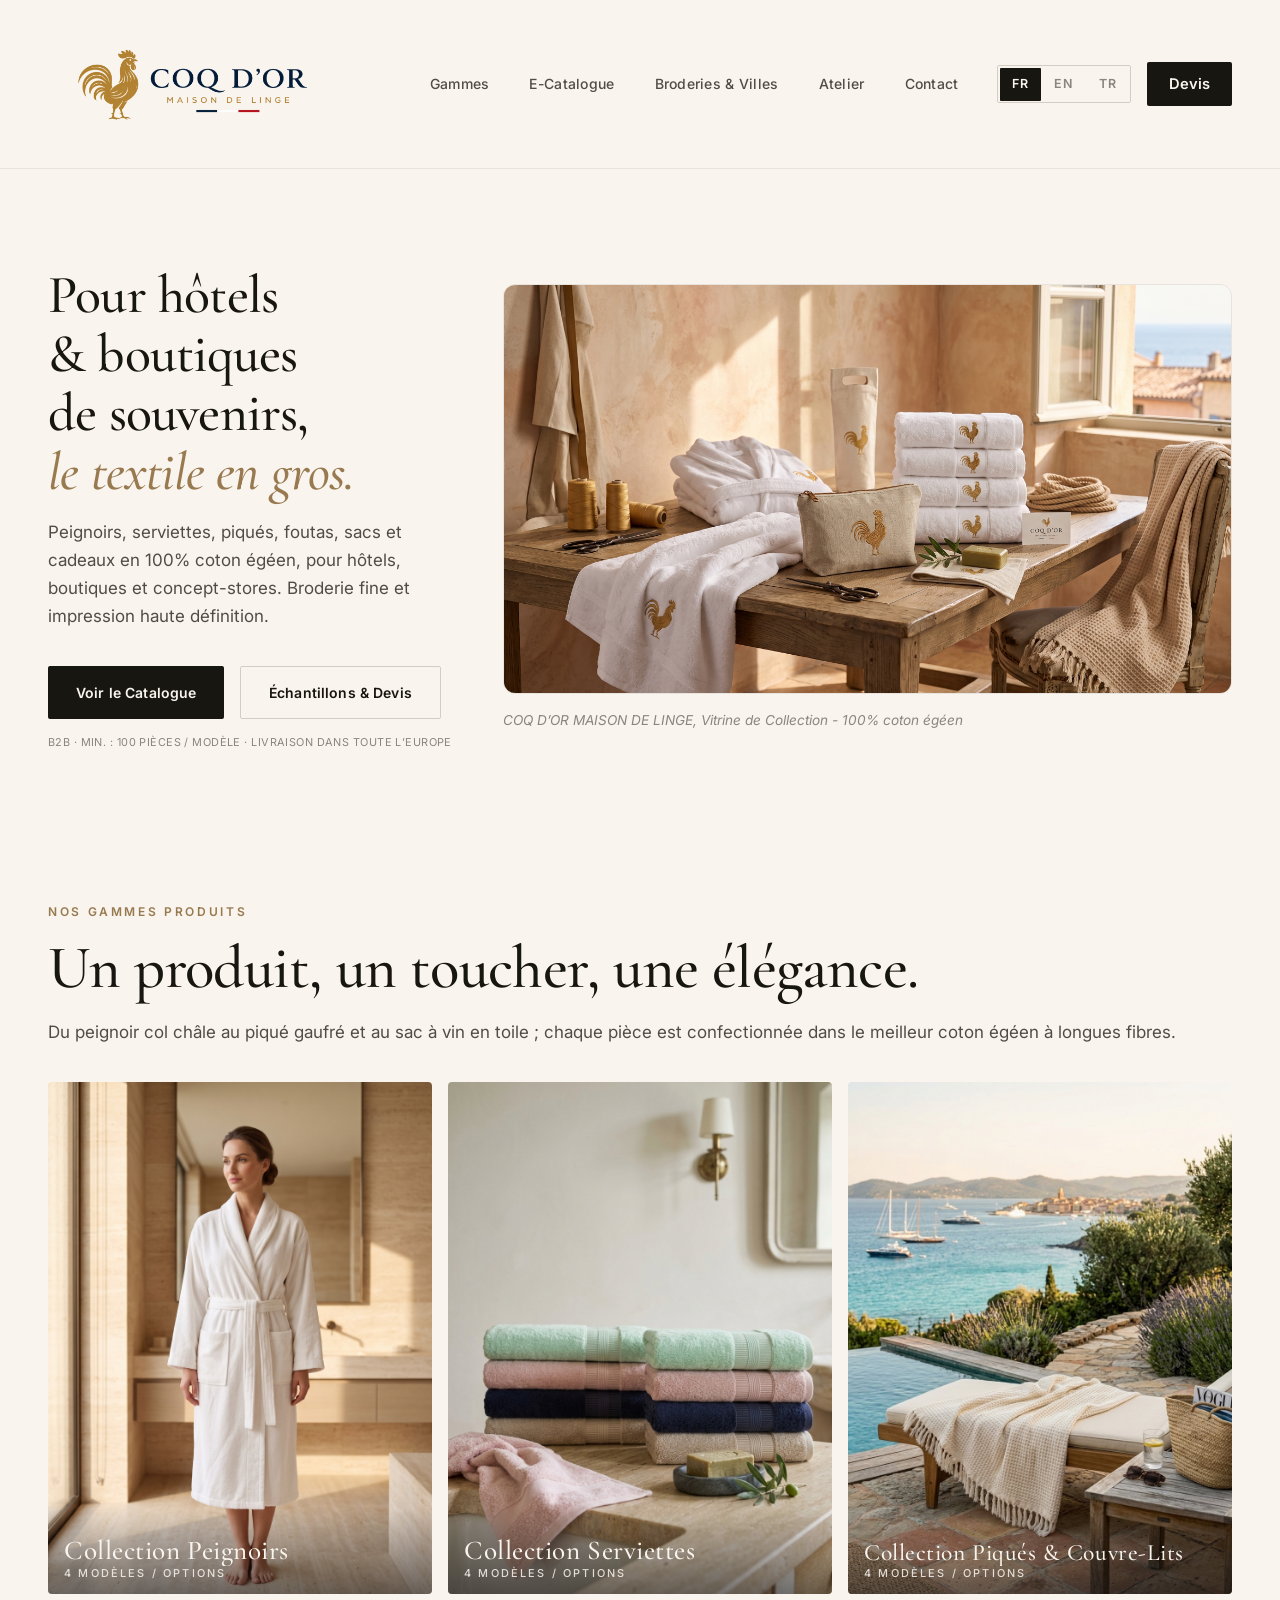
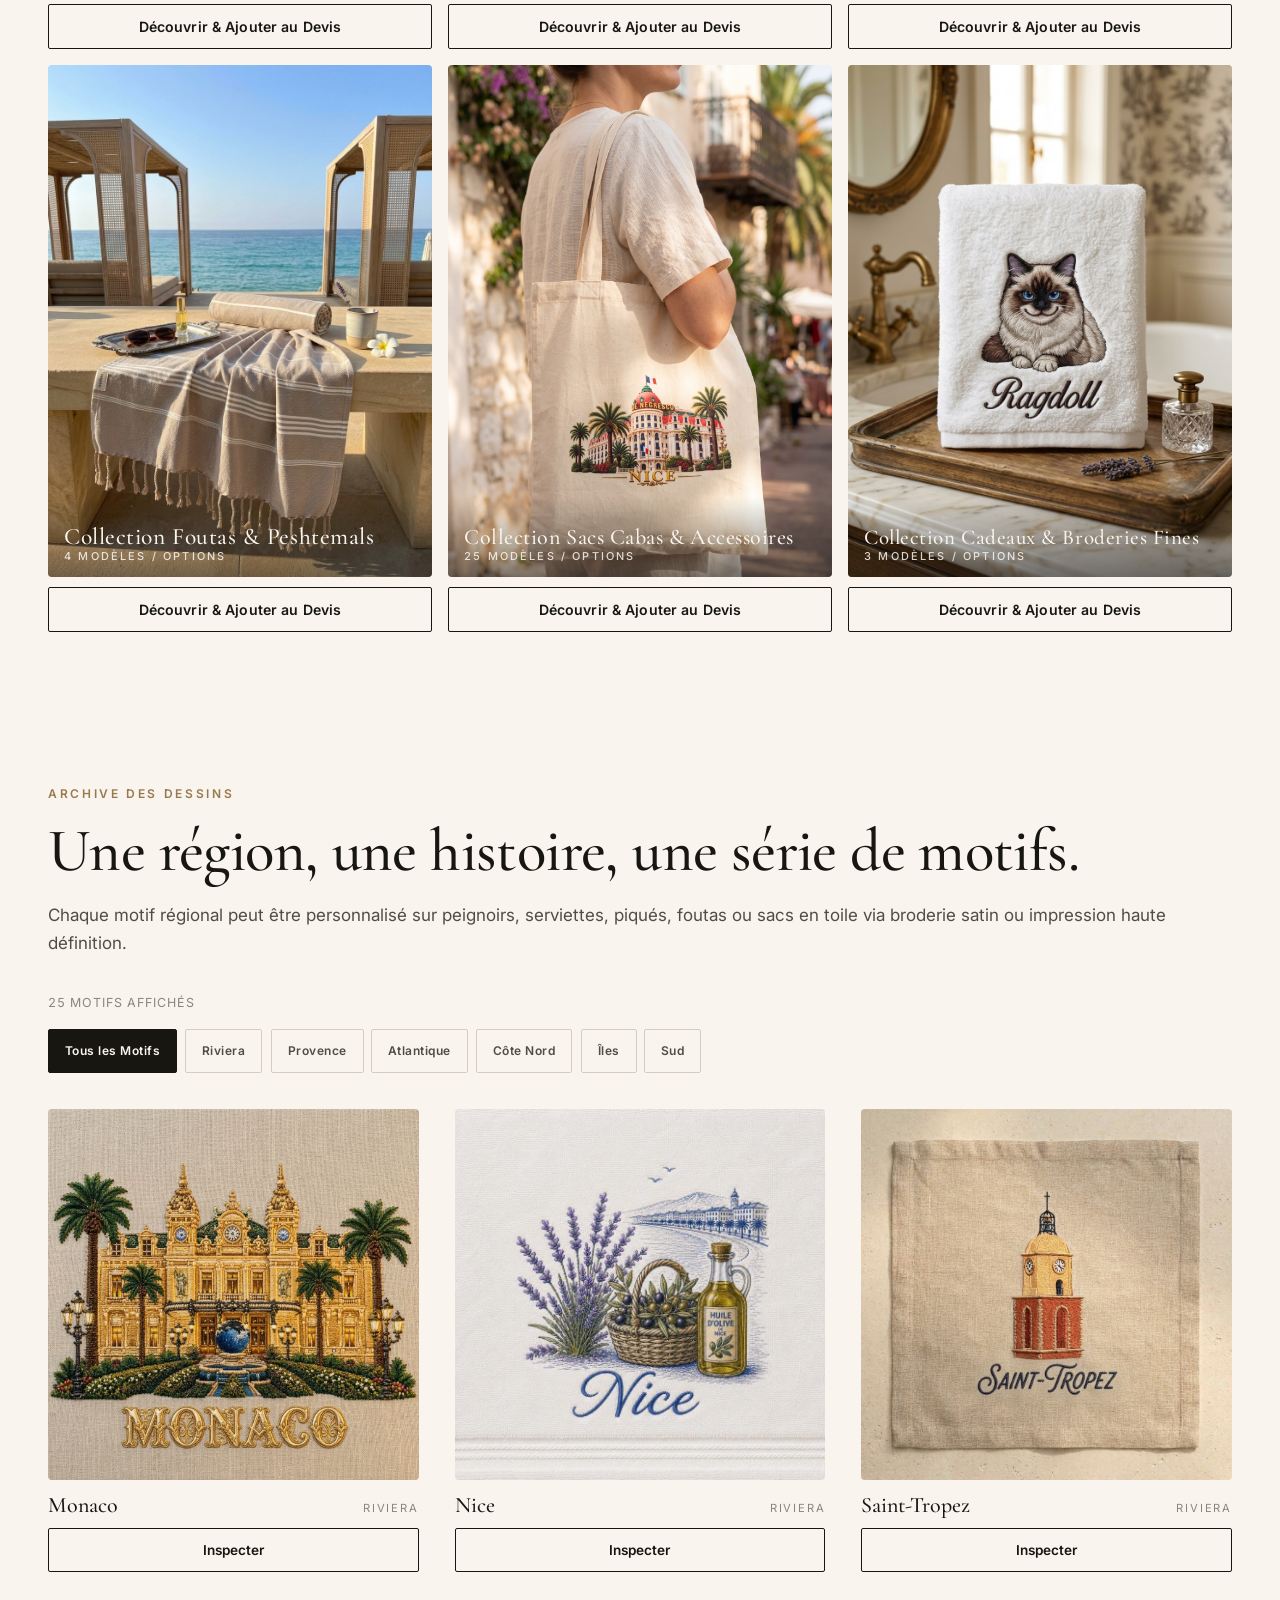
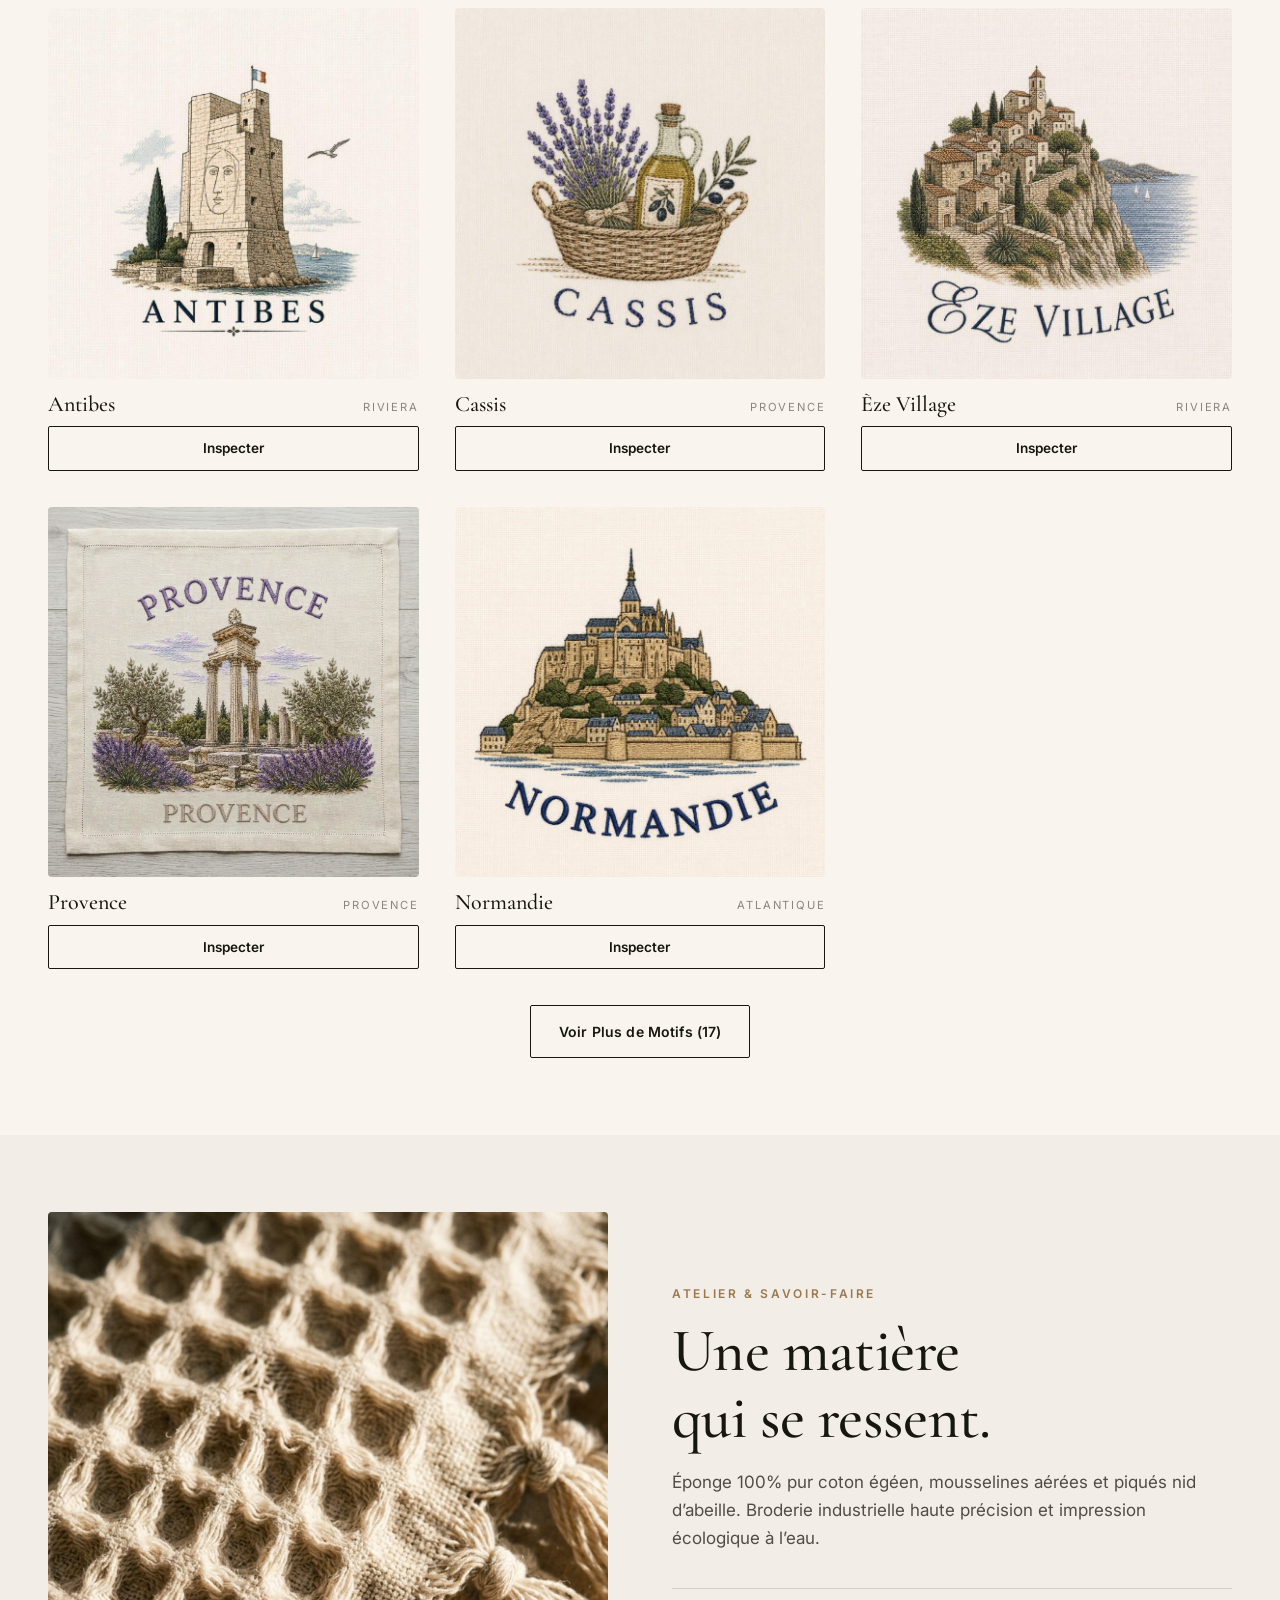
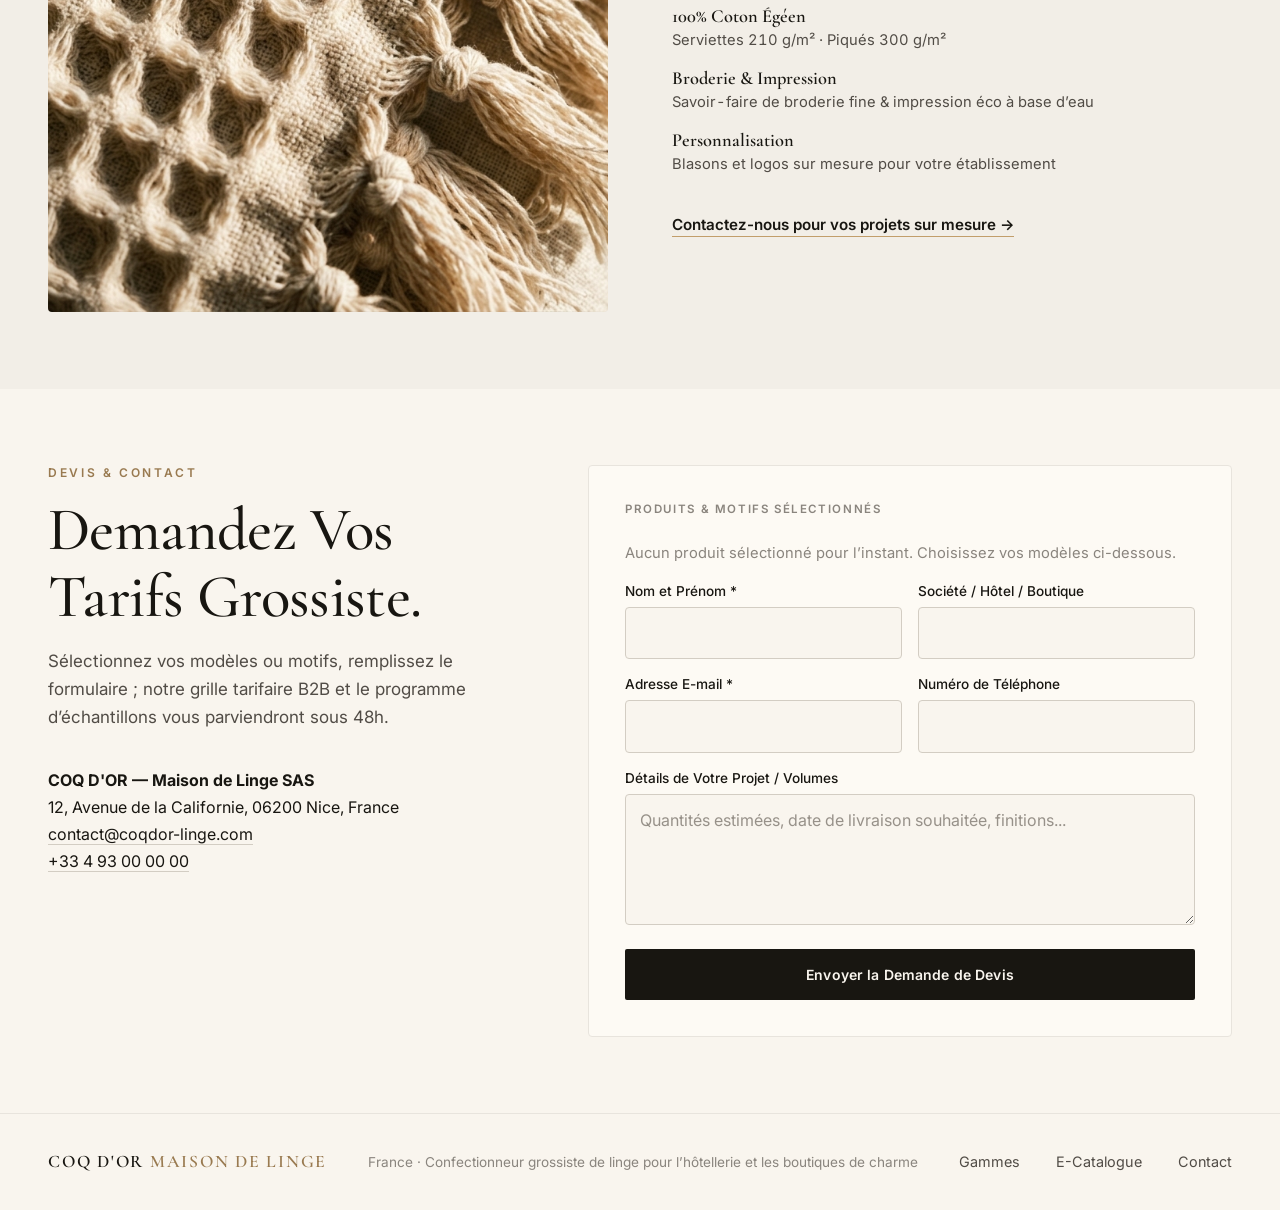
==== index.html @ d6188614 "fix: carpi altindaki sayac cakismasi ve desen modali slider oklari ile varyant noktalari duzeltildi" ====
<!DOCTYPE html>
<html lang="tr">
<head>
  <meta charset="UTF-8">
  <meta name="viewport" content="width=device-width, initial-scale=1.0, viewport-fit=cover">
  <title>COQ D'OR — Maison de Linge | Nice, Fransa · Toptan Lüks Otel & Butik Tekstili</title>
  <meta name="description" content="COQ D'OR (Maison de Linge), Nice merkezli lüks tekstil üreticisi. %100 Ege pamuğu bornoz, havlu, pike, peştemal, çanta ve hediyelik koleksiyonları. Hassas nakış ve yüksek çözünürlüklü baskı.">
  <link rel="icon" type="image/png" href="logos/kare_horoz.png">
  <link rel="preconnect" href="https://fonts.googleapis.com">
  <link rel="preconnect" href="https://fonts.gstatic.com" crossorigin>
  <link rel="preload" as="style" href="https://fonts.googleapis.com/css2?family=Cormorant+Garamond:ital,wght@0,400;0,500;0,600;1,400;1,500&family=Inter:wght@400;500;600&display=swap">
  <link href="https://fonts.googleapis.com/css2?family=Cormorant+Garamond:ital,wght@0,400;0,500;0,600;1,400;1,500&family=Inter:wght@400;500;600&display=swap" rel="stylesheet">
  <link rel="stylesheet" href="css/styles.css?v=3.2">
</head>
<body>
  <a class="skip-link" href="#main" data-i18n="skip">İçeriğe atla</a>

  <!-- ===== HEADER ===== -->
  <header class="site-header" id="siteHeader">
    <div class="header-inner">
      <a class="brand" href="#top" aria-label="COQ D'OR — Maison de Linge">
        <img class="brand-logo-img" src="logos/yatay_header.png" alt="COQ D'OR — Maison de Linge">
      </a>

      <nav class="site-nav" aria-label="Ana gezinme" data-i18n-aria="ui.nav">
        <a href="#collections" data-i18n="nav.collections">Koleksiyonlar</a>
        <a href="catalog.html" data-i18n="nav.catalog">E-Katalog</a>
        <a href="#catalog" data-i18n="nav.designs">Desenler</a>
        <a href="#atelier" data-i18n="nav.atelier">Atölye</a>
        <a href="#contact" data-i18n="nav.contact">İletişim</a>
      </nav>

      <div class="header-actions">
        <div class="lang-switch" role="group" aria-label="Dil seçimi" data-i18n-aria="ui.lang">
          <button class="lang-btn" data-lang="fr" aria-pressed="false">FR</button>
          <button class="lang-btn" data-lang="en" aria-pressed="false">EN</button>
          <button class="lang-btn" data-lang="tr" aria-pressed="true">TR</button>
        </div>
        <a class="header-cta" href="#contact" data-i18n="nav.quote" id="quoteLink">Teklif Al</a>
        <button class="nav-toggle" aria-expanded="false" aria-controls="mobileNav" aria-label="Menüyü aç" data-i18n-aria="ui.menu">
          <span></span><span></span>
        </button>
      </div>
    </div>
  </header>

  <div class="mobile-nav" id="mobileNav" hidden>
    <a href="#collections" data-i18n="nav.collections">Koleksiyonlar</a>
    <a href="catalog.html" data-i18n="nav.catalog">E-Katalog</a>
    <a href="#catalog" data-i18n="nav.designs">Desenler</a>
    <a href="#atelier" data-i18n="nav.atelier">Atölye</a>
    <a href="#contact" data-i18n="nav.contact">İletişim</a>
    <a class="mobile-cta" href="#contact" data-i18n="nav.quote" id="mobileQuoteLink">Teklif Al</a>
  </div>

  <main id="main">
    <!-- ===== HERO ===== -->
    <section class="hero" id="top">
      <div class="hero-inner">
        <h1 class="hero-title">
          <span data-i18n="hero.title1">Otel, butik &amp; hediyelik tekstilde</span><br>
          <em class="gold" data-i18n="hero.title2">toptan üretim.</em>
        </h1>
        <p class="hero-lede" data-i18n="hero.lede">Otel, butik ve konsept mağazalar için %100 Ege pamuğundan bornoz, havlu, pike, peştemal, çanta ve hediyelik koleksiyonları. Hassas nakış ve yüksek çözünürlüklü baskı üretimi.</p>

        <div class="hero-actions">
          <a class="btn btn-primary" href="catalog.html" data-i18n="hero.cta1">E-Kataloğu İncele</a>
          <a class="btn btn-ghost" href="#contact" data-i18n="hero.cta2">Numune &amp; Fiyat Teklifi</a>
        </div>
        <p class="hero-note" data-i18n="hero.note">B2B · Min. sipariş: 100 adet / model · Tüm Avrupa'ya teslimat</p>
      </div>
      <figure class="hero-figure">
        <div class="hero-media-wrap">
          <video class="hero-video" autoplay muted loop playsinline poster="items/giris-foto-new-2k.jpeg">
            <source src="videos/hero-coqdor.mp4" type="video/mp4">
            <img src="items/giris-foto-new-2k.jpeg" alt="COQ D'OR lüks bornoz, havlu, pike, çanta ve hediyelik koleksiyonu">
          </video>
        </div>
        <figcaption class="hero-caption" data-i18n="hero.caption">COQ D'OR MAISON DE LINGE, Koleksiyon Vitrini - %100 Ege pamuğu</figcaption>
      </figure>
    </section>

    <!-- ===== COLLECTIONS ===== -->
    <section class="collections section" id="collections">
      <div class="section-head">
        <p class="eyebrow" data-i18n="collections.eyebrow">KOLEKSİYONLAR</p>
        <h2 class="section-title" data-i18n="collections.title">Bir ürün, bir dokunuş, bir zarafet.</h2>
        <p class="section-lede" data-i18n="collections.lede">Her koleksiyon, Fransız kıyılarının bir köşesinden ilham alır. Koleksiyonları seçin, kataloğu filtreleyin.</p>
      </div>
      <div class="collection-grid" id="collectionGrid"><!-- JS ile doldurulur --></div>
    </section>

    <!-- ===== CATALOG ===== -->
    <section class="catalog section" id="catalog">
      <div class="section-head catalog-head">
        <div>
          <p class="eyebrow" data-i18n="catalog.eyebrow">DESENLER</p>
          <h2 class="section-title" data-i18n="catalog.title">Bir bölge, bir hikâye, bir dizi desen.</h2>
          <p class="section-lede catalog-lede" data-i18n="catalog.lede">Her desen, Fransız kıyılarının bir köşesini %100 keten üzerine işler. Koleksiyon seçin ve teklifinize ekleyin.</p>
        </div>
        <div class="catalog-tools">
          <div class="catalog-meta">
            <p class="catalog-count" id="catalogCount" aria-live="polite"></p>
            <button class="reset-btn" id="resetBtn" hidden data-i18n="catalog.reset">Filtreyi Temizle</button>
          </div>
          <div class="filter-chips" id="filterChips" role="group" aria-label="Desen kategorisi filtresi" data-i18n-aria="designs.filterLabel"></div>
        </div>
      </div>

      <div class="catalog-state" id="catalogState" aria-live="polite">
        <div class="catalog-empty" id="catalogEmpty" hidden>
          <p data-i18n="catalog.empty">Bu filtreye uyan desen yok. Başka bir koleksiyon deneyin.</p>
          <button class="btn btn-outline btn-sm" id="emptyResetBtn" data-i18n="catalog.reset">Filtreyi Temizle</button>
        </div>
      </div>

      <ul class="product-grid" id="productGrid"><!-- JS ile doldurulur --></ul>

      <div class="catalog-more">
        <button class="btn btn-outline" id="loadMoreBtn" hidden data-i18n="catalog.more">Daha Fazla Desen</button>
      </div>
    </section>

    <!-- ===== ATELIER / TACTILE SHOWCASE ===== -->
    <section class="atelier section" id="atelier">
      <div class="atelier-inner">
        <figure class="atelier-figure">
          <img src="koleksiyonlar/pike/pike_4_Dokuma_Puskul_Detay.jpeg" alt="COQ D'OR — %100 Ege pamuğu waffle dokuma ve el düğümlü püskül kumaş detayı" loading="lazy">
        </figure>
        <div class="atelier-copy">
          <p class="eyebrow" data-i18n="atelier.eyebrow">ATÖLYE &amp; ÜRETİM</p>
          <h2 class="section-title" data-i18n="atelier.title">Dokunuşu<br>hissettiren kalite.</h2>
          <p class="section-lede" data-i18n="atelier.lede">%100 saf Ege pamuğu bukle havlular, nefes alan müslinler ve balpeteği pikeler. Hassas endüstriyel nakış ve yüksek çözünürlüklü su bazlı eko-baskı teknolojisi.</p>
          <dl class="atelier-facts">
            <div>
              <dt data-i18n="atelier.f1">%100 Ege Pamuğu</dt>
              <dd data-i18n="atelier.f1d">450-550 g/m² havlu · 300 g/m² pike</dd>
            </div>
            <div>
              <dt data-i18n="atelier.f2">Nakış &amp; Baskı</dt>
              <dd data-i18n="atelier.f2d">38.000 dikiş / desen &amp; eko-baskı</dd>
            </div>
            <div>
              <dt data-i18n="atelier.f3">Özel Üretim</dt>
              <dd data-i18n="atelier.f3d">Otel veya butiğinize özel arma</dd>
            </div>
          </dl>
          <a class="text-link" href="#contact" data-i18n="atelier.link">Özel üretim için bize yazın →</a>
        </div>
      </div>
    </section>

    <!-- ===== QUOTE / CONTACT ===== -->
    <section class="contact section" id="contact">
      <div class="contact-inner">
        <div class="contact-copy">
          <p class="eyebrow" data-i18n="contact.eyebrow">TEKLİF &amp; İLETİŞİM</p>
          <h2 class="section-title" data-i18n="contact.title">Toptan Teklif Alın.</h2>
          <p class="section-lede" data-i18n="contact.lede">Ürün grubunu veya desenleri seçin, formu doldurun; toptan fiyat listesi ve numune programı iki iş günü içinde yanınızda.</p>
          <address class="contact-meta">
            <p><strong>COQ D'OR — Maison de Linge SAS</strong></p>
            <p data-i18n="contact.addr">12, Avenue de la Californie, 06200 Nice, France</p>
            <p><a href="mailto:contact@coqdor-linge.com">contact@coqdor-linge.com</a></p>
            <p><a href="tel:+33493000000">+33 4 93 00 00 00</a></p>
          </address>
        </div>
        <form class="quote-form" id="quoteForm" novalidate>
          <div class="form-selected">
            <p class="form-label" data-i18n="form.selected">Teklife eklenen ürünler / desenler</p>
            <div class="quote-items" id="quoteItems"><!-- JS --></div>
            <p class="quote-empty" id="quoteEmpty" data-i18n="form.noSelection">Henüz ürün seçilmedi. Koleksiyon ve desenleri inceleyin.</p>
          </div>
          <div class="form-row">
            <div class="field">
              <label for="fName" data-i18n="form.name">Ad Soyad *</label>
              <input id="fName" name="name" type="text" required autocomplete="name">
            </div>
            <div class="field">
              <label for="fCompany" data-i18n="form.company">Firma / Otel / Mağaza</label>
              <input id="fCompany" name="company" type="text" autocomplete="organization">
            </div>
          </div>
          <div class="form-row">
            <div class="field">
              <label for="fEmail" data-i18n="form.email">E-posta *</label>
              <input id="fEmail" name="email" type="email" required autocomplete="email">
            </div>
            <div class="field">
              <label for="fPhone" data-i18n="form.phone">Telefon</label>
              <input id="fPhone" name="phone" type="tel" autocomplete="tel">
            </div>
          </div>
          <div class="field">
            <label for="fMessage" data-i18n="form.message">Mesaj</label>
            <textarea id="fMessage" name="message" rows="4" data-i18n-ph="form.messagePh"></textarea>
          </div>
          <p class="form-error" id="formError" role="alert" hidden data-i18n="form.error">Lütfen zorunlu alanları doldurun: ad ve geçerli bir e-posta.</p>
          <button class="btn btn-primary btn-block" type="submit" data-i18n="form.submit">Teklif Talebi Gönder</button>
          <p class="form-success" id="formSuccess" role="status" hidden data-i18n="form.success">Talebiniz alındı. En geç 2 iş günü içinde size dönüş yapacağız.</p>
        </form>
      </div>
    </section>
  </main>

  <!-- ===== FOOTER ===== -->
  <footer class="site-footer">
    <div class="footer-inner">
      <p class="footer-brand">COQ D'OR <span>MAISON DE LINGE</span></p>
      <p class="footer-note" data-i18n="footer.note">Fransa · toptan turistik ve otel tekstili</p>
      <div class="footer-links">
        <a href="#collections" data-i18n="nav.collections">Koleksiyonlar</a>
        <a href="catalog.html" data-i18n="nav.catalog">E-Katalog</a>
        <a href="#contact" data-i18n="nav.contact">İletişim</a>
      </div>
    </div>
  </footer>

  <!-- ===== STICKY QUOTE BAR (sepet doluysa görünür) ===== -->
  <div class="quote-sticky" id="quoteSticky" hidden>
    <div class="quote-sticky-inner">
      <span class="sticky-count" id="stickyCount"></span>
      <div class="quote-sticky-actions">
        <button class="btn btn-outline btn-sm" id="clearQuoteBtn" hidden data-i18n="quote.clearQuote">Sepeti Temizle</button>
        <a class="btn btn-primary btn-sm" href="#contact" id="stickyGoForm">Teklif Oluştur →</a>
      </div>
    </div>
  </div>

  <!-- ===== MODELE DESEN BAĞLAMA (pending bar) ===== -->
  <div class="pending-bar" id="pendingBar" hidden></div>

  <!-- ===== MODAL (Desen Detay & Varyantlar) ===== -->
  <div class="modal" id="productModal" role="dialog" aria-modal="true" aria-labelledby="modalTitle" hidden>
    <div class="modal-backdrop" data-close-modal></div>
    <div class="modal-panel">
      <button class="modal-close" data-close-modal aria-label="Kapat" data-i18n-aria="ui.close">×</button>
      <figure class="modal-figure" id="modalFigure">
        <div class="ms-viewport">
          <div class="ms-track" id="msTrack"></div>
        </div>
        <button class="slider-arrow prev ms-prev" aria-label="Önceki" data-i18n-aria="ui.prev">‹</button>
        <button class="slider-arrow next ms-next" aria-label="Sonraki" data-i18n-aria="ui.next">›</button>
        <div class="slider-dots ms-dots" id="msDots"></div>
        <button type="button" class="modal-zoom-btn" id="modalZoomBtn" aria-label="Tam ekran incele">
          <svg width="15" height="15" viewBox="0 0 24 24" fill="none" stroke="currentColor" stroke-width="2.2"><path d="M15 3h6v6M9 21H3v-6M21 3l-7 7M3 21l7-7"/></svg>
          <span data-i18n="ui.zoom">Tam Ekran</span>
        </button>
      </figure>
      <div class="modal-body">
        <div class="modal-head-meta">
          <p class="eyebrow" id="modalCollection"></p>
          <span class="slider-count" id="modalCount"></span>
        </div>
        <h3 class="modal-title" id="modalTitle"></h3>
        <p class="modal-desc" id="modalDesc"></p>
        <dl class="modal-specs" id="modalSpecs"></dl>
        <div class="modal-actions">
          <button class="btn btn-primary" id="modalQuoteBtn" data-i18n="modal.addQuote">Teklife Ekle</button>
          <a class="btn btn-outline" id="modalPdfLink" href="catalog.html" data-i18n="modal.pdf">E-Kataloğu Aç</a>
        </div>
      </div>
    </div>
  </div>

  <!-- ===== ÜRÜN GRUBU İNCELEME PANELİ (2 Sütunlu Editoryal Mizanpaj) ===== -->
  <div class="group-modal" id="groupModal" role="dialog" aria-modal="true" aria-labelledby="gmTitle">
    <div class="gm-backdrop" data-gm-close></div>
    <div class="gm-panel">
      <button class="gm-close" data-gm-close aria-label="Kapat" data-i18n-aria="ui.close">×</button>
      <figure class="gm-figure" id="gmFigure">
        <div class="slider" id="gmSlider">
          <button class="slider-arrow prev" id="gmPrev" aria-label="Önceki model" data-i18n-aria="ui.prevModel">‹</button>
          <div class="slider-track" id="gmTrack"></div>
          <button class="slider-arrow next" id="gmNext" aria-label="Sonraki model" data-i18n-aria="ui.nextModel">›</button>
        </div>
        <div class="slider-dots" id="gmDots"></div>
        <button type="button" class="modal-zoom-btn" id="gmZoomBtn" aria-label="Tam ekran incele">
          <svg width="15" height="15" viewBox="0 0 24 24" fill="none" stroke="currentColor" stroke-width="2.2"><path d="M15 3h6v6M9 21H3v-6M21 3l-7 7M3 21l7-7"/></svg>
          <span data-i18n="ui.zoom">Tam Ekran</span>
        </button>
      </figure>
      <div class="gm-body">
        <div class="gm-head-meta">
          <p class="eyebrow" id="gmGroup"></p>
          <span class="slider-count" id="gmCount"></span>
        </div>
        <h3 class="modal-title" id="gmTitle"></h3>
        <p class="modal-desc" id="gmDesc"></p>
        <div class="sel-summary" id="gmSummary"></div>
        <div class="gm-actions" id="gmActions"></div>
        <p class="visually-hidden" id="gmStatus" aria-live="polite"></p>
      </div>
    </div>
  </div>

  <!-- ===== EVRENSEL LIGHTBOX (Tam Ekran Görsel İnceleme) ===== -->
  <div class="lightbox" id="siteLightbox" role="dialog" aria-modal="true" aria-label="Tam Ekran Görsel" hidden>
    <div class="lb-backdrop" data-lb-close></div>
    <div class="lb-content">
      <button class="lb-close" data-lb-close aria-label="Kapat">×</button>
      <button class="slider-arrow prev lb-prev" id="lbPrev" aria-label="Önceki görsel">‹</button>
      <div class="lb-viewport" id="lbViewport">
        <img class="lb-img" id="lbImg" src="" alt="">
      </div>
      <button class="slider-arrow next lb-next" id="lbNext" aria-label="Sonraki görsel">›</button>
      <div class="lb-bar">
        <div class="lb-meta">
          <p class="lb-eyebrow" id="lbEyebrow"></p>
          <h4 class="lb-name" id="lbName"></h4>
        </div>
        <span class="lb-count" id="lbCount"></span>
      </div>
    </div>
  </div>

  <!-- ===== TOAST ===== -->
  <div class="toast" id="toast" role="status"></div>

  <script src="js/data.js"></script>
  <script src="js/app.js"></script>
</body>
</html>
---- css/styles.css ----
/* ==========================================================================
   DAMIRA TEXTILE — design system
   Register: Brand (editorial, quiet luxury)
   Tokens: OKLCH, warm linen / charcoal / champagne gold
   ========================================================================== */

:root {
  /* OKLCH tokens */
  --bg: oklch(0.97 0.01 80);            /* warm linen  #FAF8F5 */
  --bg-soft: oklch(0.95 0.01 80);       /* sand tint   #F1EDE7 */
  --surface: oklch(0.985 0.008 80);     /* card surface */
  --ink: oklch(0.20 0.01 80);           /* charcoal    #1A1918 */
  --ink-soft: oklch(0.42 0.012 80);     /* body muted  */
  --ink-faint: oklch(0.62 0.012 80);    /* micro labels */
  --gold: oklch(0.72 0.08 75);          /* champagne   #C5A059 */
  --gold-deep: oklch(0.60 0.07 75);
  --line: oklch(0.92 0.01 80);          /* sand border */
  --line-strong: oklch(0.85 0.015 80);
  --focus: oklch(0.55 0.09 75);         /* focus ring */

  /* Semantic roles (Riviera-tinted, warm family) */
  --success: oklch(0.48 0.07 140);      /* dark olive green — maquis hills */
  --success-soft: oklch(0.95 0.03 140); /* olive tinted wash */
  --error: oklch(0.45 0.09 35);         /* terracotta red — Provence roofs */
  --error-soft: oklch(0.955 0.025 35);  /* terracotta wash */
  --warning: oklch(0.55 0.08 75);       /* deep champagne, warmer than gold */
  --selection: oklch(0.88 0.05 80);     /* soft gold highlight */
  --disabled: oklch(0.90 0.01 80);      /* sand disabled */
  --placeholder: oklch(0.66 0.014 80);  /* hint text */

  /* Type */
  --font-serif: 'Cormorant Garamond', 'Georgia', 'Times New Roman', serif;
  --font-sans: 'Inter', 'Helvetica Neue', Arial, sans-serif;

  /* Type scale (modular, rem) */
  --text-xs: 0.75rem;     /* 12px — micro labels */
  --text-sm: 0.875rem;    /* 14px — small UI */
  --text-base: 1rem;      /* 16px — body */
  --text-lg: 1.0625rem;   /* 17px — lede/lead */
  --text-xl: 1.25rem;     /* 20px — card titles */
  --text-2xl: 1.5rem;     /* 24px — collection captions */
  --text-3xl: clamp(2.4rem, 5vw, 3.8rem);  /* section titles */
  --text-4xl: clamp(2.8rem, 6vw, 5rem);    /* hero display */

  /* Line-height system */
  --lh-tight: 1.1;        /* display headings */
  --lh-snug: 1.3;         /* labels, buttons, short-form */
  --lh-normal: 1.5;       /* form text, metadata */
  --lh-relaxed: 1.65;     /* paragraphs */
  --lh-loose: 1.8;        /* long-form (unused now, reserved) */

  /* Rhythm (1-4-9 system: 4 / 16 / 36) */
  --space-1: 4px;
  --space-4: 16px;
  --space-9: 36px;

  /* Easing */
  --ease: cubic-bezier(0.22, 1, 0.36, 1);
  --ease-in: cubic-bezier(0.4, 0, 1, 1);

  /* Header height (mobile nav overlay padding; matches .site-header at ≤768px) */
  --header-h: 164px;
  @media (max-width: 480px) {
    --header-h: 128px;
  }

  /* Motion timing (baseline 150ms) */
  --dur-instant: 100ms;   /* tactile press */
  --dur-fast: 150ms;      /* hover, focus, press feedback */
  --dur-short: 250ms;     /* menus, small modals, chip states */
  --dur-med: 400ms;       /* image fades, full-screen transitions */
  --dur-long: 700ms;      /* section reveals, brand entrances */
}

/* Anchor targets: sabit header altında başlıklar kesilmesin */
main [id],
section[id], .ecat-hero, #catalogMain [id] {
  scroll-margin-top: calc(var(--header-h) + 12px);
}

/* ===== Reset / base ===== */
*, *::before, *::after { box-sizing: border-box; margin: 0; padding: 0; }

html { scroll-behavior: smooth; }

body {
  font-family: var(--font-sans);
  background: var(--bg);
  color: var(--ink);
  line-height: var(--lh-relaxed);
  font-size: var(--text-base);
  -webkit-font-smoothing: antialiased;
}

img { display: block; max-width: 100%; height: auto; }
a { color: inherit; text-decoration: none; }
ul, ol { list-style: none; }
button { font: inherit; cursor: pointer; background: none; border: none; color: inherit; }

::selection { background: var(--selection); color: var(--ink); }

:focus-visible {
  outline: 2px dashed var(--focus);
  outline-offset: 3px;
  border-radius: 2px;
  transition: outline-color var(--dur-fast) var(--ease);
}

.visually-hidden {
  position: absolute; width: 1px; height: 1px;
  clip-path: inset(50%); overflow: hidden; white-space: nowrap;
}

/* `hidden` attribute her zaman kazansın (display:flex/grid ile ezilmesin) */
[hidden] { display: none !important; }

.skip-link {
  position: absolute; left: var(--space-4); top: -60px; z-index: 100;
  background: var(--ink); color: var(--bg); padding: 12px 20px;
  font-size: 14px; letter-spacing: 0.04em;
  transition: top 0.25s var(--ease);
}
.skip-link:focus { top: var(--space-4); }

/* ===== Type scale (editorial serif) ===== */
/* Kısa etiketler: sıkı satır yüksekliği (1.1), geniş harf aralığı */
.eyebrow {
  font-family: var(--font-sans);
  font-size: var(--text-xs); font-weight: 600;
  letter-spacing: 0.22em; text-transform: uppercase;
  line-height: var(--lh-snug);
  color: var(--gold-deep);
  margin-bottom: var(--space-4);
}

.section-title {
  font-family: var(--font-serif);
  font-weight: 500;
  font-size: var(--text-3xl);
  line-height: var(--lh-tight);
  letter-spacing: -0.01em;
  text-wrap: balance;
  margin-bottom: var(--space-4);
}

.section-lede {
  font-size: var(--text-lg);
  color: var(--ink-soft);
  max-width: none;
  line-height: var(--lh-relaxed);
}

.gold { color: var(--gold-deep); font-style: italic; }

/* ===== Header ===== */
.site-header {
  position: sticky; top: 0; z-index: 70;
  background: color-mix(in oklch, var(--bg) 88%, transparent);
  backdrop-filter: blur(10px);
  border-bottom: 1px solid var(--line);
}
.header-inner {
  max-width: 1440px; margin: 0 auto;
  padding: var(--space-9) clamp(16px, 4vw, 48px);
  display: flex; align-items: center; gap: var(--space-9);
}
@media (max-width: 480px) {
  .header-inner { gap: clamp(8px, 2.5vw, 12px); padding-top: 28px; padding-bottom: 28px; }
  /* Çok dar ekranlarda (320px + zoom) aksiyonlar taşmasın: logo esneyip küçülür */
  .header-inner { min-width: 0; }
  .brand { flex: 1 1 auto; }
  .brand-logo-img { max-width: 100%; }
}

.brand { display: flex; align-items: center; gap: 14px; margin-right: auto; text-decoration: none; }
.brand-logo-img {
  height: 96px;
  width: auto;
  max-width: 380px;
  object-fit: contain;
  display: block;
}
/* Logo flex içinde daralabilsin (taşma önlemi) */
.brand { min-width: 0; }
.brand-logo-img { min-width: 0; }
@media (max-width: 768px) {
  .brand-logo-img {
    height: 68px;
    max-width: 260px;
  }
}
@media (max-width: 480px) {
  .brand-logo-img {
    height: 52px;
    max-width: 210px;
  }
}

.site-nav { display: flex; gap: var(--space-9); }
.site-nav a {
  font-size: var(--text-sm); font-weight: 500; color: var(--ink-soft);
  letter-spacing: 0.02em; padding: 6px 2px;
  border-bottom: 1px solid transparent;
  transition: color var(--dur-fast) var(--ease), border-color var(--dur-fast) var(--ease);
  white-space: nowrap;   /* FR uzun etiketlerde satır kırılmasın */
}
.site-nav a:hover { color: var(--ink); border-color: var(--gold); }

.header-cta { white-space: nowrap; }

.header-actions { display: flex; align-items: center; gap: var(--space-4); }
@media (max-width: 480px) {
  .header-actions { gap: 8px; }
}

.lang-switch {
  display: flex; border: 1px solid var(--line-strong); border-radius: 2px;
  padding: 2px; gap: 2px;
}
.lang-btn {
  font-size: 0.78rem; font-weight: 600; letter-spacing: 0.06em;
  padding: 6px 12px; border-radius: 1px; color: var(--ink-faint);
  transition: background var(--dur-fast) var(--ease), color var(--dur-fast) var(--ease),
              transform var(--dur-instant) var(--ease);
  min-height: 32px;
  will-change: transform;
}
@media (max-width: 480px) {
  .lang-btn { padding: 6px 8px; }
}
.lang-btn:active { transform: scale(0.97); }
.lang-btn[aria-pressed="true"] { background: var(--ink); color: var(--bg); }
.lang-btn:not([aria-pressed="true"]):hover { color: var(--ink); background: var(--bg-soft); }

.header-cta {
  font-size: 0.92rem; font-weight: 600;
  padding: 10px 22px; border-radius: 2px;
  background: var(--ink); color: var(--bg);
  transition: background var(--dur-short) var(--ease), transform var(--dur-instant) var(--ease);
  will-change: transform;
}
.header-cta:hover { background: var(--gold-deep); }
.header-cta:active { transform: scale(0.97); }

.nav-toggle {
  display: none; width: 48px; height: 48px; position: relative;
}
.nav-toggle span {
  position: absolute; left: 12px; right: 12px; height: 2px;
  background: var(--ink); transition: transform 0.3s var(--ease), opacity 0.2s;
}
.nav-toggle span:nth-child(1) { top: 19px; }
.nav-toggle span:nth-child(2) { top: 27px; }
.nav-toggle[aria-expanded="true"] span:nth-child(1) { transform: translateY(4px) rotate(45deg); }
.nav-toggle[aria-expanded="true"] span:nth-child(2) { transform: translateY(-4px) rotate(-45deg); }

.mobile-nav {
  display: none; flex-direction: column; gap: var(--space-4);
  padding: calc(var(--header-h) + var(--space-4) + env(safe-area-inset-top, 0px)) clamp(16px, 4vw, 48px) calc(var(--space-9) + env(safe-area-inset-bottom, 0px));
  position: fixed; inset: 0; z-index: 60;
  min-height: 100dvh; min-height: 100vh;
  background: var(--bg); overflow-y: auto;
  animation: menuIn var(--dur-short) var(--ease);
}
@keyframes menuIn {
  from { opacity: 0; transform: translateY(-8px); }
  to   { opacity: 1; transform: none; }
}
.mobile-nav a { font-size: 1.3rem; font-weight: 500; padding: 8px 0; border-bottom: 1px solid var(--line); min-height: 48px; display: flex; align-items: center; }
.mobile-nav .mobile-cta { color: var(--gold-deep); font-weight: 600; border: none; }

/* ===== Buttons (hairline editorial, not pill) ===== */
.btn {
  display: inline-flex; align-items: center; justify-content: center; gap: 8px;
  font-size: var(--text-sm); font-weight: 600; letter-spacing: 0.01em;
  padding: 14px 28px; border-radius: 2px;
  transition: background var(--dur-short) var(--ease), color var(--dur-short) var(--ease),
              border-color var(--dur-short) var(--ease), transform var(--dur-instant) var(--ease);
  min-height: 48px;
  will-change: transform;
}
.btn:active { transform: scale(0.97); }
.btn-primary { background: var(--ink); color: var(--bg); }
.btn-primary:hover { background: var(--gold-deep); color: var(--bg); }
.btn-ghost { border: 1px solid var(--line-strong); color: var(--ink); }
.btn-ghost:hover { border-color: var(--gold-deep); color: var(--gold-deep); }
.btn-outline { border: 1px solid var(--ink); color: var(--ink); }
.btn-outline:hover { background: var(--ink); color: var(--bg); }
.btn-block { width: 100%; }
.btn[disabled] { opacity: 0.5; cursor: not-allowed; transform: none; background: var(--disabled); color: var(--ink-faint); border-color: var(--disabled); }
.btn[disabled]:active { transform: none; }

/* Gönderim state'i: işlem sürüyor sinyali (JS .is-loading ekler) */
.btn.is-loading { opacity: 0.7; }

.text-link {
  font-weight: 600; font-size: 0.95rem;
  border-bottom: 1px solid var(--gold); padding-bottom: 2px;
  color: var(--ink); transition: color 0.2s;
}
.text-link:hover { color: var(--gold-deep); }

/* ===== Hero ===== */
.hero {
  max-width: 1440px; margin: 0 auto;
  padding: clamp(48px, 8vw, 96px) clamp(16px, 4vw, 48px) clamp(48px, 6vw, 80px);
  display: grid; grid-template-columns: 1fr 2fr;
  gap: clamp(24px, 4vw, 64px); align-items: center;
}
.hero-title {
  font-family: var(--font-serif); font-weight: 500;
  font-size: clamp(2.1rem, 4.2vw, 3.5rem);
  line-height: var(--lh-tight); letter-spacing: -0.015em;
  text-wrap: balance;
  margin-bottom: var(--space-4);
}
.hero-lede {
  max-width: 62ch; color: var(--ink-soft);
  font-size: var(--text-lg); line-height: var(--lh-relaxed); margin-bottom: var(--space-9);
}
.hero-actions { display: flex; gap: var(--space-4); flex-wrap: wrap; margin-bottom: var(--space-4); }
.hero-note {
  font-size: 0.68rem; letter-spacing: 0.04em; color: var(--ink-faint);
  text-transform: uppercase; line-height: 1.4;
  white-space: nowrap;
}
@media (max-width: 480px) {
  /* 320px'de nowrap nota satırı min-content'i (≈314px) esnetip yatay taşmaya yol açıyordu;
     sarılmaya izin verilince sütun daralır, taşma kaybolur */
  .hero-note { font-size: 0.58rem; letter-spacing: 0.02em; white-space: normal; text-wrap: balance; line-height: 1.5; }
}
.hero-figure {
  min-width: 0;
}
.hero-media-wrap {
  width: 100%;
  aspect-ratio: 16 / 9;
  border-radius: 12px;
  overflow: hidden;
  border: 1px solid var(--line);
  background: var(--bg-soft);
  position: relative;
}
.hero-video {
  width: 100%;
  height: 100%;
  object-fit: cover;
  display: block;
}
.hero-caption {
  margin-top: var(--space-4); font-size: 0.85rem; color: var(--ink-faint);
  font-style: italic; line-height: 1.5;
}

/* ===== Sections ===== */
.section { padding: clamp(48px, 6vw, 88px) clamp(16px, 4vw, 48px); }
.section-head { max-width: 1440px; margin: 0 auto var(--space-9); }
.catalog-head {
  display: flex; flex-direction: column;
  gap: var(--space-9);
}
/* Başlık tam genişlikte, sola dayalı; lede kendi okunabilirlik sınırını korur */
.catalog-tools {
  display: flex; flex-direction: column; gap: var(--space-4);
  align-items: flex-start;
  width: 100%;
}

.catalog-meta { display: flex; align-items: center; gap: var(--space-4); }
.catalog-count {
  font-size: 0.78rem; letter-spacing: 0.08em; text-transform: uppercase;
  color: var(--ink-faint); font-variant-numeric: tabular-nums;
}
.reset-btn {
  font-size: 0.78rem; font-weight: 600; letter-spacing: 0.06em;
  color: var(--gold-deep); padding: 8px 12px; min-height: 44px;
  border-bottom: 1px solid transparent; transition: border-color 0.2s;
}
.reset-btn:hover { border-color: var(--gold-deep); }

.field input::placeholder, .field textarea::placeholder { color: var(--placeholder); }

.filter-chips { display: flex; gap: 8px; flex-wrap: wrap; justify-content: flex-start; }
.chip {
  font-size: var(--text-xs); font-weight: 600; letter-spacing: 0.04em;
  padding: 8px 16px; border-radius: 2px;
  border: 1px solid var(--line-strong); color: var(--ink-soft);
  transition: background var(--dur-short) var(--ease), border-color var(--dur-short) var(--ease),
              color var(--dur-short) var(--ease), transform var(--dur-instant) var(--ease);
  min-height: 44px;
  will-change: transform;
}
.chip:active { transform: scale(0.97); }
.chip:hover { border-color: var(--ink); color: var(--ink); }
.chip[aria-pressed="true"] { background: var(--ink); color: var(--bg); border-color: var(--ink); }

/* ===== Collection grid (editorial) ===== */
.collection-grid {
  max-width: 1440px; margin: 0 auto;
  display: grid; grid-template-columns: repeat(12, 1fr);
  gap: var(--space-4);
}
.collection-card { grid-column: span 4; position: relative; min-width: 0; }
.collection-card a { display: block; }
/* Kartın tamamı tıklanabilir buton (JS render eder) */
.cc-open {
  display: block; width: 100%; text-align: left;
  background: none; border: none; padding: 0; cursor: pointer; color: inherit;
  font: inherit;
}
.cc-open .cc-view { margin-top: 10px; width: 100%; }
.cc-open:hover .cc-view { border-color: var(--gold-deep); color: var(--gold-deep); }
.collection-card figure { position: relative; overflow: hidden; border-radius: 4px; aspect-ratio: 3 / 4; }
/* Soldan sağa parlaklık süpürmesi — koleksiyonlarda sıralı (biri bitince diğeri) */
.collection-card figure::after {
  content: ''; position: absolute; inset: 0;
  background: linear-gradient(100deg, transparent 46%, rgba(255,255,255,0.08) 50%, transparent 54%);
  transform: translateX(-100%);
  animation: shimmer 6s ease-in-out infinite;
  pointer-events: none;
}
/* Sıralı geçiş: her kart bir öncekinden ~1.6s sonra başlar (6s / 7 koleksiyon) */
.collection-card:nth-child(1) figure::after { animation-delay: 0s; }
.collection-card:nth-child(2) figure::after { animation-delay: 1.6s; }
.collection-card:nth-child(3) figure::after { animation-delay: 3.2s; }
.collection-card:nth-child(4) figure::after { animation-delay: 4.8s; }
.collection-card:nth-child(5) figure::after { animation-delay: 6.4s; }
.collection-card:nth-child(6) figure::after { animation-delay: 8.0s; }
.collection-card:nth-child(7) figure::after { animation-delay: 9.6s; }
.collection-card figure img {
  width: 100%; height: 100%; object-fit: cover;
  transition: transform var(--dur-med) var(--ease), opacity var(--dur-med) var(--ease), filter var(--dur-short) var(--ease);
}
/* Hover davranışı (smooth, çift katman):
   - Kırpılan görseller: contain katmanı 0→1 fade (tam görünüm)
   - 3/4'e tam sığan görseller: scale 1→1.06 yumuşak zoom in */
.collection-card figure img.cc-contain {
  position: absolute; inset: 0;
  object-fit: contain;
  opacity: 0;
  background: var(--bg-soft);
}
.collection-card:hover figure img.cc-contain { opacity: 1; }
.collection-card:hover figure img.cc-cover[data-fit="fit"] { transform: scale(1.06); filter: saturate(1.05); }
.collection-card figure { background: var(--bg-soft); }
.collection-card figcaption {
  position: absolute; inset: auto 0 0 0; padding: 28px 16px 14px;
  background: linear-gradient(to top, rgba(26, 25, 24, 0.55), transparent);
  color: var(--bg); font-family: var(--font-serif);
  font-size: clamp(1.2rem, 1.2vw + 0.85rem, 1.7rem); font-weight: 500; letter-spacing: 0.02em;
  line-height: var(--lh-tight); /* açık metin: koyu zeminde daha rahat okunur */
  text-wrap: balance;
}
.cc-title {
  display: block;
  white-space: nowrap; overflow: hidden; text-overflow: ellipsis;
  text-wrap: none;
}
.collection-count {
  display: block; font-family: var(--font-sans);
  font-size: 0.68rem; letter-spacing: 0.2em; text-transform: uppercase;
  opacity: 0.85; margin-top: 2px;
  font-variant-numeric: tabular-nums;
}

/* ===== Product grid ===== */
.product-grid {
  max-width: 1440px; margin: 0 auto;
  display: grid; grid-template-columns: repeat(auto-fill, minmax(300px, 1fr));
  gap: var(--space-9);
}
.product-card { position: relative; min-width: 0; }
.product-card button { display: block; width: 100%; text-align: left; }
.product-card figure { position: relative; overflow: hidden; border-radius: 4px; background: var(--bg-soft); aspect-ratio: 1 / 1; }
.product-card figure::after {
  content: ''; position: absolute; inset: 0;
  background: linear-gradient(100deg, transparent 46%, rgba(255,255,255,0.08) 50%, transparent 54%);
  transform: translateX(-100%);
  animation: shimmer 6s ease-in-out infinite;
  pointer-events: none;
}
@keyframes shimmer {
  to { transform: translateX(100%); }
}
.product-card img.loaded { animation: none; }
.product-card figure img { opacity: 0; transition: opacity var(--dur-med) var(--ease); }
.product-card figure img.loaded { opacity: 1; }
/* Katmanlar: cover altta, contain üstte (hover'da yumuşak fade) */
.product-card figure img {
  width: 100%; height: 100%; object-fit: cover;
  transition: transform var(--dur-med) var(--ease), opacity var(--dur-med) var(--ease);
}
.product-card figure img.pc-contain {
  position: absolute; inset: 0;
  object-fit: contain;
  opacity: 0;
  background: var(--bg-soft);
}
/* Hover davranışı (smooth):
   - Kırpılan görseller: contain katmanı 0→1 fade (zoom out hissi)
   - Tam sığan kare görseller: scale 1→1.06 yumuşak zoom in */
.product-card:hover figure img.pc-contain { opacity: 1; }
.product-card:hover figure img.pc-cover[data-fit="fit"] { transform: scale(1.06); }
.product-card figure { background: var(--bg-soft); }
.product-card figcaption {
  position: absolute; inset: auto 0 0 0; padding: 40px 16px 14px;
  background: linear-gradient(to top, rgba(26, 25, 24, 0.5), transparent);
  opacity: 0; transform: translateY(8px);
  transition: opacity 0.3s, transform 0.3s var(--ease);
  color: var(--bg);
}
.product-card:hover figcaption,
.product-card:focus-within figcaption { opacity: 1; transform: translateY(0); }
.product-card figcaption p { font-family: var(--font-serif); font-size: var(--text-lg); line-height: 1.25; }
.product-card figcaption span {
  font-size: 0.66rem; letter-spacing: 0.18em; text-transform: uppercase; opacity: 0.85;
  line-height: var(--lh-snug);
}
.product-info { display: flex; justify-content: space-between; align-items: baseline; margin-top: 12px; gap: 8px; }
.product-name { font-family: var(--font-serif); font-size: 1.375rem; font-weight: 500; line-height: 1.25; }
.product-coll { font-size: 0.7rem; letter-spacing: 0.16em; text-transform: uppercase; color: var(--ink-faint); line-height: var(--lh-snug); }

.catalog-empty {
  max-width: 1440px; margin: var(--space-9) auto;
  padding: var(--space-9); text-align: center;
  border: 1px dashed var(--line-strong); border-radius: 4px;
  color: var(--ink-soft);
  display: flex; flex-direction: column; align-items: center; gap: var(--space-4);
}
.btn-sm { padding: 10px 20px; min-height: 44px; font-size: 0.88rem; }
.catalog-more { max-width: 1440px; margin: var(--space-9) auto 0; text-align: center; }

/* ===== Atelier ===== */
.atelier { background: var(--bg-soft); }
.atelier-inner {
  max-width: 1440px; margin: 0 auto;
  display: grid; grid-template-columns: 1fr 1fr;
  gap: clamp(24px, 5vw, 72px); align-items: center;
}
.atelier-figure img { border-radius: 4px; aspect-ratio: 4 / 5; object-fit: cover; width: 100%; }
.atelier-facts {
  display: grid; gap: var(--space-4);
  margin: var(--space-9) 0; padding-top: var(--space-4);
  border-top: 1px solid var(--line-strong);
}
.atelier-facts dt {
  font-family: var(--font-serif); font-size: 1.15rem; font-weight: 600;
  line-height: var(--lh-snug);
}
.atelier-facts dd { font-size: 0.92rem; color: var(--ink-soft); line-height: 1.5; font-variant-numeric: tabular-nums; }

/* ===== Contact ===== */
.contact-inner {
  max-width: 1440px; margin: 0 auto;
  display: grid; grid-template-columns: 0.85fr 1.15fr;
  gap: clamp(24px, 5vw, 72px); align-items: start;
}
.contact-meta { margin-top: var(--space-9); font-style: normal; line-height: 1.7; }
.contact-meta a { border-bottom: 1px solid var(--line-strong); transition: border-color 0.2s; }
.contact-meta a:hover { border-color: var(--gold); }

.quote-form {
  background: var(--surface); border: 1px solid var(--line);
  border-radius: 4px; padding: clamp(24px, 3vw, 36px);
}
.form-label { font-size: 0.72rem; font-weight: 600; letter-spacing: 0.14em; text-transform: uppercase; color: var(--ink-faint); margin-bottom: 8px; line-height: var(--lh-snug); }
.quote-items { display: flex; flex-wrap: wrap; gap: 8px; margin-bottom: var(--space-4); }
.quote-tag {
  display: inline-flex; align-items: center; gap: 8px;
  font-size: 0.85rem; padding: 8px 12px;
  background: var(--bg-soft); border: 1px solid var(--line-strong); border-radius: 2px;
  line-height: 1.4;
}
.quote-tag button {
  width: 28px; height: 28px; border-radius: 1px;
  background: var(--ink); color: var(--bg);
  font-size: 0.85rem; line-height: 1;
  display: inline-flex; align-items: center; justify-content: center;
  position: relative;
}
/* Görsel olarak küçük ama dokunma alanı 44px */
.quote-tag button::before {
  content: ''; position: absolute; inset: -8px;
}
.quote-tag button:hover { background: var(--gold-deep); }
.quote-tag button:active { transform: scale(0.92); }
.quote-empty { font-size: 0.92rem; color: var(--ink-faint); margin-bottom: var(--space-4); }

.form-row { display: grid; grid-template-columns: 1fr 1fr; gap: var(--space-4); }
.field { margin-bottom: var(--space-4); min-width: 0; }
.field label { display: block; font-size: 0.85rem; font-weight: 500; margin-bottom: 6px; line-height: 1.4; }
.field input, .field textarea {
  width: 100%; font: inherit; font-size: 1rem;
  padding: 12px 14px; border-radius: 4px;
  border: 1px solid var(--line-strong); background: var(--bg);
  color: var(--ink); transition: border-color 0.2s;
}
.field input:focus, .field textarea:focus { outline: none; border-color: var(--gold); }
.field input[aria-invalid="true"], .field textarea[aria-invalid="true"] { border-color: var(--error); }
.field-error { color: var(--error); font-size: 0.85rem; margin-top: 4px; }
.field textarea { resize: vertical; }
.form-error { color: var(--error); font-size: 0.9rem; margin-bottom: var(--space-4); }
.form-success {
  margin-top: var(--space-4); padding: 12px 16px;
  background: var(--success-soft);
  border: 1px solid var(--success); border-radius: 4px;
  font-size: 0.95rem; color: var(--success);
}

/* ===== E-Katalog (catalog.html) ===== */
.ecat-hero {
  padding: clamp(48px, 8vw, 96px) clamp(16px, 4vw, 48px);
  border-bottom: 1px solid var(--line);
}
.ecat-hero-inner { max-width: 900px; margin: 0 auto; text-align: center; }
.ecat-title {
  font-family: var(--font-serif); font-weight: 500;
  font-size: clamp(2.6rem, 6vw, 4.5rem);
  line-height: var(--lh-tight); letter-spacing: -0.015em;
  text-wrap: balance; margin-bottom: var(--space-4);
}
.ecat-lede {
  font-size: var(--text-lg); color: var(--ink-soft);
  max-width: 64ch; margin: 0 auto var(--space-4);
  line-height: var(--lh-relaxed);
}
.ecat-note {
  font-size: var(--text-xs); letter-spacing: 0.1em; text-transform: uppercase;
  color: var(--gold-deep);
}
.ecat-section { padding: clamp(48px, 6vw, 88px) clamp(16px, 4vw, 48px); }
.ecat-wrap { max-width: 1440px; margin: 0 auto; }

/* Koleksiyon blokları: büyük görsel + açıklama, dönüşümlü */
.ecat-collection {
  display: grid; grid-template-columns: minmax(0, 1.1fr) minmax(0, 1fr);
  gap: clamp(24px, 5vw, 72px); align-items: center;
  padding: var(--space-9) 0;
  border-bottom: 1px solid var(--line);
}
.ecat-collection:nth-child(even) .ecat-collection-fig { order: 2; }
.ecat-collection-fig img {
  width: 100%; aspect-ratio: 3 / 4; object-fit: cover; border-radius: 4px;
  background: var(--bg-soft); display: block;
}
.ecat-collection-title {
  font-family: var(--font-serif); font-weight: 500;
  font-size: clamp(1.8rem, 4vw, 2.8rem);
  line-height: var(--lh-tight); margin-bottom: var(--space-4);
}
.ecat-collection-desc {
  font-size: var(--text-lg); color: var(--ink-soft);
  line-height: var(--lh-relaxed); max-width: 56ch;
  margin-bottom: var(--space-4);
}
/* Model minyatürleri — hairline kutu, editorial tipografi (thumb'a tıklayınca ana görsel değişir) */
.ecat-models-grid {
  display: grid; grid-template-columns: repeat(auto-fill, minmax(130px, 1fr));
  gap: var(--space-4); margin-bottom: var(--space-4);
}
.ecat-model {
  background: var(--bg-soft); border: 1px solid var(--line);
  border-radius: 2px; overflow: hidden; cursor: pointer;
  padding: 0; text-align: left; width: 100%;
  transition: border-color var(--dur-fast) var(--ease), box-shadow var(--dur-fast) var(--ease);
}
.ecat-model:hover { border-color: var(--gold-deep); }
.ecat-model.active { border-color: var(--gold-deep); box-shadow: 0 0 0 1px var(--gold-deep); }
.ecat-model img {
  width: 100%; aspect-ratio: 1 / 1; object-fit: contain; display: block;
  background: var(--bg-soft); padding: 4px;
}
.ecat-model p {
  font-size: 0.78rem; padding: 6px; text-align: center;
  font-weight: 500; color: var(--ink);
  letter-spacing: 0.01em; line-height: var(--lh-snug);
}
.ecat-collection-actions { display: flex; gap: var(--space-4); flex-wrap: wrap; }
.ecat-collection-actions .btn { min-width: min(200px, 100%); }

/* Desen grupları */
.ecat-designs { background: var(--bg-soft); }
.ecat-design-group { margin-bottom: var(--space-9); }
.ecat-design-group:last-child { margin-bottom: 0; }
.ecat-design-group-title {
  font-family: var(--font-serif); font-weight: 500;
  font-size: clamp(1.8rem, 4vw, 2.2rem); line-height: var(--lh-tight);
  letter-spacing: 0.02em; margin-bottom: var(--space-4);
  padding-bottom: var(--space-1);
  border-bottom: 1px solid var(--line-strong);
}
.ecat-design-grid {
  display: grid; grid-template-columns: repeat(auto-fill, minmax(340px, 1fr));
  gap: var(--space-9);
}
.ecat-design {
  background: var(--surface); border: 1px solid var(--line); border-radius: 4px;
  overflow: hidden;
  display: flex; flex-direction: column;
}
.ecat-design-fig {
  position: relative; background: var(--bg-soft); overflow: hidden;
  aspect-ratio: 1 / 1;
}
.ecat-design-fig img {
  width: 100%; height: 100%; object-fit: cover; display: block;
  transition: transform var(--dur-med) var(--ease);
}
.ecat-design:hover .ecat-design-fig img { transform: scale(1.02); }
.ecat-design-fig figcaption {
  position: absolute; inset: auto 0 0 0; padding: 32px 16px 12px;
  background: linear-gradient(to top, rgba(26,25,24,0.5), transparent);
  color: var(--bg);
}
.ecat-design-fig figcaption span {
  font-size: 0.66rem; letter-spacing: 0.18em; text-transform: uppercase; opacity: 0.9;
}
.ecat-design-fig figcaption p {
  font-family: var(--font-serif); font-size: var(--text-xl); line-height: 1.25;
}
.ecat-design-body {
  padding: var(--space-4);
  display: flex; flex-direction: column; gap: var(--space-4); flex: 1;
}
/* Desen varyant thumb'ları (gallery) — figürün altında ince şerit */
.ecat-design-thumbs {
  display: flex; gap: 4px; padding: 6px var(--space-4) 0;
  background: var(--surface);
}
.ecat-design-thumbs img {
  width: 52px; height: 52px; object-fit: cover; border-radius: 2px;
  border: 1px solid var(--line);
}
.ecat-design-title {
  font-family: var(--font-serif); font-weight: 500;
  font-size: var(--text-xl); line-height: 1.25;
}
.ecat-design-desc { font-size: var(--text-sm); color: var(--ink-soft); line-height: 1.6; }
.ecat-design-specs {
  display: grid; grid-template-columns: auto minmax(0, 1fr); gap: 2px 12px;
  font-size: 0.85rem; padding-top: var(--space-4);
  border-top: 1px solid var(--line);
  font-variant-numeric: tabular-nums;
}
.ecat-design-specs dt { font-weight: 600; color: var(--ink-faint); font-size: 0.72rem; letter-spacing: 0.12em; text-transform: uppercase; padding-top: 2px; }
.ecat-design-specs dd { color: var(--ink); }
.ecat-design-body .btn { align-self: flex-start; margin-top: auto; }

/* Alt CTA */
.ecat-footer-cta {
  padding: clamp(48px, 6vw, 72px) clamp(16px, 4vw, 48px);
  border-top: 1px solid var(--line);
  text-align: center;
}
.ecat-cta-text {
  font-family: var(--font-serif); font-weight: 500;
  font-size: clamp(1.5rem, 3vw, 2.2rem);
  line-height: var(--lh-tight); margin-bottom: var(--space-4);
}

@media (max-width: 768px) {
  .ecat-collection { grid-template-columns: minmax(0, 1fr); }
  .ecat-collection:nth-child(even) .ecat-collection-fig { order: 0; }
  .ecat-design-grid { grid-template-columns: minmax(0, 1fr); }
}

/* ===== Footer ===== */
.site-footer { border-top: 1px solid var(--line); padding: var(--space-9) clamp(16px, 4vw, 48px); }
.footer-inner {
  max-width: 1440px; margin: 0 auto;
  display: flex; justify-content: space-between; align-items: center; gap: var(--space-4); flex-wrap: wrap;
}
@media (max-width: 480px) {
  .footer-inner { flex-direction: column; justify-content: center; text-align: center; gap: var(--space-4); }
}
.footer-brand { font-family: var(--font-serif); font-weight: 600; font-size: 1.1rem; letter-spacing: 0.1em; line-height: var(--lh-snug); }
.footer-brand span { color: var(--gold-deep); }
.footer-note { font-size: 0.85rem; color: var(--ink-faint); line-height: 1.5; }
.footer-links { display: flex; gap: var(--space-9); font-size: 0.9rem; }
.footer-links a { color: var(--ink-soft); transition: color 0.2s; }
.footer-links a:hover { color: var(--ink); }

/* ===== Modal ===== */
.modal { position: fixed; inset: 0; z-index: 100; display: flex; align-items: center; justify-content: center; padding: var(--space-4); }
.modal[hidden] { display: none; }
.modal-backdrop { position: absolute; inset: 0; background: rgba(26, 25, 24, 0.55); backdrop-filter: blur(4px); animation: fadeIn var(--dur-fast) var(--ease); }
@keyframes fadeIn {
  from { opacity: 0; }
  to   { opacity: 1; }
}
.modal-panel {
  position: relative; z-index: 1;
  background: var(--bg); border-radius: 6px;
  max-width: 920px; width: 100%; max-height: 90vh; overflow: auto;
  display: grid; grid-template-columns: minmax(0, 1fr) minmax(0, 1fr);
  animation: modalIn var(--dur-med) var(--ease);
}
@keyframes modalIn {
  from { opacity: 0; transform: translateY(16px) scale(0.98); }
  to   { opacity: 1; transform: none; }
}
.modal-close {
  position: absolute; top: 12px; right: 12px; z-index: 2;
  width: 44px; height: 44px; border-radius: 50%;
  background: var(--bg); color: var(--ink);
  font-size: 1.4rem; line-height: 1;
  display: flex; align-items: center; justify-content: center;
  box-shadow: 0 2px 8px rgba(26, 25, 24, 0.15);
  transition: transform 0.2s;
}
.modal-close:hover { transform: rotate(90deg); }
.modal-figure {
  background: var(--bg-soft);
  display: flex; align-items: center; justify-content: center;
  overflow: hidden;
  position: relative;
}
/* Görsel kendi native oranında (JS aspect-ratio set eder), asla kırpılmaz */
.modal-figure img { width: 100%; height: 100%; object-fit: contain; display: block; }
/* Desen modalı varyant slider'ı — tüm kareler aynı yükseklikte, görseller dikey ortalanır */
.modal-figure .ms-viewport { width: 100%; height: min(62vh, 560px); overflow: hidden; }
.modal-figure .ms-track { display: flex; height: 100%; transition: transform var(--dur-med) var(--ease); }
.modal-figure .ms-slide { flex: 0 0 100%; min-width: 0; display: flex; align-items: center; justify-content: center; }
.modal-figure .ms-slide img { width: 100%; height: 100%; object-fit: contain; display: block; }
.modal-body { padding: clamp(24px, 3vw, 36px); }
.modal-title { font-family: var(--font-serif); font-weight: 500; font-size: 2rem; line-height: 1.15; margin-bottom: 8px; text-wrap: balance; }
.modal-desc { color: var(--ink-soft); line-height: 1.65; margin-bottom: var(--space-4); }
.modal-specs {
  display: grid; gap: 4px; margin-bottom: var(--space-9);
  padding: var(--space-4); background: var(--bg-soft); border-radius: 4px;
  font-size: 0.9rem;
}
.modal-specs dt { font-weight: 600; font-size: 0.7rem; letter-spacing: 0.16em; text-transform: uppercase; color: var(--ink-faint); line-height: 1.4; }
.modal-actions { display: flex; gap: var(--space-4); flex-wrap: wrap; }
/* Butonlar eşit paylaşır: "Teklife Ekle"→"✓ Eklendi" metin değişimi
   satırı esnetip yanındaki butonu alt satıra düşürmesin (FR uzun etiketler dahil) */
.modal-actions .btn { flex: 1 1 0%; min-width: 0; max-width: 240px; }

/* Modal ürün kombin seçimi — hairline kutu, editorial etiket */
.modal-combo-col { grid-column: 1 / -1; }
.modal-combo-select {
  margin: var(--space-4) 0; padding: var(--space-4);
  background: var(--surface); border: 1px solid var(--line);
  border-radius: 4px;
}
.modal-combo-select .combo-label {
  display: block; font-size: 0.72rem; font-weight: 600;
  letter-spacing: 0.14em; text-transform: uppercase;
  color: var(--ink-faint); margin-bottom: var(--space-1);
  line-height: var(--lh-snug);
}
.combo-chips { display: flex; flex-wrap: wrap; gap: var(--space-1); }
.combo-chip.active,
.combo-chip[aria-pressed="true"] { background: var(--ink); color: var(--bg); border-color: var(--ink); }

/* ===== Motion: reveal on scroll (JS adds .revealed; html.js gate = no-JS fallback) ===== */
html.js .reveal { opacity: 0; transform: translateY(24px); transition: opacity var(--dur-long) var(--ease), transform var(--dur-long) var(--ease); }
html.js .reveal.revealed { opacity: 1; transform: none; }

/* ===== Responsive ===== */
/* 1100px altı: header daralır — FR/EN/TR menü + CTA sığmaz, logo ezilir.
   768px altı zaten hamburger; bu kural 769–1100 arası kompakt masaüstü nav sağlar. */
@media (max-width: 1100px) {
  .header-inner { gap: var(--space-4); }
  .site-nav { gap: var(--space-4); }
  .site-nav a { font-size: 0.8125rem; }
  .header-cta { padding: 8px 14px; font-size: 0.85rem; }
  .brand-logo-img { height: 72px; }
}

@media (max-width: 1024px) {
  /* minmax(0,1fr): içerik min-content'i (uzun başlık/satır) track'i esnetip taşma yaratmasın */
  .hero { grid-template-columns: minmax(0, 1fr); }
  /* Mobilde video metnin üstünde (deneme) */
  .hero .hero-figure { order: -1; }
  .atelier-inner, .contact-inner { grid-template-columns: minmax(0, 1fr); }
  .collection-card { grid-column: span 6; }
}

@media (max-width: 768px) {
  .site-nav { display: none; }
  .nav-toggle { display: block; }
  .mobile-nav { display: flex; }
  .header-cta { display: none; }
  .collection-card { grid-column: span 12; }
  .catalog-head { flex-direction: column; align-items: flex-start; }
  .catalog-tools { align-items: flex-start; }
  .filter-chips { justify-content: flex-start; }
  .form-row { grid-template-columns: minmax(0, 1fr); }
  .modal-panel { grid-template-columns: minmax(0, 1fr); max-height: 92vh; }
}

@media (max-width: 480px) {
  body { font-size: 15px; }
  .hero-actions { flex-direction: column; }
  .hero-actions .btn { width: 100%; }
  .product-grid { grid-template-columns: minmax(0, 1fr); }
  .lang-switch { order: -1; }
  .footer-inner > * { max-width: 100%; }
  .footer-links { flex-wrap: wrap; justify-content: center; }
  /* 12 sütunlu grid'in boşluk toplamı dar ekranda tek başına taşma yaratır;
     tek sütuna inilir (kartlar span 12'den auto'ya geçer) */
  .collection-grid { grid-template-columns: 1fr; }
  .collection-card { grid-column: auto; }
  .ecat-design-thumbs { flex-wrap: wrap; }
  .product-info { flex-wrap: wrap; }
}

/* Aşırı zoom (320px @ %200 = 160 CSS px): header tek satıra sığmaz;
   marka kendi satırına, aksiyonlar kendi içinde iki satıra sarılır,
   hiçbir kontrol kırpılmaz */
@media (max-width: 240px) {
  :root { --header-h: 236px; }
  .header-inner { flex-wrap: wrap; gap: 12px; }
  .brand { flex-basis: 100%; }
  .header-actions { flex-wrap: wrap; row-gap: 8px; }
  .lang-switch { order: 0; }
}

/* ===== Touch devices: dokunma anında zoom =====
   Mobilde :hover tetiklenmez; dokununca (active) zoom in/out olsun,
   bırakınca eski haline dönsün — desktop hover'a karşılık. */
@media (hover: none) {
  .collection-card figure img.cc-cover[data-fit="fit"] { filter: saturate(1.05); }
  .collection-card figure img.cc-contain { opacity: 1; }
  .product-card figure img.pc-contain { opacity: 1; }
  .product-card figcaption { opacity: 1; transform: none; }
  .ecat-design:active .ecat-design-fig img { transform: scale(1.02); }
  .collection-card:active figure img.cc-cover[data-fit="fit"],
  .collection-card:active figure img.cc-contain { transform: scale(1.06); }
  .product-card:active figure img.pc-cover[data-fit="fit"],
  .product-card:active figure img.pc-contain { transform: scale(1.06); }
  /* Dokunma anında hızlı tepki — 400ms çok yavaş kalır */
  .collection-card figure img,
  .product-card figure img { transition-duration: 180ms; }
}

/* ===== Reduced motion ===== */
@media (prefers-reduced-motion: reduce) {
  html { scroll-behavior: auto; }
  *, *::before, *::after { animation: none !important; transition: none !important; }
  /* Shimmer (parlaklık süpürmesi) ve touch zoom efektleri korunur:
     iOS "Hareketi Azalt" açıkken de görseller canlı kalsın. */
  .product-card figure::after,
  .collection-card figure::after { animation: shimmer 6s ease-in-out infinite !important; }
  .collection-card figure img.cc-contain,
  .product-card figure img.pc-contain { opacity: 1 !important; }
  .product-card figcaption { opacity: 1; transform: none; }
  html.js .reveal { opacity: 1; transform: none; }
}

/* ==========================================================================
   ÜRÜN GRUBU İNCELEME PANELİ (grup kartı → 2 sütunlu editoryal slider)
   ========================================================================== */
.group-modal {
  position: fixed; inset: 0; z-index: 100;
  display: none; align-items: center; justify-content: center;
  padding: clamp(12px, 3vw, 40px);
}
.group-modal.open { display: flex; }
.gm-backdrop {
  position: absolute; inset: 0;
  background: rgba(26, 25, 24, 0.55);
  backdrop-filter: blur(14px) saturate(0.85);
  -webkit-backdrop-filter: blur(14px) saturate(0.85);
  animation: gmFade var(--dur-fast) var(--ease);
}
@keyframes gmFade { from { opacity: 0; } to { opacity: 1; } }
.gm-panel {
  position: relative; z-index: 1;
  background: var(--bg); border-radius: 6px;
  width: min(980px, 100%);
  max-height: 90vh; overflow: hidden;
  display: grid; grid-template-columns: minmax(0, 1.15fr) minmax(0, 1fr);
  box-shadow: 0 24px 80px rgba(26, 25, 24, 0.35);
  animation: gmIn var(--dur-med) var(--ease);
}
@keyframes gmIn { from { opacity: 0; transform: translateY(20px) scale(0.985); } to { opacity: 1; transform: none; } }
.gm-close {
  position: absolute; top: 12px; right: 12px; z-index: 3;
  width: 44px; height: 44px; border-radius: 50%;
  background: var(--bg); color: var(--ink); font-size: 1.4rem; line-height: 1;
  display: flex; align-items: center; justify-content: center;
  box-shadow: 0 2px 8px rgba(26, 25, 24, 0.18);
  transition: transform var(--dur-short) var(--ease);
}
.gm-close:hover { transform: rotate(90deg); }

/* Sol Sütun: Slider & Görsel Alanı */
.gm-figure {
  background: var(--bg-soft);
  position: relative;
  display: flex; flex-direction: column; justify-content: center;
  overflow: hidden;
  height: 100%; min-height: 380px;
}
.gm-figure .slider {
  position: relative; width: 100%; height: min(60vh, 520px);
  overflow: hidden;
}
.gm-figure .slider-track { display: flex; height: 100%; transition: transform var(--dur-med) var(--ease); }
.gm-figure .slide {
  flex: 0 0 100%; height: 100%; min-width: 0;
  display: flex; align-items: center; justify-content: center;
  cursor: zoom-in;
}
.gm-figure .slide-fig {
  width: 100%; height: 100%;
  display: flex; align-items: center; justify-content: center;
  background: transparent;
}
.gm-figure .slide-fig img {
  max-width: 100%; max-height: 100%;
  object-fit: contain; display: block;
}
/* Evrensel Slider Ok Butonları (Hem Desen Hem Model Modalı) */
.slider-arrow {
  position: absolute; top: 50%; transform: translateY(-50%);
  width: 44px; height: 44px; border-radius: 50%;
  background: color-mix(in oklch, var(--bg) 88%, transparent);
  backdrop-filter: blur(6px); -webkit-backdrop-filter: blur(6px);
  border: 1px solid var(--line-strong);
  color: var(--ink); font-size: 1.5rem; line-height: 1;
  display: flex; align-items: center; justify-content: center;
  z-index: 4; cursor: pointer;
  box-shadow: 0 2px 8px rgba(26, 25, 24, 0.12);
  transition: background var(--dur-fast) var(--ease), border-color var(--dur-fast) var(--ease), transform 0.15s;
}
.slider-arrow:hover { background: var(--bg); border-color: var(--gold-deep); transform: translateY(-50%) scale(1.06); }
.slider-arrow.prev { left: 12px; }
.slider-arrow.next { right: 12px; }

/* Evrensel Slider Varyant Noktaları */
.slider-dots {
  position: absolute; bottom: 12px; left: 0; right: 0;
  display: flex; justify-content: center; gap: 6px; z-index: 4;
}
.dot {
  width: 24px; height: 5px; border-radius: 3px; border: none; padding: 0;
  background: color-mix(in oklch, var(--ink) 25%, transparent);
  cursor: pointer;
  transition: background var(--dur-fast) var(--ease), transform var(--dur-instant) var(--ease), width var(--dur-fast) var(--ease);
}
.dot.active {
  background: var(--gold-deep);
  width: 32px;
}
.dot:hover {
  background: var(--gold-deep);
}

/* Tam Ekran Zoom Butonları (Hem Desen Hem Model Modalı) */
.modal-zoom-btn {
  position: absolute; top: 12px; left: 12px; z-index: 4;
  display: inline-flex; align-items: center; gap: 6px;
  padding: 6px 12px; border-radius: 20px;
  background: color-mix(in oklch, var(--bg) 90%, transparent);
  backdrop-filter: blur(8px);
  border: 1px solid var(--line-strong);
  color: var(--ink); font-size: 0.75rem; font-weight: 600;
  letter-spacing: 0.04em; text-transform: uppercase;
  cursor: pointer;
  box-shadow: 0 2px 6px rgba(26, 25, 24, 0.1);
  transition: background 0.2s, border-color 0.2s, transform 0.15s;
}
.modal-zoom-btn:hover { background: var(--bg); border-color: var(--gold-deep); transform: scale(1.03); }
.modal-figure { position: relative; cursor: zoom-in; }

/* Sağ Sütun: Başlık, Model Bilgisi ve Aksiyonlar */
.gm-body {
  padding: clamp(20px, 3.2vw, 36px);
  display: flex; flex-direction: column; justify-content: center;
  gap: 12px; overflow-y: auto;
}
.modal-head-meta,
.gm-head-meta {
  display: flex; align-items: baseline; justify-content: space-between;
  gap: var(--space-4); margin-bottom: 2px;
  padding-right: 48px; /* Sağ üst kapatma çarpısının altına girmesini engeller */
}
.modal-head-meta .eyebrow,
.gm-head-meta .eyebrow { margin: 0; }
.slider-count {
  font-size: 0.8rem; letter-spacing: 0.12em; text-transform: uppercase;
  color: var(--gold-deep); font-variant-numeric: tabular-nums; font-weight: 600;
  white-space: nowrap;
}
.gm-panel .modal-title {
  font-family: var(--font-serif); font-weight: 500;
  font-size: clamp(1.6rem, 2.5vw, 2.2rem); line-height: 1.15;
  margin: 0; text-wrap: balance;
}
.gm-body .modal-desc {
  font-size: 0.94rem; line-height: 1.55; color: var(--ink-soft);
  margin: 0;
}
.gm-body .sel-summary {
  font-size: 0.88rem; color: var(--ink-soft); line-height: 1.55;
  background: var(--bg-soft); padding: 12px 14px; border-radius: 4px;
}
.gm-actions {
  display: flex; flex-direction: column; gap: 8px;
  margin-top: 4px;
}
.gm-actions .btn {
  width: 100%; min-height: 44px; text-align: center;
  justify-content: center; font-size: 0.92rem;
}
.btn-gold-line { border: 1px solid var(--gold-deep); color: var(--gold-deep); }
.btn-gold-line:hover { background: var(--gold-deep); color: var(--bg); }
.sel-designs { display: inline-flex; flex-wrap: wrap; gap: 6px; align-items: center; }
.sel-designs .chip { padding: 4px 10px; min-height: 0; font-size: 0.72rem; }
.clear-attached { font-size: 0.78rem; font-weight: 600; color: var(--gold-deep); padding: 4px 6px; min-height: 0; border-bottom: 1px solid transparent; }
.clear-attached:hover { border-color: var(--gold-deep); }

/* Responsive: Tablet ve Mobilde Tek Sütun */
@media (max-width: 768px) {
  .gm-panel {
    grid-template-columns: minmax(0, 1fr);
    max-height: 92vh; overflow-y: auto;
  }
  .gm-figure { min-height: 300px; height: 46vh; }
  .gm-figure .slider { height: 100%; }
  .gm-body { padding: 20px 16px; }
}

/* ==========================================================================
   EVRENSEL LIGHTBOX (Tam Ekran Görsel İnceleme)
   ========================================================================== */
.lightbox {
  position: fixed; inset: 0; z-index: 200;
  display: flex; align-items: center; justify-content: center;
}
.lightbox[hidden] { display: none; }
.lb-backdrop {
  position: absolute; inset: 0;
  background: rgba(18, 17, 16, 0.94);
  backdrop-filter: blur(20px);
  -webkit-backdrop-filter: blur(20px);
  animation: fadeIn var(--dur-fast) var(--ease);
}
.lb-content {
  position: relative; z-index: 1;
  width: 100%; height: 100%;
  display: flex; flex-direction: column;
  align-items: center; justify-content: space-between;
  padding: clamp(14px, 2.5vw, 28px);
  box-sizing: border-box;
}
.lb-close {
  position: absolute; top: 16px; right: 16px; z-index: 3;
  width: 44px; height: 44px; border-radius: 50%;
  background: rgba(255, 255, 255, 0.12);
  border: 1px solid rgba(255, 255, 255, 0.2);
  color: #fff; font-size: 1.6rem; line-height: 1;
  display: flex; align-items: center; justify-content: center;
  cursor: pointer; transition: background 0.2s, transform 0.2s;
}
.lb-close:hover { background: rgba(255, 255, 255, 0.25); transform: rotate(90deg); }
.lb-viewport {
  flex: 1; width: 100%;
  display: flex; align-items: center; justify-content: center;
  overflow: hidden; padding: 10px 0;
  min-height: 0; touch-action: pan-y;
}
.lb-img {
  max-width: 95vw; max-height: 80vh;
  object-fit: contain; display: block;
  user-select: none; -webkit-user-select: none;
  filter: drop-shadow(0 16px 40px rgba(0,0,0,0.6));
  transition: transform 0.2s var(--ease), opacity 0.2s ease;
}
.lb-prev, .lb-next {
  position: absolute; top: 50%; transform: translateY(-50%);
  width: 52px; height: 52px; border-radius: 50%;
  background: rgba(255, 255, 255, 0.12);
  border: 1px solid rgba(255, 255, 255, 0.25);
  color: #fff; font-size: 1.8rem; line-height: 1;
  display: flex; align-items: center; justify-content: center;
  cursor: pointer; z-index: 2;
  transition: background 0.2s, border-color 0.2s, transform 0.15s;
}
.lb-prev:hover, .lb-next:hover {
  background: rgba(255, 255, 255, 0.28);
  border-color: var(--gold);
  transform: translateY(-50%) scale(1.05);
}
.lb-prev { left: 20px; }
.lb-next { right: 20px; }
@media (max-width: 600px) {
  .lb-prev { left: 8px; width: 42px; height: 42px; font-size: 1.4rem; }
  .lb-next { right: 8px; width: 42px; height: 42px; font-size: 1.4rem; }
}
.lb-bar {
  display: flex; align-items: center; justify-content: space-between;
  width: min(840px, 100%); padding-top: 10px;
  color: #fff; z-index: 2;
}
.lb-meta { display: flex; flex-direction: column; gap: 2px; }
.lb-eyebrow { font-size: 0.72rem; letter-spacing: 0.16em; text-transform: uppercase; color: var(--gold); }
.lb-name { font-family: var(--font-serif); font-size: 1.25rem; font-weight: 500; line-height: 1.2; color: #fff; }
.lb-count { font-size: 0.8rem; letter-spacing: 0.14em; text-transform: uppercase; color: rgba(255,255,255,0.7); font-variant-numeric: tabular-nums; }

/* Modele desen bağlama (pending bar) — desen arşivi bölümünün altında sabit */
.pending-bar {
  text-align: center; margin-top: var(--space-9);
}
.pending-box {
  display: inline-flex; flex-wrap: wrap; gap: var(--space-4);
  align-items: center; justify-content: center;
  background: var(--surface); border: 1px solid var(--line-strong);
  border-radius: 4px; padding: var(--space-4) var(--space-9);
  max-width: 100%;
}
.pending-model {
  font-family: var(--font-serif); font-size: 1.15rem; font-weight: 500;
  line-height: var(--lh-snug);
}
.pending-plus { color: var(--ink-faint); }
.pending-designs { display: inline-flex; flex-wrap: wrap; gap: 6px; align-items: center; }
.pending-none { color: var(--ink-faint); font-style: italic; font-size: 0.9rem; }

/* Toast bildirimi */
.toast {
  position: fixed; bottom: 24px; right: 24px; z-index: 120;
  background: var(--ink); color: var(--bg);
  padding: 12px 18px; border-radius: 4px; font-size: 0.9rem;
  max-width: min(420px, 90vw); opacity: 0; transform: translateY(8px);
  pointer-events: none;
  transition: opacity var(--dur-short) var(--ease), transform var(--dur-short) var(--ease);
}
.toast.show { opacity: 1; transform: none; }

/* Sticky sepet çubuğu */
.quote-sticky {
  position: sticky; bottom: 0; z-index: 90;
  background: color-mix(in oklch, var(--bg) 92%, transparent);
  backdrop-filter: blur(10px); border-top: 1px solid var(--line);
  padding: 10px clamp(16px, 4vw, 48px);
}
.quote-sticky-inner {
  max-width: 1440px; margin: 0 auto;
  display: flex; align-items: center; justify-content: space-between;
  gap: var(--space-4); flex-wrap: wrap;
}
.quote-sticky-actions {
  display: flex; gap: var(--space-4); align-items: center; flex-wrap: wrap;
}
.quote-sticky .sticky-count { font-size: 0.9rem; color: var(--ink-soft); }
.quote-sticky .sticky-count strong { color: var(--ink); }
.quote-sticky a.go-form { border-bottom: 1px solid var(--gold); font-weight: 600; }
.quote-sticky a.go-form:hover { color: var(--gold-deep); }

/* Header rozet: metin + sayaç */
.header-cta .quote-n {
  display: inline-flex; align-items: center; justify-content: center;
  min-width: 20px; height: 20px; padding: 0 6px; margin-left: 6px;
  border-radius: 10px; background: var(--gold-deep); color: var(--bg);
  font-size: 0.72rem; font-weight: 700; line-height: 1;
  vertical-align: middle;
}

/* Desen kartı: tek "İncele" butonu (ortalanmış, tam genişlik) */
.product-card .pc-actions { display: flex; gap: 8px; margin-top: 8px; }
.product-card .pc-actions .btn,
.product-card .pc-actions .design-detail-btn { flex: 1 1 auto; }
.product-card .pc-actions .design-detail-btn,
.product-card button.design-detail-btn {
  display: flex; width: 100%; text-align: center;
  align-items: center; justify-content: center;
  font-size: 0.85rem; font-weight: 600; padding: 10px 16px;
  border: 1px solid var(--ink); color: var(--ink); border-radius: 2px;
  transition: background var(--dur-short) var(--ease), border-color var(--dur-short) var(--ease),
              color var(--dur-short) var(--ease), transform var(--dur-instant) var(--ease);
  min-height: 44px;
}
.product-card .pc-actions .design-detail-btn:hover,
.product-card button.design-detail-btn:hover {
  border-color: var(--gold-deep); color: var(--gold-deep);
}
.design-detail-btn:active { transform: scale(0.97); }
.design-cat-label { font-size: 0.7rem; letter-spacing: 0.16em; text-transform: uppercase; color: var(--gold-deep); }

@media (max-width: 768px) {
  /* 44px: dokunma hedefi minimumu (40px kurstan kısaydı) */
  .slider-arrow { width: 44px; height: 44px; }
  .gm-actions .btn { min-width: 100%; }
  .pending-box { padding: var(--space-4); }
}
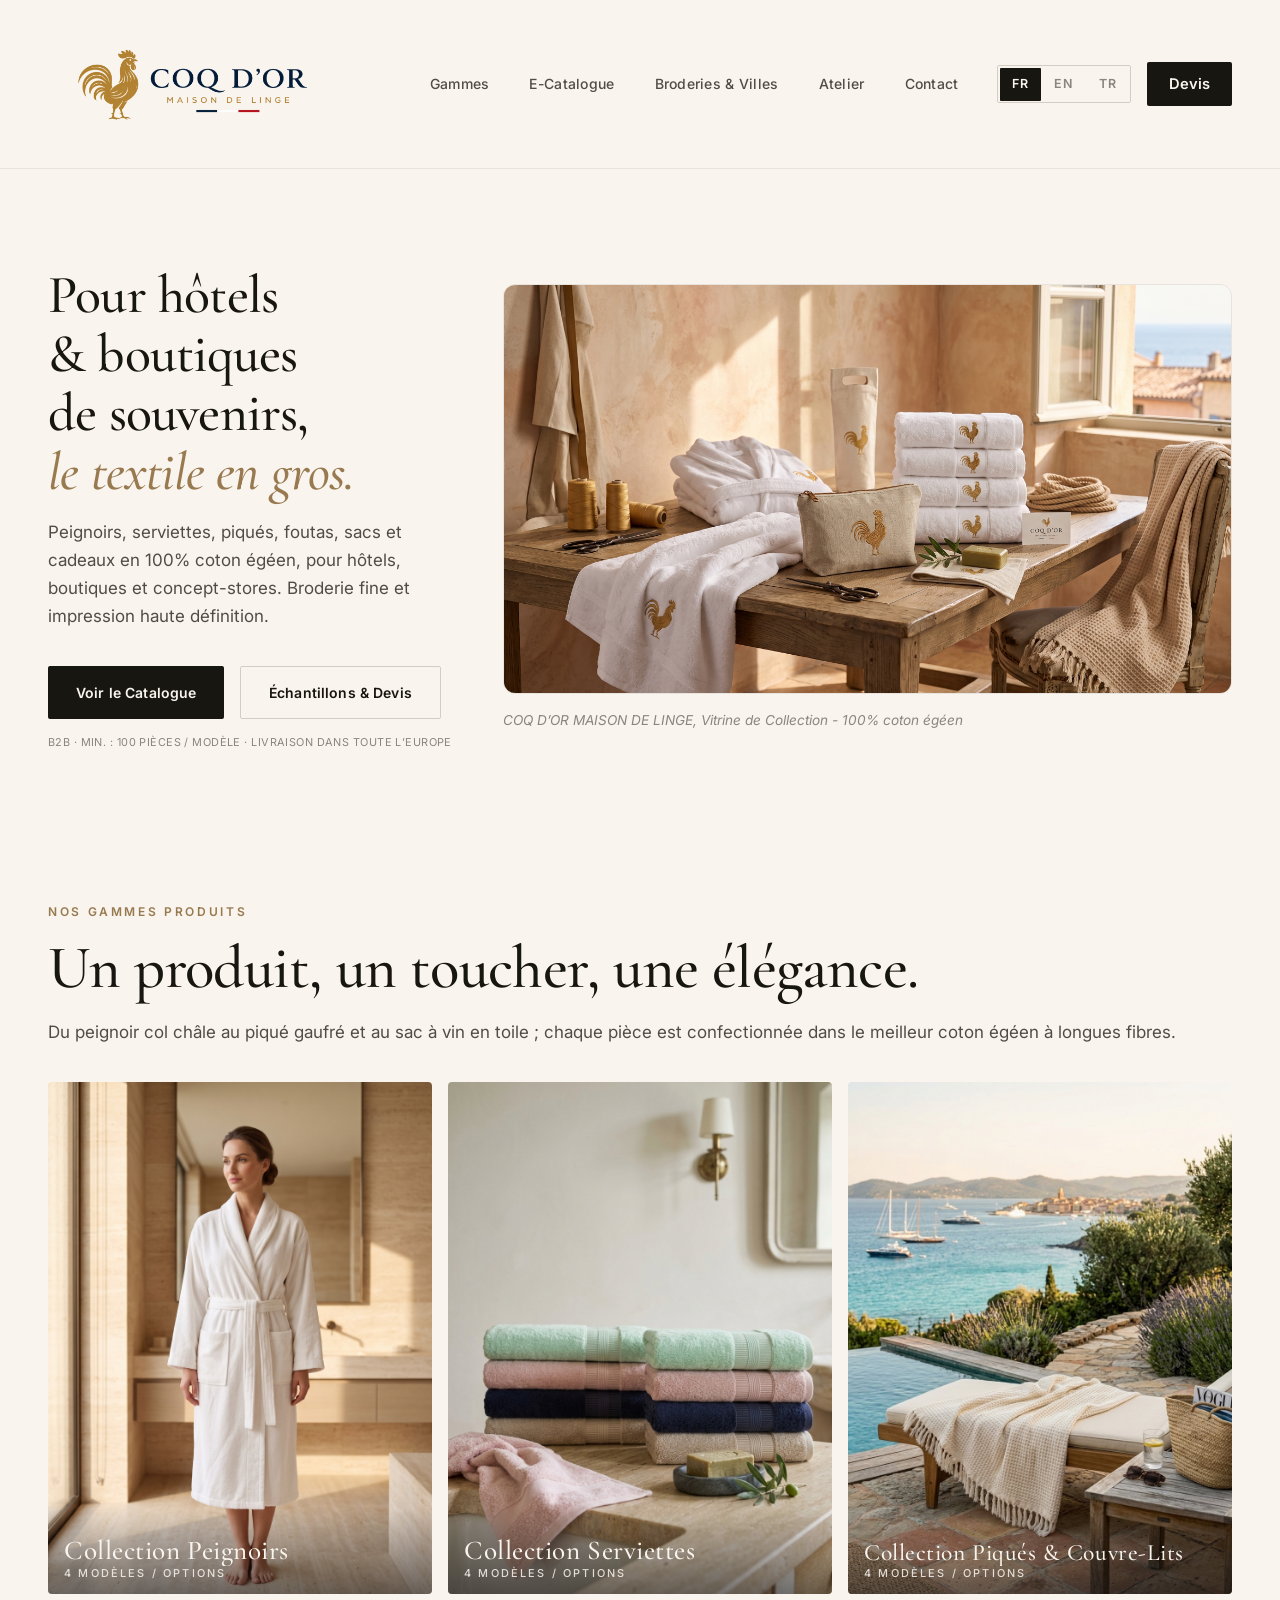
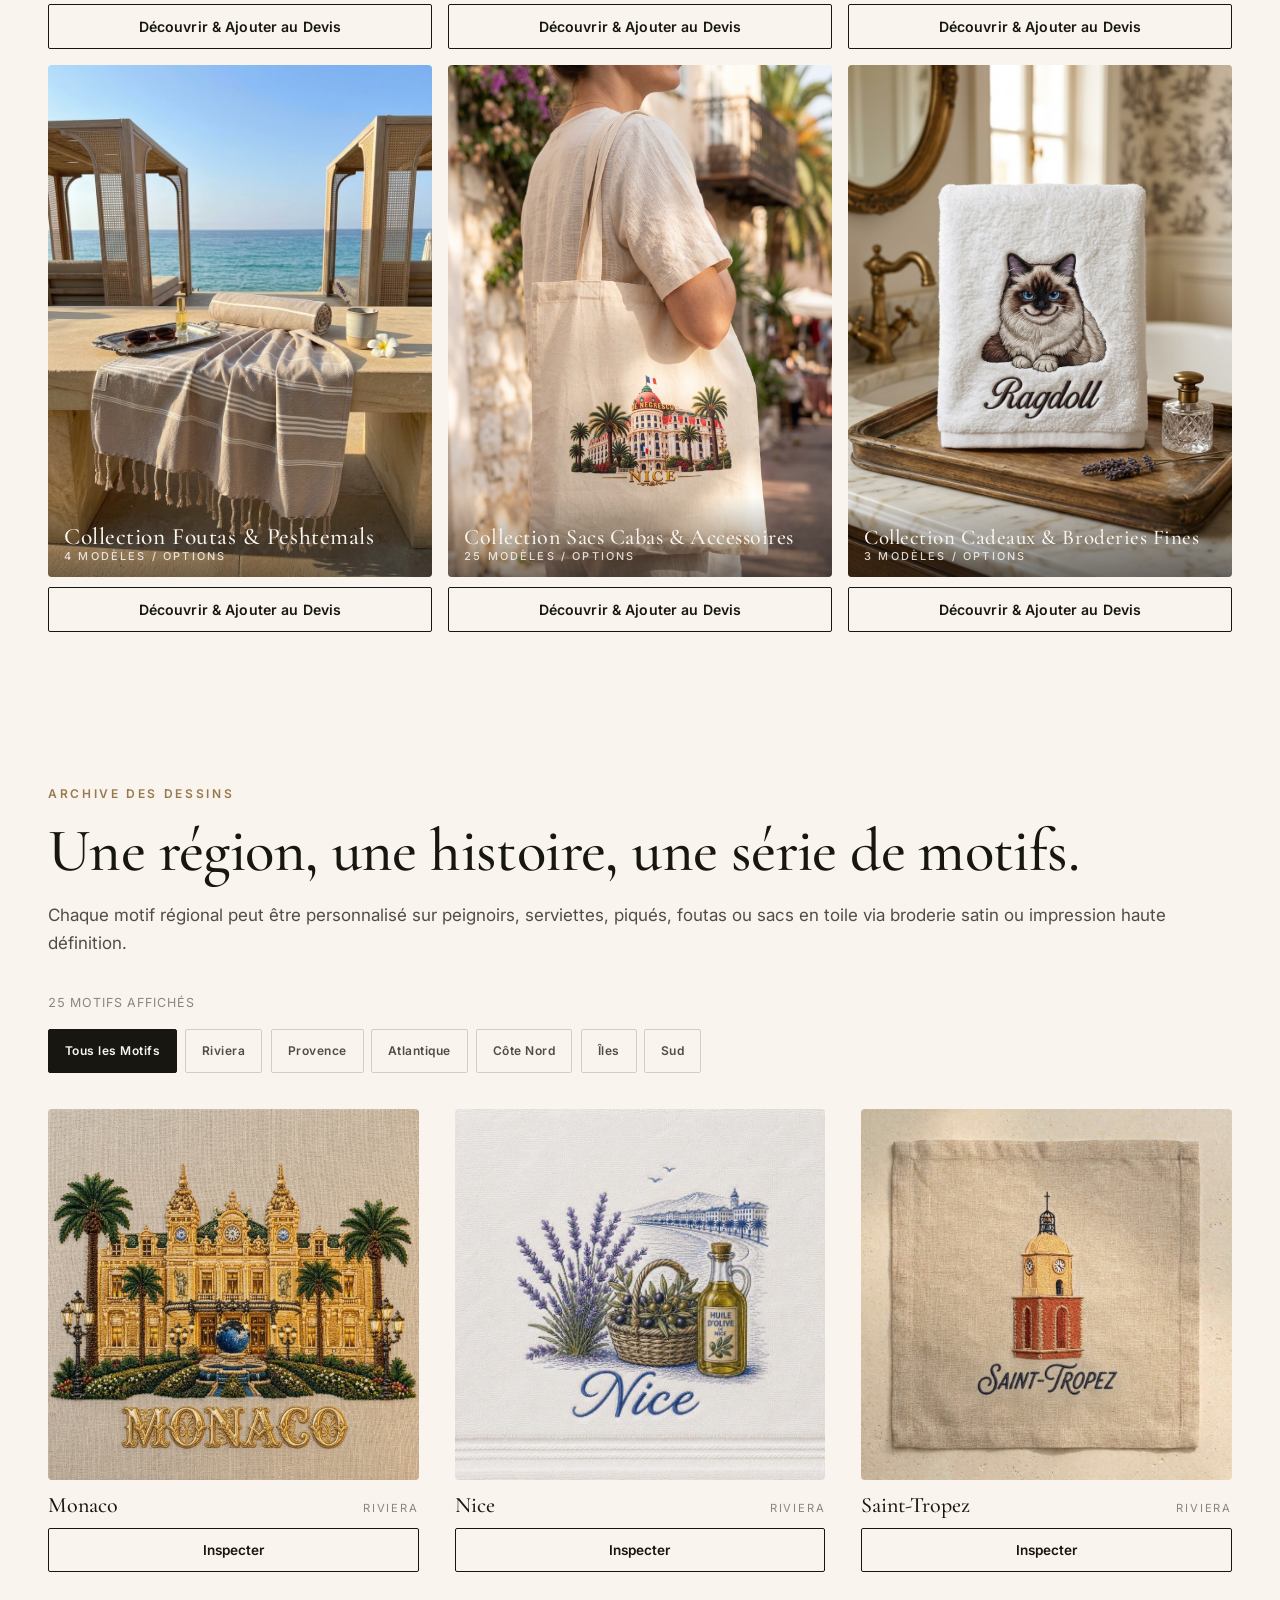
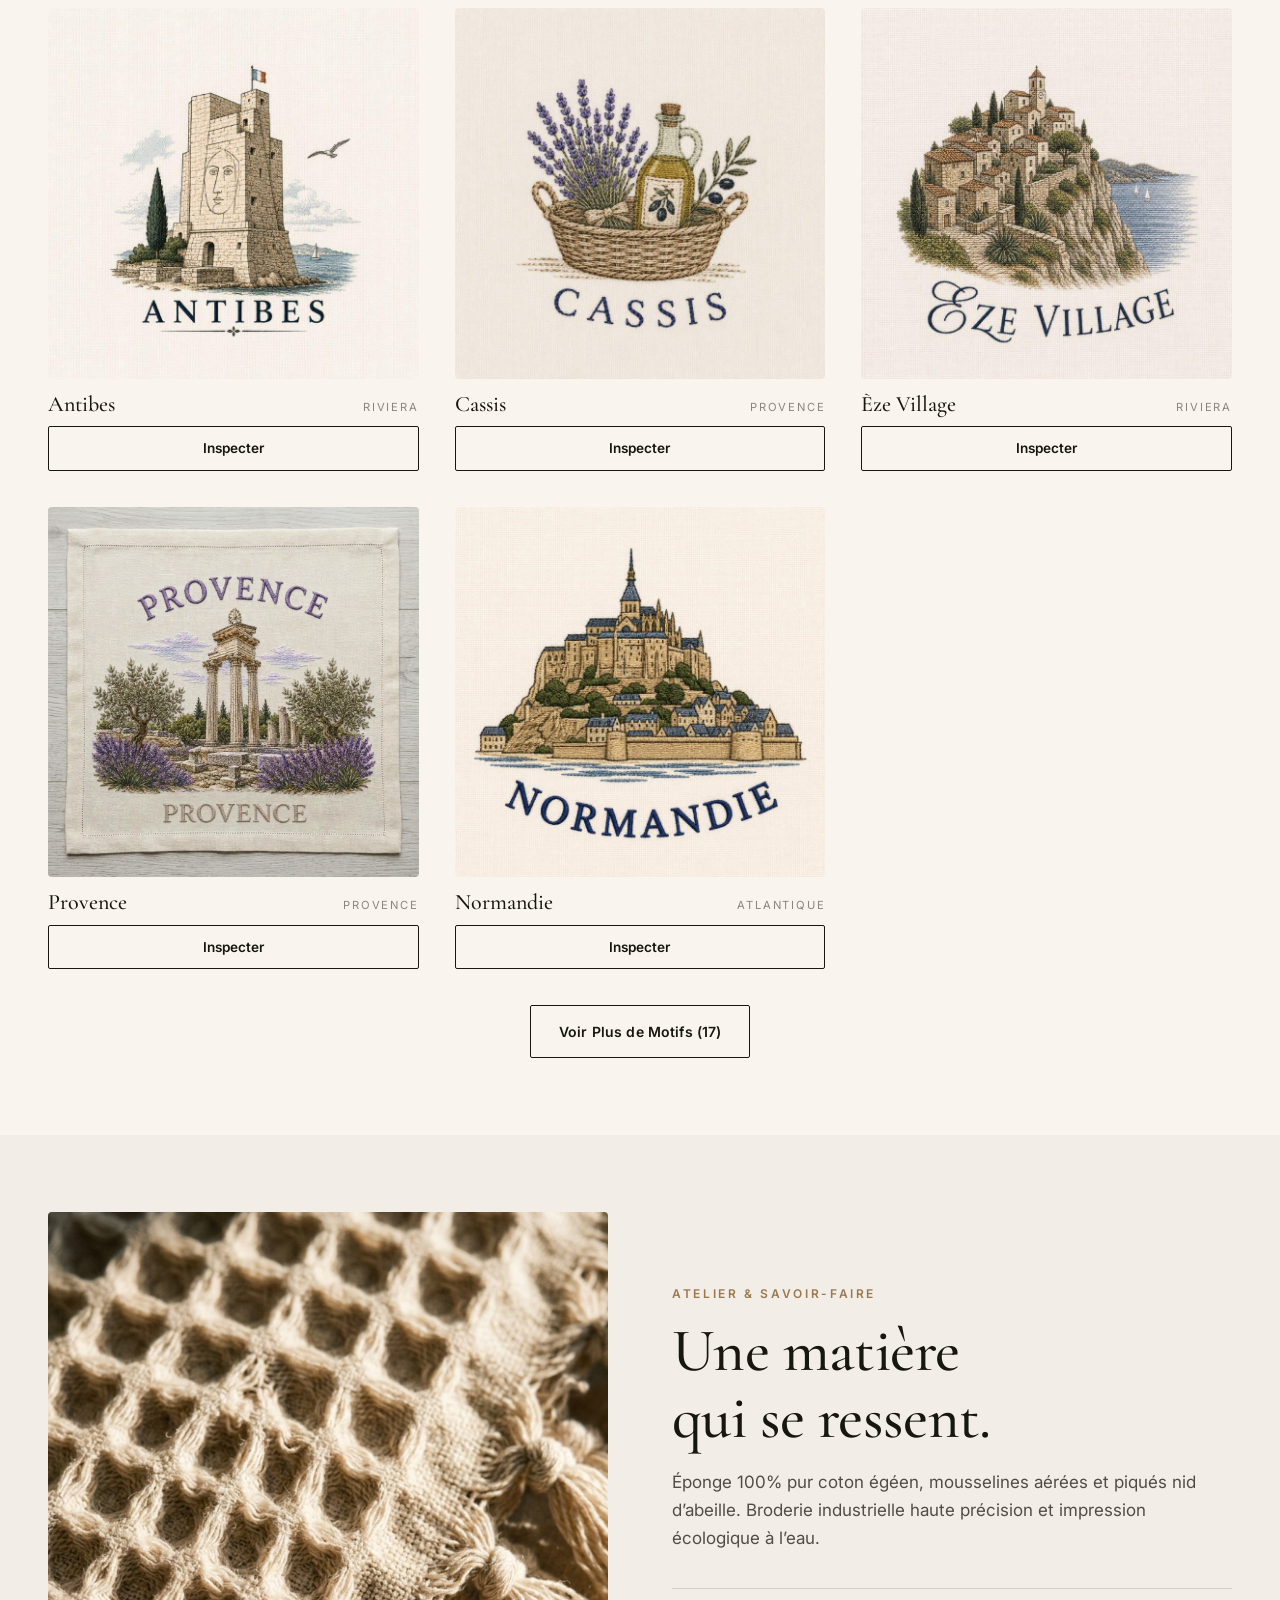
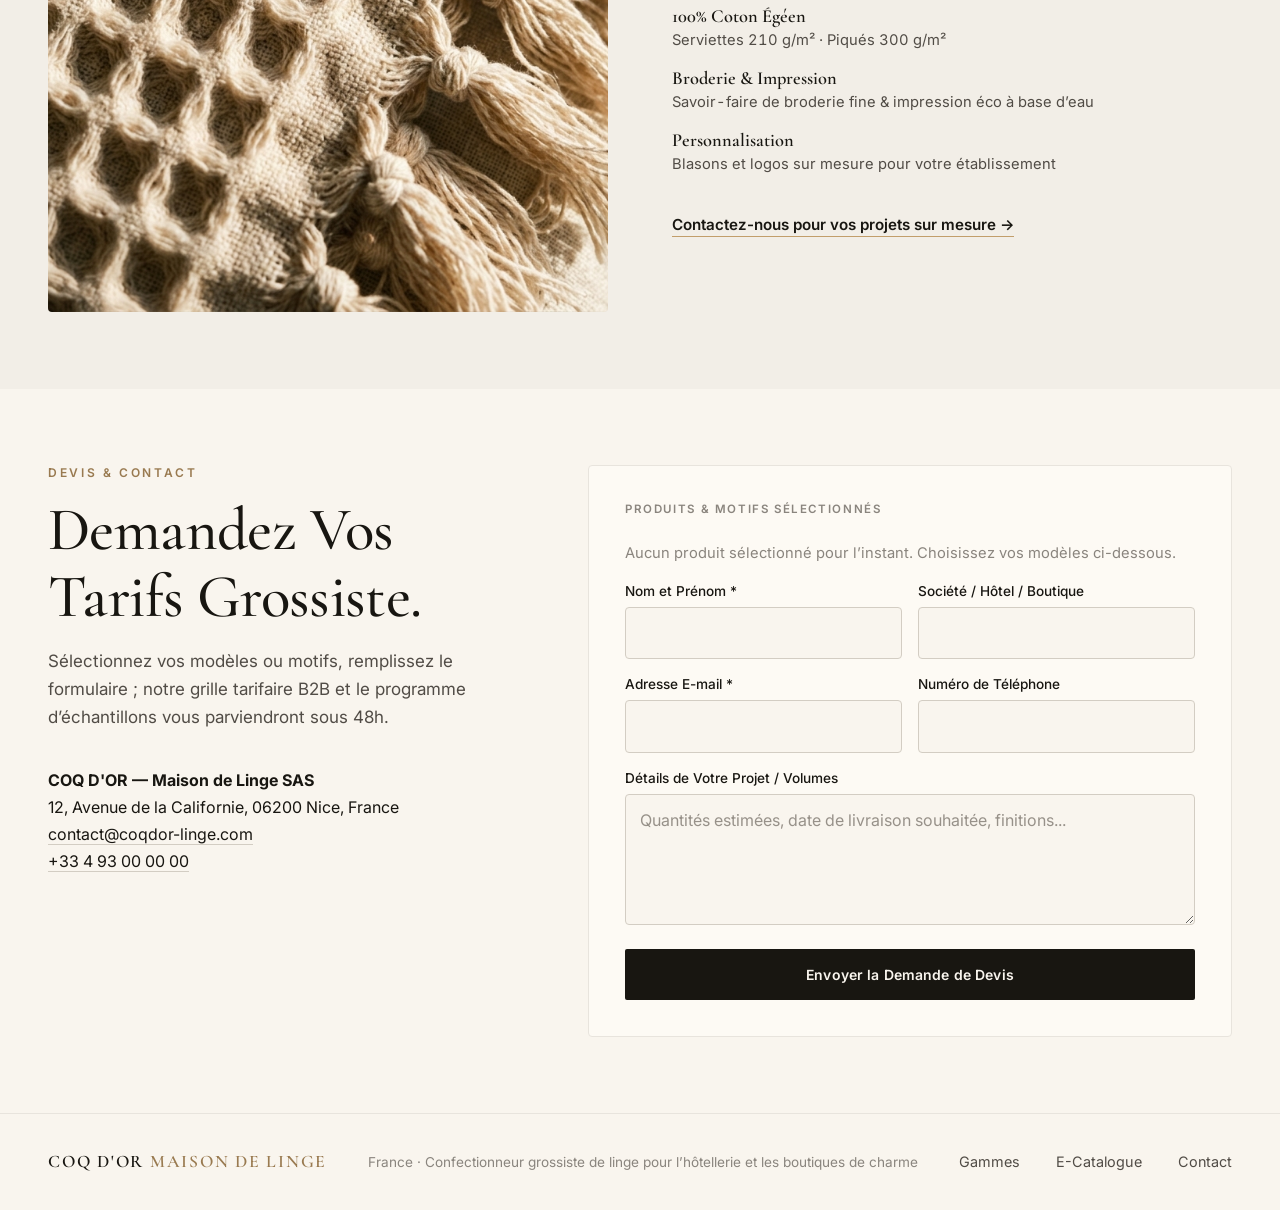
==== commit 18501e58: "feat: modal ust bar paneli (tam ekran + sayac), baslik ferahlatmasi ve lightbox ok gecis optimizasyo" ====
--- a/index.html
+++ b/index.html
@@ -235,21 +235,23 @@
     <div class="modal-panel">
       <button class="modal-close" data-close-modal aria-label="Kapat" data-i18n-aria="ui.close">×</button>
       <figure class="modal-figure" id="modalFigure">
+        <div class="figure-bar">
+          <button type="button" class="modal-zoom-btn" id="modalZoomBtn" aria-label="Tam ekran incele">
+            <svg width="15" height="15" viewBox="0 0 24 24" fill="none" stroke="currentColor" stroke-width="2.2"><path d="M15 3h6v6M9 21H3v-6M21 3l-7 7M3 21l7-7"/></svg>
+            <span data-i18n="ui.zoom">Tam Ekran</span>
+          </button>
+          <span class="slider-count" id="modalCount"></span>
+        </div>
         <div class="ms-viewport">
           <div class="ms-track" id="msTrack"></div>
         </div>
         <button class="slider-arrow prev ms-prev" aria-label="Önceki" data-i18n-aria="ui.prev">‹</button>
         <button class="slider-arrow next ms-next" aria-label="Sonraki" data-i18n-aria="ui.next">›</button>
         <div class="slider-dots ms-dots" id="msDots"></div>
-        <button type="button" class="modal-zoom-btn" id="modalZoomBtn" aria-label="Tam ekran incele">
-          <svg width="15" height="15" viewBox="0 0 24 24" fill="none" stroke="currentColor" stroke-width="2.2"><path d="M15 3h6v6M9 21H3v-6M21 3l-7 7M3 21l7-7"/></svg>
-          <span data-i18n="ui.zoom">Tam Ekran</span>
-        </button>
       </figure>
       <div class="modal-body">
         <div class="modal-head-meta">
           <p class="eyebrow" id="modalCollection"></p>
-          <span class="slider-count" id="modalCount"></span>
         </div>
         <h3 class="modal-title" id="modalTitle"></h3>
         <p class="modal-desc" id="modalDesc"></p>
@@ -268,21 +270,23 @@
     <div class="gm-panel">
       <button class="gm-close" data-gm-close aria-label="Kapat" data-i18n-aria="ui.close">×</button>
       <figure class="gm-figure" id="gmFigure">
+        <div class="figure-bar">
+          <button type="button" class="modal-zoom-btn" id="gmZoomBtn" aria-label="Tam ekran incele">
+            <svg width="15" height="15" viewBox="0 0 24 24" fill="none" stroke="currentColor" stroke-width="2.2"><path d="M15 3h6v6M9 21H3v-6M21 3l-7 7M3 21l7-7"/></svg>
+            <span data-i18n="ui.zoom">Tam Ekran</span>
+          </button>
+          <span class="slider-count" id="gmCount"></span>
+        </div>
         <div class="slider" id="gmSlider">
           <button class="slider-arrow prev" id="gmPrev" aria-label="Önceki model" data-i18n-aria="ui.prevModel">‹</button>
           <div class="slider-track" id="gmTrack"></div>
           <button class="slider-arrow next" id="gmNext" aria-label="Sonraki model" data-i18n-aria="ui.nextModel">›</button>
         </div>
         <div class="slider-dots" id="gmDots"></div>
-        <button type="button" class="modal-zoom-btn" id="gmZoomBtn" aria-label="Tam ekran incele">
-          <svg width="15" height="15" viewBox="0 0 24 24" fill="none" stroke="currentColor" stroke-width="2.2"><path d="M15 3h6v6M9 21H3v-6M21 3l-7 7M3 21l7-7"/></svg>
-          <span data-i18n="ui.zoom">Tam Ekran</span>
-        </button>
       </figure>
       <div class="gm-body">
         <div class="gm-head-meta">
           <p class="eyebrow" id="gmGroup"></p>
-          <span class="slider-count" id="gmCount"></span>
         </div>
         <h3 class="modal-title" id="gmTitle"></h3>
         <p class="modal-desc" id="gmDesc"></p>
@@ -298,10 +302,10 @@
     <div class="lb-backdrop" data-lb-close></div>
     <div class="lb-content">
       <button class="lb-close" data-lb-close aria-label="Kapat">×</button>
-      <button class="slider-arrow prev lb-prev" id="lbPrev" aria-label="Önceki görsel">‹</button>
       <div class="lb-viewport" id="lbViewport">
         <img class="lb-img" id="lbImg" src="" alt="">
       </div>
+      <button class="slider-arrow prev lb-prev" id="lbPrev" aria-label="Önceki görsel">‹</button>
       <button class="slider-arrow next lb-next" id="lbNext" aria-label="Sonraki görsel">›</button>
       <div class="lb-bar">
         <div class="lb-meta">
--- a/css/styles.css
+++ b/css/styles.css
@@ -1049,21 +1049,39 @@
   background: var(--gold-deep);
 }
 
-/* Tam Ekran Zoom Butonları (Hem Desen Hem Model Modalı) */
-.modal-zoom-btn {
-  position: absolute; top: 12px; left: 12px; z-index: 4;
+/* Görsel Üst Kontrol Barı: Sol: Tam Ekran, Sağ: Sayaç */
+.figure-bar {
+  position: absolute; top: 12px; left: 14px; right: 14px; z-index: 5;
+  display: flex; align-items: center; justify-content: space-between;
+  pointer-events: none;
+}
+.figure-bar .modal-zoom-btn {
+  position: static;
+  pointer-events: auto;
   display: inline-flex; align-items: center; gap: 6px;
-  padding: 6px 12px; border-radius: 20px;
+  padding: 6px 14px; border-radius: 20px;
   background: color-mix(in oklch, var(--bg) 90%, transparent);
-  backdrop-filter: blur(8px);
+  backdrop-filter: blur(8px); -webkit-backdrop-filter: blur(8px);
   border: 1px solid var(--line-strong);
   color: var(--ink); font-size: 0.75rem; font-weight: 600;
   letter-spacing: 0.04em; text-transform: uppercase;
   cursor: pointer;
-  box-shadow: 0 2px 6px rgba(26, 25, 24, 0.1);
+  box-shadow: 0 2px 6px rgba(26, 25, 24, 0.08);
   transition: background 0.2s, border-color 0.2s, transform 0.15s;
 }
-.modal-zoom-btn:hover { background: var(--bg); border-color: var(--gold-deep); transform: scale(1.03); }
+.figure-bar .modal-zoom-btn:hover { background: var(--bg); border-color: var(--gold-deep); transform: scale(1.03); }
+.figure-bar .slider-count {
+  pointer-events: auto;
+  font-size: 0.78rem; letter-spacing: 0.12em; text-transform: uppercase;
+  color: var(--gold-deep); font-variant-numeric: tabular-nums; font-weight: 600;
+  padding: 5px 12px; border-radius: 20px;
+  background: color-mix(in oklch, var(--bg) 90%, transparent);
+  backdrop-filter: blur(8px); -webkit-backdrop-filter: blur(8px);
+  border: 1px solid var(--line-strong);
+  box-shadow: 0 2px 6px rgba(26, 25, 24, 0.08);
+  white-space: nowrap;
+}
+.figure-bar .slider-count:empty { display: none; }
 .modal-figure { position: relative; cursor: zoom-in; }
 
 /* Sağ Sütun: Başlık, Model Bilgisi ve Aksiyonlar */
@@ -1074,16 +1092,12 @@
 }
 .modal-head-meta,
 .gm-head-meta {
-  display: flex; align-items: baseline; justify-content: space-between;
-  gap: var(--space-4); margin-bottom: 2px;
+  display: block; margin-bottom: 2px;
   padding-right: 48px; /* Sağ üst kapatma çarpısının altına girmesini engeller */
 }
 .modal-head-meta .eyebrow,
-.gm-head-meta .eyebrow { margin: 0; }
-.slider-count {
-  font-size: 0.8rem; letter-spacing: 0.12em; text-transform: uppercase;
-  color: var(--gold-deep); font-variant-numeric: tabular-nums; font-weight: 600;
-  white-space: nowrap;
+.gm-head-meta .eyebrow {
+  margin: 0; white-space: nowrap; overflow: hidden; text-overflow: ellipsis;
 }
 .gm-panel .modal-title {
   font-family: var(--font-serif); font-weight: 500;
@@ -1122,6 +1136,17 @@
   .gm-figure { min-height: 300px; height: 46vh; }
   .gm-figure .slider { height: 100%; }
   .gm-body { padding: 20px 16px; }
+
+  /* Mobilde sağ üstte kapatma çarpısı olduğu için figure-bar sağdan 64px pay bırakır */
+  .figure-bar {
+    top: 10px; left: 10px; right: 64px;
+  }
+  .figure-bar .modal-zoom-btn {
+    padding: 5px 10px; font-size: 0.7rem; gap: 4px;
+  }
+  .figure-bar .slider-count {
+    padding: 4px 10px; font-size: 0.72rem;
+  }
 }
 
 /* ==========================================================================
@@ -1162,34 +1187,38 @@
   display: flex; align-items: center; justify-content: center;
   overflow: hidden; padding: 10px 0;
   min-height: 0; touch-action: pan-y;
+  position: relative; z-index: 1;
 }
 .lb-img {
   max-width: 95vw; max-height: 80vh;
   object-fit: contain; display: block;
   user-select: none; -webkit-user-select: none;
   filter: drop-shadow(0 16px 40px rgba(0,0,0,0.6));
-  transition: transform 0.2s var(--ease), opacity 0.2s ease;
+  transition: opacity 0.15s ease;
+  pointer-events: auto;
 }
 .lb-prev, .lb-next {
   position: absolute; top: 50%; transform: translateY(-50%);
-  width: 52px; height: 52px; border-radius: 50%;
-  background: rgba(255, 255, 255, 0.12);
-  border: 1px solid rgba(255, 255, 255, 0.25);
-  color: #fff; font-size: 1.8rem; line-height: 1;
+  width: 54px; height: 54px; border-radius: 50%;
+  background: rgba(255, 255, 255, 0.18);
+  backdrop-filter: blur(8px); -webkit-backdrop-filter: blur(8px);
+  border: 1px solid rgba(255, 255, 255, 0.3);
+  color: #fff; font-size: 1.9rem; line-height: 1;
   display: flex; align-items: center; justify-content: center;
-  cursor: pointer; z-index: 2;
+  cursor: pointer; z-index: 50; pointer-events: auto;
+  box-shadow: 0 4px 14px rgba(0, 0, 0, 0.4);
   transition: background 0.2s, border-color 0.2s, transform 0.15s;
 }
 .lb-prev:hover, .lb-next:hover {
-  background: rgba(255, 255, 255, 0.28);
+  background: rgba(255, 255, 255, 0.35);
   border-color: var(--gold);
-  transform: translateY(-50%) scale(1.05);
+  transform: translateY(-50%) scale(1.08);
 }
 .lb-prev { left: 20px; }
 .lb-next { right: 20px; }
 @media (max-width: 600px) {
-  .lb-prev { left: 8px; width: 42px; height: 42px; font-size: 1.4rem; }
-  .lb-next { right: 8px; width: 42px; height: 42px; font-size: 1.4rem; }
+  .lb-prev { left: 8px; width: 44px; height: 44px; font-size: 1.5rem; }
+  .lb-next { right: 8px; width: 44px; height: 44px; font-size: 1.5rem; }
 }
 .lb-bar {
   display: flex; align-items: center; justify-content: space-between;
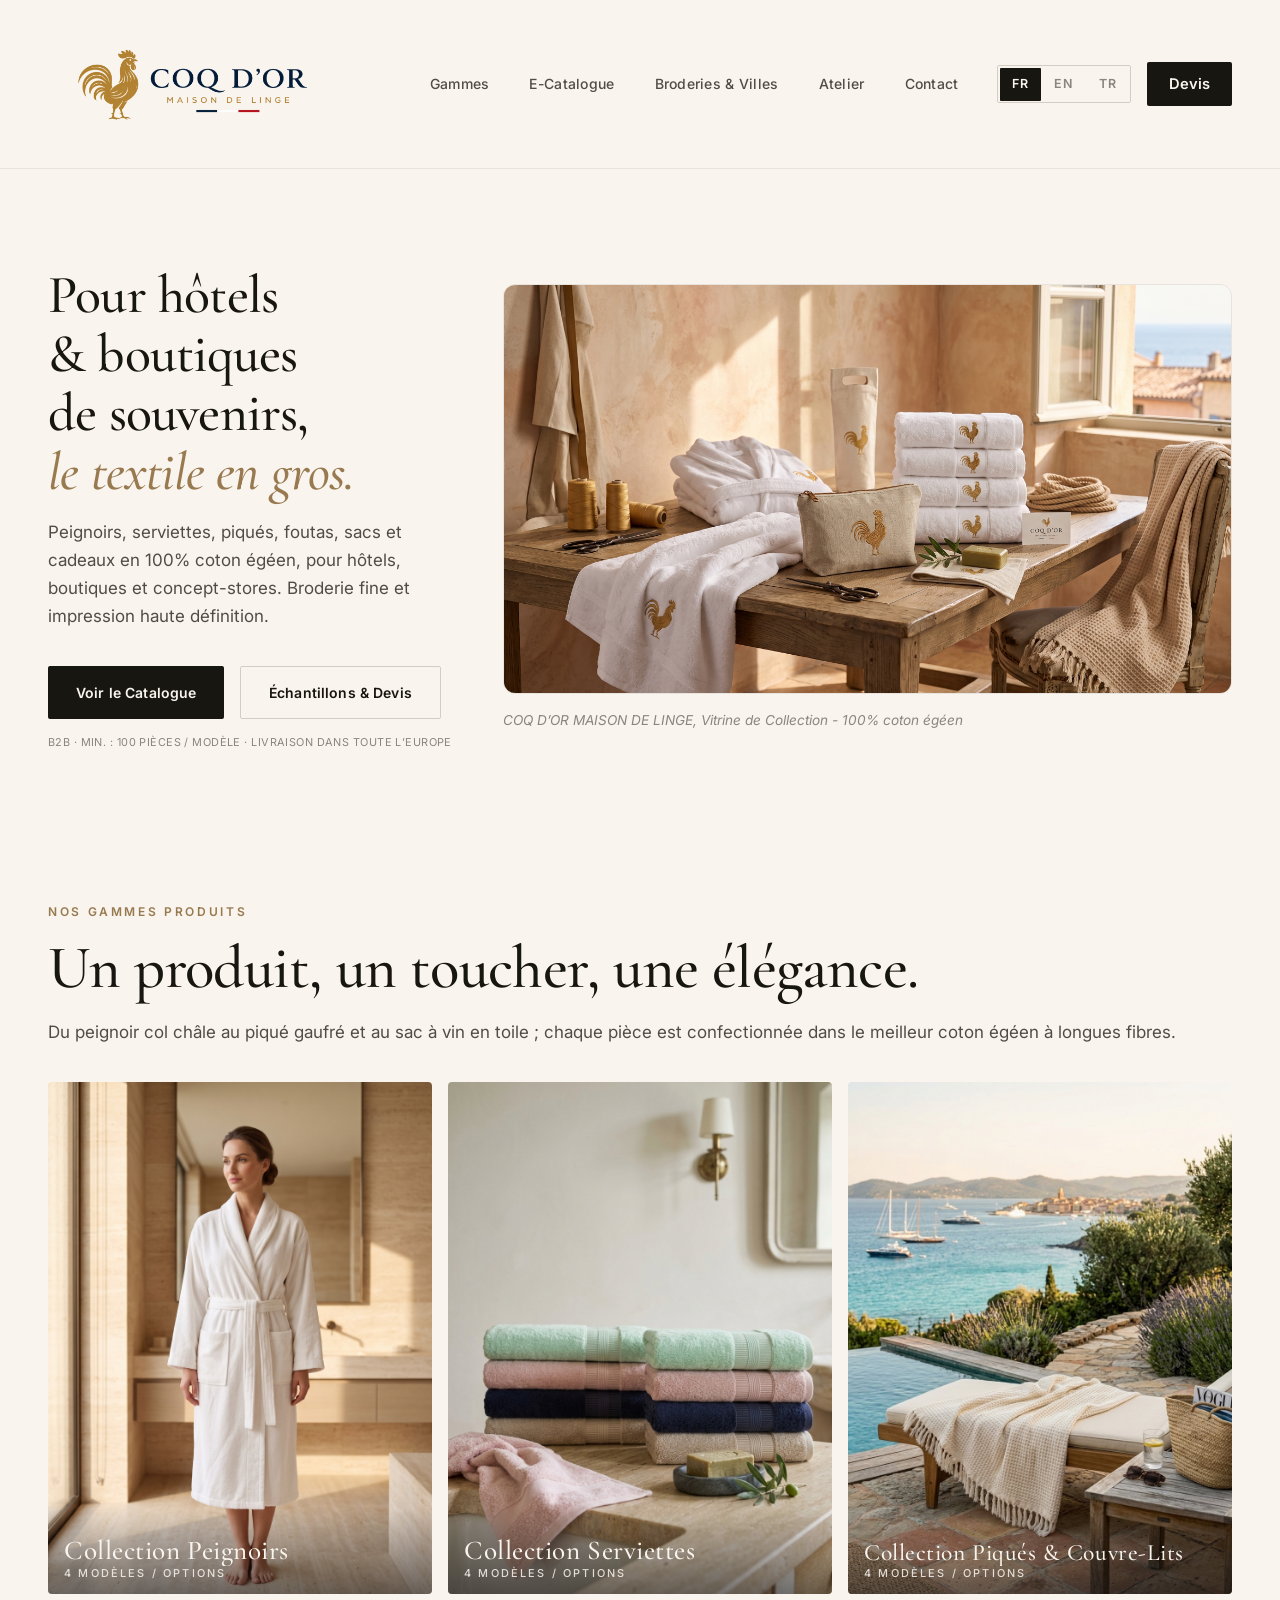
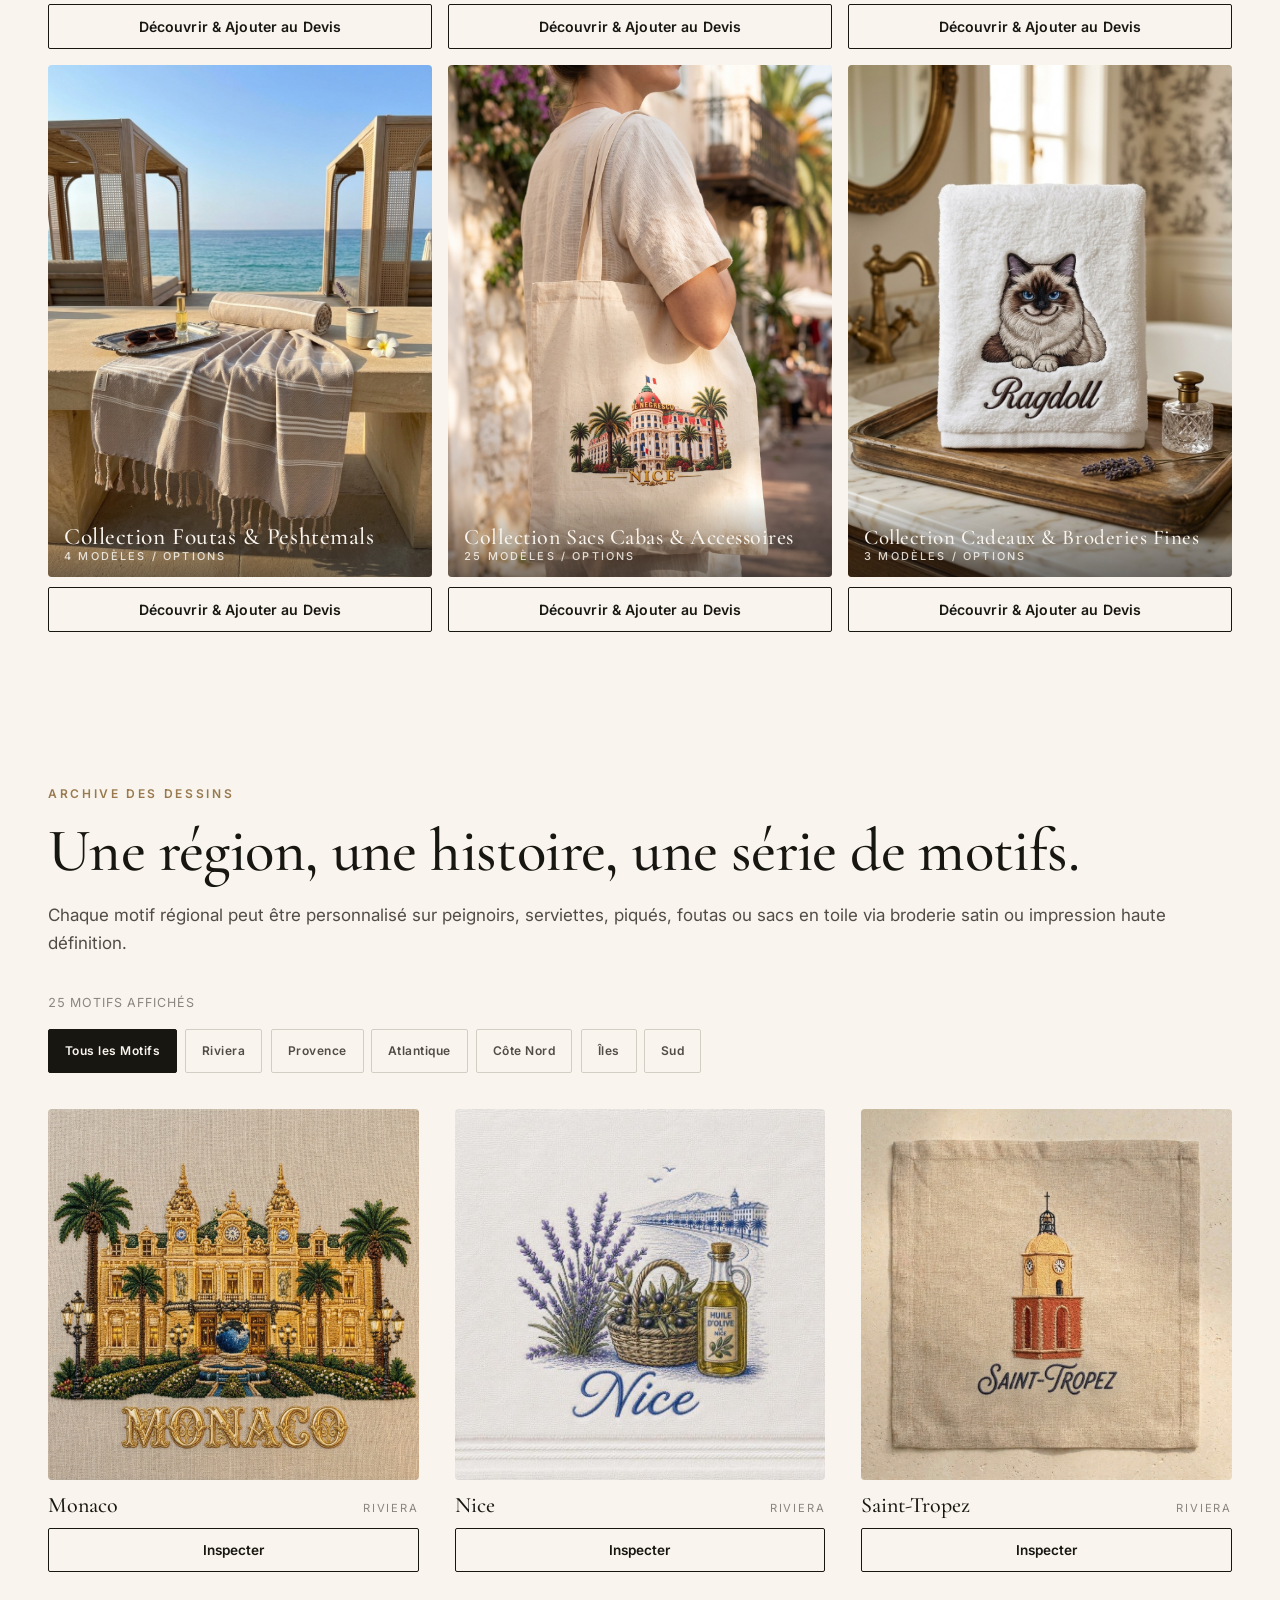
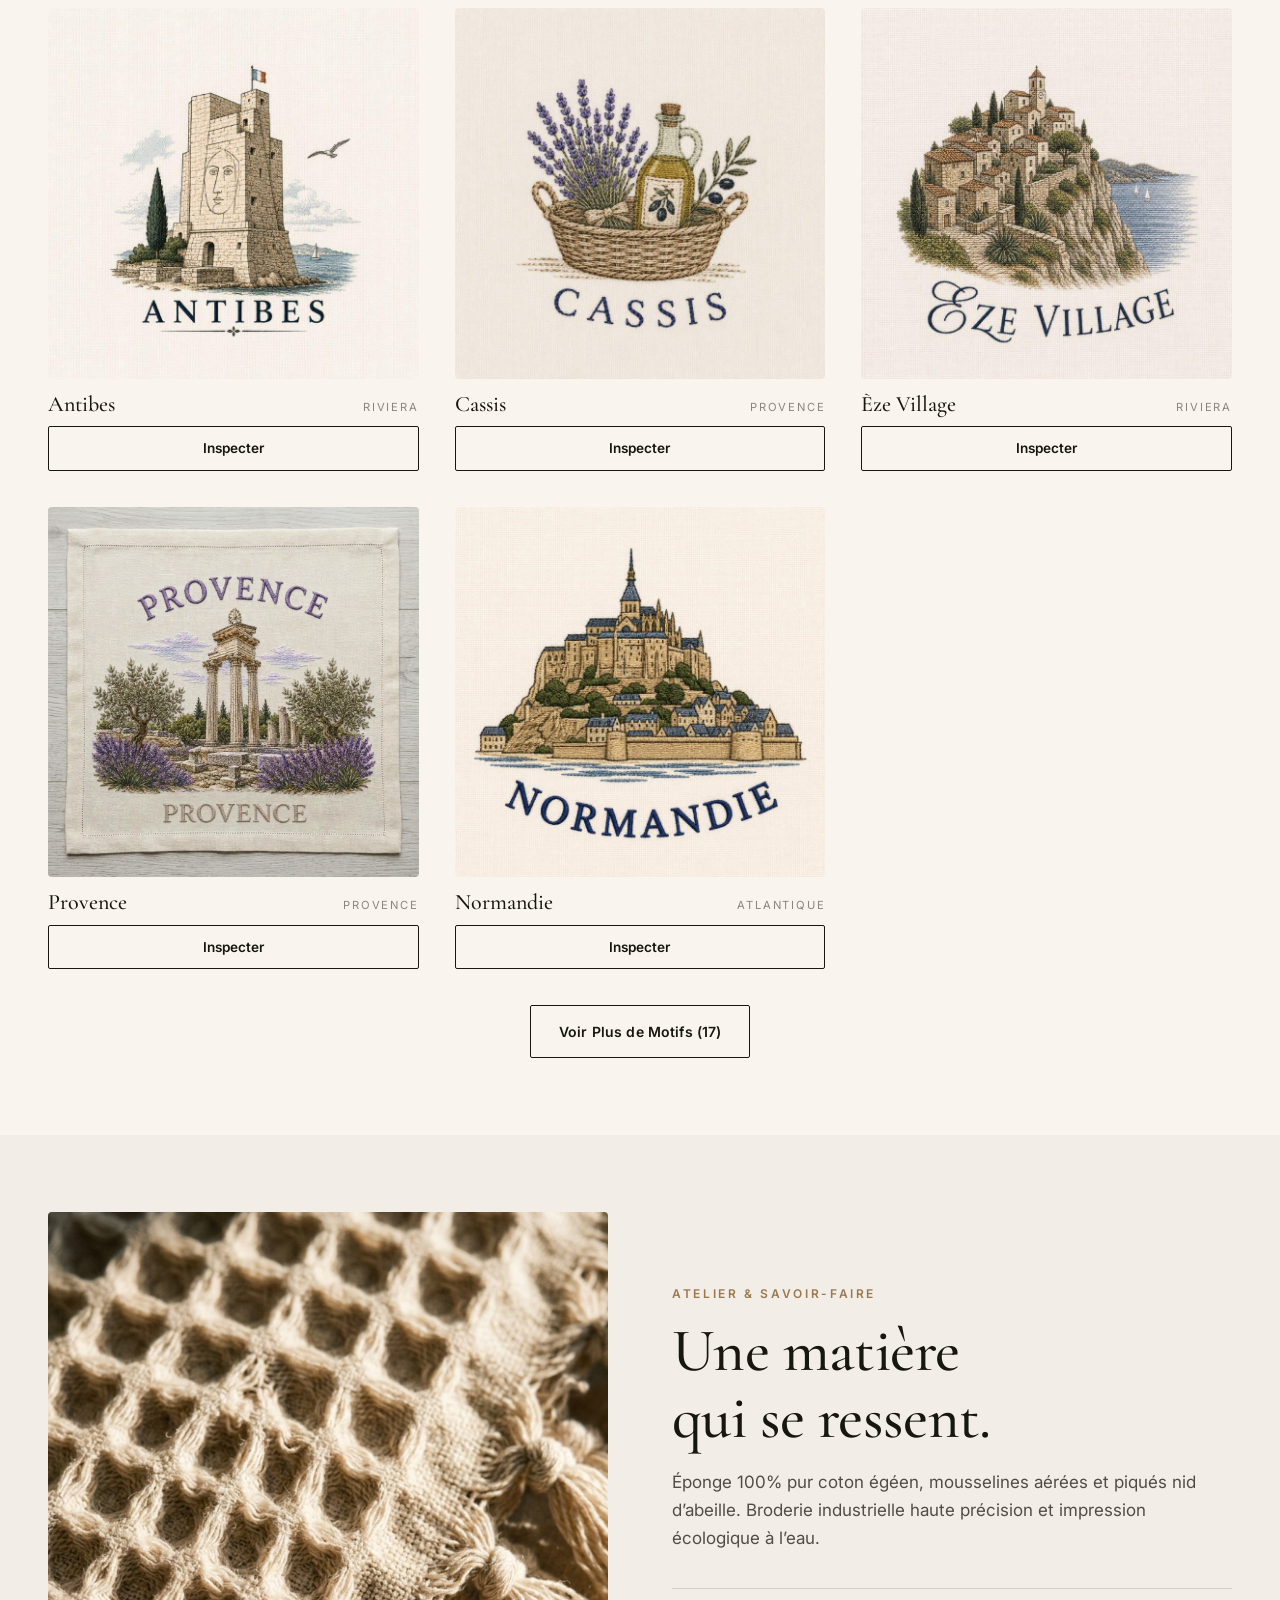
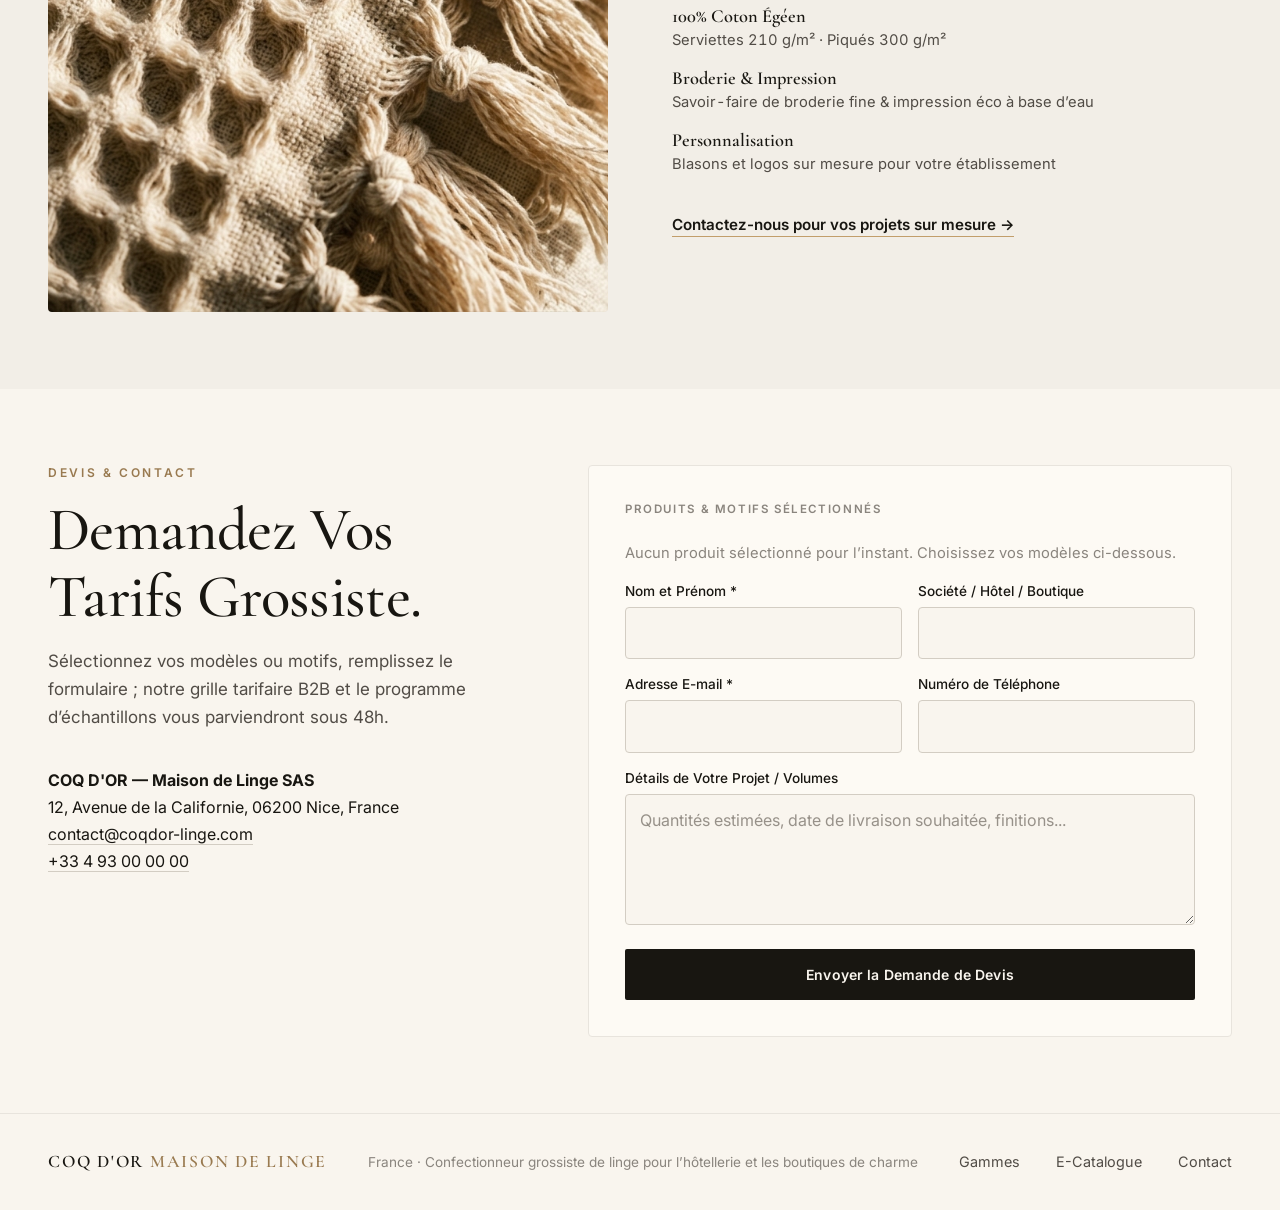
==== commit b071ffe2: "fix(catalog): panelden fiyat teklifi iste ve teklife ekle islemlerini sepete bagla (v3.9)" ====
--- a/index.html
+++ b/index.html
@@ -10,7 +10,7 @@
   <link rel="preconnect" href="https://fonts.gstatic.com" crossorigin>
   <link rel="preload" as="style" href="https://fonts.googleapis.com/css2?family=Cormorant+Garamond:ital,wght@0,400;0,500;0,600;1,400;1,500&family=Inter:wght@400;500;600&display=swap">
   <link href="https://fonts.googleapis.com/css2?family=Cormorant+Garamond:ital,wght@0,400;0,500;0,600;1,400;1,500&family=Inter:wght@400;500;600&display=swap" rel="stylesheet">
-  <link rel="stylesheet" href="css/styles.css?v=3.2">
+  <link rel="stylesheet" href="css/styles.css?v=3.9">
 </head>
 <body>
   <a class="skip-link" href="#main" data-i18n="skip">İçeriğe atla</a>
@@ -32,9 +32,35 @@
 
       <div class="header-actions">
         <div class="lang-switch" role="group" aria-label="Dil seçimi" data-i18n-aria="ui.lang">
-          <button class="lang-btn" data-lang="fr" aria-pressed="false">FR</button>
-          <button class="lang-btn" data-lang="en" aria-pressed="false">EN</button>
-          <button class="lang-btn" data-lang="tr" aria-pressed="true">TR</button>
+          <div class="lang-desktop">
+            <button class="lang-btn" data-lang="fr" aria-pressed="false">FR</button>
+            <button class="lang-btn" data-lang="en" aria-pressed="false">EN</button>
+            <button class="lang-btn" data-lang="tr" aria-pressed="true">TR</button>
+          </div>
+          <div class="lang-mobile-wrap">
+            <button type="button" class="lang-mobile-btn" id="langMobileBtn" aria-expanded="false" aria-label="Dil seçimi" data-i18n-aria="ui.lang">
+              <svg class="lang-globe-icon" width="15" height="15" viewBox="0 0 24 24" fill="none" stroke="currentColor" stroke-width="1.9" aria-hidden="true">
+                <circle cx="12" cy="12" r="10"></circle>
+                <line x1="2" y1="12" x2="22" y2="12"></line>
+                <path d="M12 2a15.3 15.3 0 0 1 4 10 15.3 15.3 0 0 1-4 10 15.3 15.3 0 0 1-4-10 15.3 15.3 0 0 1 4-10z"></path>
+              </svg>
+              <span class="lang-current" id="langCurrent">TR</span>
+              <svg class="lang-caret-icon" width="9" height="9" viewBox="0 0 24 24" fill="none" stroke="currentColor" stroke-width="2.6" aria-hidden="true">
+                <path d="M6 9l6 6 6-6"/>
+              </svg>
+            </button>
+            <div class="lang-dropdown" id="langDropdown" hidden>
+              <button class="lang-btn lang-opt" data-lang="fr" aria-pressed="false">
+                <span>Français</span> <span class="lang-code">FR</span>
+              </button>
+              <button class="lang-btn lang-opt" data-lang="en" aria-pressed="false">
+                <span>English</span> <span class="lang-code">EN</span>
+              </button>
+              <button class="lang-btn lang-opt" data-lang="tr" aria-pressed="true">
+                <span>Türkçe</span> <span class="lang-code">TR</span>
+              </button>
+            </div>
+          </div>
         </div>
         <a class="header-cta" href="#contact" data-i18n="nav.quote" id="quoteLink">Teklif Al</a>
         <button class="nav-toggle" aria-expanded="false" aria-controls="mobileNav" aria-label="Menüyü aç" data-i18n-aria="ui.menu">
@@ -320,7 +346,7 @@
   <!-- ===== TOAST ===== -->
   <div class="toast" id="toast" role="status"></div>
 
-  <script src="js/data.js"></script>
-  <script src="js/app.js"></script>
+  <script src="js/data.js?v=3.9"></script>
+  <script src="js/app.js?v=3.9"></script>
 </body>
 </html>
--- a/css/styles.css
+++ b/css/styles.css
@@ -185,14 +185,14 @@
 .brand-logo-img { min-width: 0; }
 @media (max-width: 768px) {
   .brand-logo-img {
-    height: 68px;
-    max-width: 260px;
+    height: 74px;
+    max-width: 280px;
   }
 }
 @media (max-width: 480px) {
   .brand-logo-img {
-    height: 52px;
-    max-width: 210px;
+    height: 62px;
+    max-width: 240px;
   }
 }
 
@@ -217,6 +217,59 @@
   display: flex; border: 1px solid var(--line-strong); border-radius: 2px;
   padding: 2px; gap: 2px;
 }
+.lang-desktop { display: flex; gap: 2px; }
+.lang-mobile-wrap { display: none; position: relative; }
+
+.lang-mobile-btn {
+  display: inline-flex; align-items: center; gap: 6px;
+  padding: 6px 10px;
+  background: var(--bg);
+  border: 1px solid var(--line-strong);
+  border-radius: 4px;
+  color: var(--ink);
+  font-size: 0.8rem; font-weight: 600; letter-spacing: 0.05em;
+  cursor: pointer;
+  box-shadow: 0 1px 3px rgba(26, 25, 24, 0.04);
+  transition: background var(--dur-fast) var(--ease), border-color var(--dur-fast) var(--ease);
+}
+.lang-mobile-btn:hover, .lang-mobile-btn:active { background: var(--bg-soft); border-color: var(--gold-deep); }
+.lang-globe-icon { color: var(--gold-deep); flex-shrink: 0; }
+.lang-caret-icon { color: var(--ink-faint); transition: transform 0.2s var(--ease); flex-shrink: 0; }
+.lang-mobile-btn[aria-expanded="true"] .lang-caret-icon { transform: rotate(180deg); }
+
+.lang-dropdown {
+  position: absolute; top: calc(100% + 6px); right: 0;
+  min-width: 145px;
+  background: var(--bg);
+  border: 1px solid var(--line-strong);
+  border-radius: 6px;
+  box-shadow: 0 12px 32px rgba(26, 25, 24, 0.16);
+  padding: 4px 0;
+  z-index: 120;
+  display: flex; flex-direction: column;
+}
+.lang-dropdown[hidden] { display: none; }
+.lang-opt {
+  display: flex; align-items: center; justify-content: space-between;
+  width: 100%; padding: 10px 14px;
+  font-size: 0.82rem; font-weight: 500; color: var(--ink);
+  background: transparent; border: none; text-align: left;
+  transition: background 0.15s, color 0.15s;
+  cursor: pointer;
+}
+.lang-opt .lang-code {
+  font-size: 0.7rem; font-weight: 600; color: var(--ink-faint);
+  background: var(--bg-soft); padding: 2px 6px; border-radius: 2px;
+}
+.lang-opt:hover, .lang-opt:focus { background: var(--bg-soft); color: var(--ink); }
+.lang-opt[aria-pressed="true"] {
+  font-weight: 600; color: var(--gold-deep);
+  background: color-mix(in oklch, var(--gold) 12%, transparent);
+}
+.lang-opt[aria-pressed="true"] .lang-code {
+  color: var(--bg); background: var(--gold-deep);
+}
+
 .lang-btn {
   font-size: 0.78rem; font-weight: 600; letter-spacing: 0.06em;
   padding: 6px 12px; border-radius: 1px; color: var(--ink-faint);
@@ -631,52 +684,109 @@
 .ecat-section { padding: clamp(48px, 6vw, 88px) clamp(16px, 4vw, 48px); }
 .ecat-wrap { max-width: 1440px; margin: 0 auto; }
 
-/* Koleksiyon blokları: büyük görsel + açıklama, dönüşümlü */
+/* Koleksiyon vitrini: Başlık + Model Kartları Izgarası */
 .ecat-collection {
-  display: grid; grid-template-columns: minmax(0, 1.1fr) minmax(0, 1fr);
-  gap: clamp(24px, 5vw, 72px); align-items: center;
-  padding: var(--space-9) 0;
+  padding: clamp(32px, 4.5vw, 60px) 0;
   border-bottom: 1px solid var(--line);
 }
-.ecat-collection:nth-child(even) .ecat-collection-fig { order: 2; }
-.ecat-collection-fig img {
-  width: 100%; aspect-ratio: 3 / 4; object-fit: cover; border-radius: 4px;
-  background: var(--bg-soft); display: block;
+.ecat-collection:first-child {
+  padding-top: var(--space-4, 16px);
+}
+.ecat-collection:last-child { border-bottom: none; }
+
+.ecat-group-head {
+  margin-bottom: var(--space-5, 24px);
+  width: 100%;
+}
+.ecat-group-head .eyebrow {
+  margin-bottom: 6px;
+  display: inline-block;
 }
 .ecat-collection-title {
   font-family: var(--font-serif); font-weight: 500;
-  font-size: clamp(1.8rem, 4vw, 2.8rem);
-  line-height: var(--lh-tight); margin-bottom: var(--space-4);
+  font-size: clamp(1.9rem, 3.2vw, 2.6rem);
+  line-height: var(--lh-tight);
+  margin-bottom: 8px;
 }
 .ecat-collection-desc {
-  font-size: var(--text-lg); color: var(--ink-soft);
-  line-height: var(--lh-relaxed); max-width: 56ch;
-  margin-bottom: var(--space-4);
-}
-/* Model minyatürleri — hairline kutu, editorial tipografi (thumb'a tıklayınca ana görsel değişir) */
+  font-size: var(--text-base); color: var(--ink-soft);
+  line-height: var(--lh-relaxed);
+  width: 100%;
+}
+
+/* Model kartları ızgarası — ferah vitrin kartları */
 .ecat-models-grid {
-  display: grid; grid-template-columns: repeat(auto-fill, minmax(130px, 1fr));
-  gap: var(--space-4); margin-bottom: var(--space-4);
-}
-.ecat-model {
-  background: var(--bg-soft); border: 1px solid var(--line);
-  border-radius: 2px; overflow: hidden; cursor: pointer;
+  display: grid;
+  grid-template-columns: repeat(auto-fill, minmax(240px, 1fr));
+  gap: clamp(16px, 2.5vw, 28px);
+}
+
+.ecat-model-card {
+  background: var(--surface); border: 1px solid var(--line);
+  border-radius: 4px; overflow: hidden; cursor: pointer;
   padding: 0; text-align: left; width: 100%;
-  transition: border-color var(--dur-fast) var(--ease), box-shadow var(--dur-fast) var(--ease);
-}
-.ecat-model:hover { border-color: var(--gold-deep); }
-.ecat-model.active { border-color: var(--gold-deep); box-shadow: 0 0 0 1px var(--gold-deep); }
-.ecat-model img {
-  width: 100%; aspect-ratio: 1 / 1; object-fit: contain; display: block;
-  background: var(--bg-soft); padding: 4px;
-}
-.ecat-model p {
-  font-size: 0.78rem; padding: 6px; text-align: center;
-  font-weight: 500; color: var(--ink);
-  letter-spacing: 0.01em; line-height: var(--lh-snug);
-}
-.ecat-collection-actions { display: flex; gap: var(--space-4); flex-wrap: wrap; }
-.ecat-collection-actions .btn { min-width: min(200px, 100%); }
+  display: flex; flex-direction: column;
+  transition: transform var(--dur-fast) var(--ease), border-color var(--dur-fast) var(--ease), box-shadow var(--dur-fast) var(--ease);
+}
+.ecat-model-card:hover {
+  transform: translateY(-4px);
+  border-color: var(--gold-deep);
+  box-shadow: 0 16px 36px rgba(26, 25, 24, 0.1);
+}
+.ecat-model-card:focus-visible {
+  outline: 2px solid var(--gold-deep); outline-offset: 2px;
+}
+
+.ecat-card-fig {
+  position: relative; width: 100%; aspect-ratio: 1 / 1;
+  background: var(--bg-soft); overflow: hidden;
+}
+.ecat-card-fig img {
+  width: 100%; height: 100%; object-fit: contain; display: block;
+  padding: 10px;
+  transition: transform var(--dur-med) var(--ease);
+}
+.ecat-model-card:hover .ecat-card-fig img {
+  transform: scale(1.04);
+}
+
+/* İncele Rozeti */
+.ecat-card-badge {
+  position: absolute; bottom: 10px; right: 10px; z-index: 2;
+  display: inline-flex; align-items: center; gap: 5px;
+  padding: 5px 11px; border-radius: 16px;
+  background: color-mix(in oklch, var(--bg) 92%, transparent);
+  backdrop-filter: blur(8px); -webkit-backdrop-filter: blur(8px);
+  border: 1px solid var(--line-strong);
+  color: var(--ink); font-size: 0.75rem; font-weight: 500; letter-spacing: 0.03em;
+  box-shadow: 0 2px 8px rgba(26, 25, 24, 0.1);
+  opacity: 0;
+  transform: translateY(4px);
+  transition: opacity var(--dur-fast) var(--ease), transform var(--dur-fast) var(--ease), background var(--dur-fast) var(--ease), color var(--dur-fast) var(--ease);
+}
+.ecat-model-card:hover .ecat-card-badge {
+  opacity: 1; transform: translateY(0);
+}
+.ecat-model-card:hover .ecat-card-badge:hover {
+  background: var(--bg); color: var(--gold-deep); border-color: var(--gold-deep);
+}
+
+.ecat-card-body {
+  padding: var(--space-4, 16px);
+  display: flex; flex-direction: column; flex: 1; justify-content: space-between;
+  border-top: 1px solid var(--line);
+}
+.ecat-card-title {
+  font-size: 0.92rem; font-weight: 500; color: var(--ink);
+  line-height: var(--lh-snug); margin-bottom: 8px;
+}
+.ecat-card-action {
+  font-size: 0.8rem; font-weight: 600; color: var(--gold-deep);
+  letter-spacing: 0.02em; display: inline-flex; align-items: center; gap: 4px;
+}
+.ecat-model-card:hover .ecat-card-action {
+  text-decoration: underline;
+}
 
 /* Desen grupları */
 .ecat-designs { background: var(--bg-soft); }
@@ -759,9 +869,27 @@
 }
 
 @media (max-width: 768px) {
-  .ecat-collection { grid-template-columns: minmax(0, 1fr); }
-  .ecat-collection:nth-child(even) .ecat-collection-fig { order: 0; }
-  .ecat-design-grid { grid-template-columns: minmax(0, 1fr); }
+  .ecat-hero { padding: 36px 16px 24px; }
+  .ecat-section { padding: 24px 16px; }
+  .ecat-collection { padding: 22px 0; }
+  .ecat-collection:first-child { padding-top: 4px; }
+  .ecat-group-head { margin-bottom: 14px; }
+  .ecat-collection-title { font-size: 1.75rem; margin-bottom: 6px; }
+  .ecat-collection-desc { font-size: 0.88rem; line-height: 1.5; }
+  .ecat-models-grid {
+    grid-template-columns: repeat(2, minmax(0, 1fr));
+    gap: 12px;
+  }
+  .ecat-card-fig img { padding: 8px; }
+  .ecat-card-body { padding: 10px; }
+  .ecat-card-title { font-size: 0.84rem; margin-bottom: 4px; }
+  .ecat-card-action { font-size: 0.72rem; }
+  .ecat-card-badge {
+    padding: 3px 8px; font-size: 0.68rem; bottom: 6px; right: 6px;
+    opacity: 0.92; transform: none;
+  }
+  .ecat-design-grid { grid-template-columns: minmax(0, 1fr); gap: 20px; }
+  .ecat-design-group { margin-bottom: 32px; }
 }
 
 /* ===== Footer ===== */
@@ -800,7 +928,7 @@
   to   { opacity: 1; transform: none; }
 }
 .modal-close {
-  position: absolute; top: 12px; right: 12px; z-index: 2;
+  position: absolute; top: 12px; right: 12px; z-index: 10;
   width: 44px; height: 44px; border-radius: 50%;
   background: var(--bg); color: var(--ink);
   font-size: 1.4rem; line-height: 1;
@@ -811,17 +939,21 @@
 .modal-close:hover { transform: rotate(90deg); }
 .modal-figure {
   background: var(--bg-soft);
-  display: flex; align-items: center; justify-content: center;
+  display: flex; flex-direction: column;
   overflow: hidden;
   position: relative;
+  height: 100%; min-height: 380px;
 }
 /* Görsel kendi native oranında (JS aspect-ratio set eder), asla kırpılmaz */
-.modal-figure img { width: 100%; height: 100%; object-fit: contain; display: block; }
-/* Desen modalı varyant slider'ı — tüm kareler aynı yükseklikte, görseller dikey ortalanır */
-.modal-figure .ms-viewport { width: 100%; height: min(62vh, 560px); overflow: hidden; }
-.modal-figure .ms-track { display: flex; height: 100%; transition: transform var(--dur-med) var(--ease); }
-.modal-figure .ms-slide { flex: 0 0 100%; min-width: 0; display: flex; align-items: center; justify-content: center; }
-.modal-figure .ms-slide img { width: 100%; height: 100%; object-fit: contain; display: block; }
+.modal-figure img { max-width: 100%; max-height: 100%; object-fit: contain; display: block; }
+/* Desen modalı varyant slider'ı — figure-bar altında kalan esnek görsel alanı */
+.modal-figure .ms-viewport { position: relative; flex: 1; min-height: 0; width: 100%; overflow: hidden; display: flex; align-items: center; justify-content: center; }
+.modal-figure .ms-track { display: flex; height: 100%; width: 100%; transition: transform var(--dur-med) var(--ease); }
+.modal-figure .ms-slide { flex: 0 0 100%; height: 100%; min-width: 0; display: flex; align-items: center; justify-content: center; cursor: zoom-in; }
+.modal-figure .ms-slide img {
+  max-width: 100%; max-height: 100%; object-fit: contain; display: block;
+  user-select: none; -webkit-user-drag: none;
+}
 .modal-body { padding: clamp(24px, 3vw, 36px); }
 .modal-title { font-family: var(--font-serif); font-weight: 500; font-size: 2rem; line-height: 1.15; margin-bottom: 8px; text-wrap: balance; }
 .modal-desc { color: var(--ink-soft); line-height: 1.65; margin-bottom: var(--space-4); }
@@ -887,7 +1019,6 @@
   .catalog-tools { align-items: flex-start; }
   .filter-chips { justify-content: flex-start; }
   .form-row { grid-template-columns: minmax(0, 1fr); }
-  .modal-panel { grid-template-columns: minmax(0, 1fr); max-height: 92vh; }
 }
 
 @media (max-width: 480px) {
@@ -977,7 +1108,7 @@
 }
 @keyframes gmIn { from { opacity: 0; transform: translateY(20px) scale(0.985); } to { opacity: 1; transform: none; } }
 .gm-close {
-  position: absolute; top: 12px; right: 12px; z-index: 3;
+  position: absolute; top: 12px; right: 12px; z-index: 10;
   width: 44px; height: 44px; border-radius: 50%;
   background: var(--bg); color: var(--ink); font-size: 1.4rem; line-height: 1;
   display: flex; align-items: center; justify-content: center;
@@ -990,15 +1121,15 @@
 .gm-figure {
   background: var(--bg-soft);
   position: relative;
-  display: flex; flex-direction: column; justify-content: center;
+  display: flex; flex-direction: column;
   overflow: hidden;
   height: 100%; min-height: 380px;
 }
 .gm-figure .slider {
-  position: relative; width: 100%; height: min(60vh, 520px);
-  overflow: hidden;
-}
-.gm-figure .slider-track { display: flex; height: 100%; transition: transform var(--dur-med) var(--ease); }
+  position: relative; flex: 1; min-height: 0; width: 100%;
+  overflow: hidden; display: flex; align-items: center; justify-content: center;
+}
+.gm-figure .slider-track { display: flex; height: 100%; width: 100%; transition: transform var(--dur-med) var(--ease); }
 .gm-figure .slide {
   flex: 0 0 100%; height: 100%; min-width: 0;
   display: flex; align-items: center; justify-content: center;
@@ -1012,6 +1143,7 @@
 .gm-figure .slide-fig img {
   max-width: 100%; max-height: 100%;
   object-fit: contain; display: block;
+  user-select: none; -webkit-user-drag: none;
 }
 /* Evrensel Slider Ok Butonları (Hem Desen Hem Model Modalı) */
 .slider-arrow {
@@ -1049,36 +1181,35 @@
   background: var(--gold-deep);
 }
 
-/* Görsel Üst Kontrol Barı: Sol: Tam Ekran, Sağ: Sayaç */
+/* Görsel Üst Paneli: Fotoğrafın YUKARISINDA bağımsız üst şerit (asla fotoğrafın üstüne binmez) */
 .figure-bar {
-  position: absolute; top: 12px; left: 14px; right: 14px; z-index: 5;
+  position: relative;
+  width: 100%; box-sizing: border-box;
+  padding: 12px 18px;
   display: flex; align-items: center; justify-content: space-between;
-  pointer-events: none;
+  background: var(--bg-soft);
+  border-bottom: 1px solid var(--line);
+  flex-shrink: 0; z-index: 3;
 }
 .figure-bar .modal-zoom-btn {
-  position: static;
-  pointer-events: auto;
   display: inline-flex; align-items: center; gap: 6px;
   padding: 6px 14px; border-radius: 20px;
-  background: color-mix(in oklch, var(--bg) 90%, transparent);
-  backdrop-filter: blur(8px); -webkit-backdrop-filter: blur(8px);
+  background: var(--bg);
   border: 1px solid var(--line-strong);
   color: var(--ink); font-size: 0.75rem; font-weight: 600;
   letter-spacing: 0.04em; text-transform: uppercase;
   cursor: pointer;
-  box-shadow: 0 2px 6px rgba(26, 25, 24, 0.08);
+  box-shadow: 0 1px 4px rgba(26, 25, 24, 0.06);
   transition: background 0.2s, border-color 0.2s, transform 0.15s;
 }
-.figure-bar .modal-zoom-btn:hover { background: var(--bg); border-color: var(--gold-deep); transform: scale(1.03); }
+.figure-bar .modal-zoom-btn:hover { background: var(--bg-soft); border-color: var(--gold-deep); transform: scale(1.02); }
 .figure-bar .slider-count {
-  pointer-events: auto;
   font-size: 0.78rem; letter-spacing: 0.12em; text-transform: uppercase;
   color: var(--gold-deep); font-variant-numeric: tabular-nums; font-weight: 600;
-  padding: 5px 12px; border-radius: 20px;
-  background: color-mix(in oklch, var(--bg) 90%, transparent);
-  backdrop-filter: blur(8px); -webkit-backdrop-filter: blur(8px);
+  padding: 4px 12px; border-radius: 20px;
+  background: var(--bg);
   border: 1px solid var(--line-strong);
-  box-shadow: 0 2px 6px rgba(26, 25, 24, 0.08);
+  box-shadow: 0 1px 4px rgba(26, 25, 24, 0.06);
   white-space: nowrap;
 }
 .figure-bar .slider-count:empty { display: none; }
@@ -1122,31 +1253,68 @@
 }
 .btn-gold-line { border: 1px solid var(--gold-deep); color: var(--gold-deep); }
 .btn-gold-line:hover { background: var(--gold-deep); color: var(--bg); }
+.btn-gold-line.active { background: var(--gold-deep); color: var(--bg); font-weight: 600; }
 .sel-designs { display: inline-flex; flex-wrap: wrap; gap: 6px; align-items: center; }
 .sel-designs .chip { padding: 4px 10px; min-height: 0; font-size: 0.72rem; }
 .clear-attached { font-size: 0.78rem; font-weight: 600; color: var(--gold-deep); padding: 4px 6px; min-height: 0; border-bottom: 1px solid transparent; }
 .clear-attached:hover { border-color: var(--gold-deep); }
 
-/* Responsive: Tablet ve Mobilde Tek Sütun */
+/* Responsive: Tablet ve Mobilde Tek Sütun & Üst Boşluklu Görünüm */
 @media (max-width: 768px) {
-  .gm-panel {
+  /* Mobilde modal pencerelerinin yukarıdan boşluk bırakması ve başlığın/araç çubuğunun
+     tarayıcı üst barı veya çentik (notch) altında ezilmesini önleme */
+  .modal, .group-modal {
+    align-items: flex-start;
+    padding: max(28px, calc(env(safe-area-inset-top, 0px) + 20px)) 12px max(24px, calc(env(safe-area-inset-bottom, 0px) + 16px)) 12px;
+    overflow-y: auto;
+    -webkit-overflow-scrolling: touch;
+  }
+  .gm-panel, .modal-panel {
     grid-template-columns: minmax(0, 1fr);
-    max-height: 92vh; overflow-y: auto;
+    width: 100%;
+    max-width: 560px;
+    margin: 0 auto;
+    max-height: calc(100vh - 64px);
+    max-height: calc(100dvh - 64px);
+    overflow-y: auto;
+    -webkit-overflow-scrolling: touch;
+    border-radius: 12px;
   }
-  .gm-figure { min-height: 300px; height: 46vh; }
-  .gm-figure .slider { height: 100%; }
-  .gm-body { padding: 20px 16px; }
-
-  /* Mobilde sağ üstte kapatma çarpısı olduğu için figure-bar sağdan 64px pay bırakır */
+  .gm-figure, .modal-figure {
+    height: auto; min-height: 0;
+    border-top-left-radius: 12px;
+    border-top-right-radius: 12px;
+  }
+  .gm-figure .slider, .modal-figure .ms-viewport {
+    height: 38vh; min-height: 230px; max-height: 360px;
+  }
+  .gm-body, .modal-body { padding: 18px 16px; }
+
+  /* Mobilde sağ üstteki kapatma çarpısı (top: 8px, right: 8px) ile aynı hizada:
+     figure-bar sağdan 52px pay bırakır, fotoğraf bu barın ALTINDA tertemiz başlar! */
   .figure-bar {
-    top: 10px; left: 10px; right: 64px;
+    padding: 10px 52px 10px 12px;
+    border-top-left-radius: 12px;
+    border-top-right-radius: 12px;
   }
   .figure-bar .modal-zoom-btn {
     padding: 5px 10px; font-size: 0.7rem; gap: 4px;
   }
   .figure-bar .slider-count {
-    padding: 4px 10px; font-size: 0.72rem;
+    padding: 3px 8px; font-size: 0.72rem;
   }
+  .modal-close, .gm-close {
+    width: 36px; height: 36px; top: 7px; right: 8px; font-size: 1.25rem; z-index: 10;
+  }
+
+  /* Mobilde masaüstü 3'lü buton gizlenir, tek dil ikonu + açılır menü gösterilir */
+  .lang-switch { border: none; padding: 0; background: transparent; }
+  .lang-desktop { display: none; }
+  .lang-mobile-wrap { display: block; }
+}
+
+.slider, .slider-track, .ms-viewport, .ms-track {
+  touch-action: pan-y pinch-zoom;
 }
 
 /* ==========================================================================
@@ -1221,14 +1389,44 @@
   .lb-next { right: 8px; width: 44px; height: 44px; font-size: 1.5rem; }
 }
 .lb-bar {
-  display: flex; align-items: center; justify-content: space-between;
-  width: min(840px, 100%); padding-top: 10px;
+  display: flex; align-items: flex-end; justify-content: space-between;
+  gap: 16px;
+  width: min(840px, 100%); padding-top: 12px;
   color: #fff; z-index: 2;
-}
-.lb-meta { display: flex; flex-direction: column; gap: 2px; }
-.lb-eyebrow { font-size: 0.72rem; letter-spacing: 0.16em; text-transform: uppercase; color: var(--gold); }
-.lb-name { font-family: var(--font-serif); font-size: 1.25rem; font-weight: 500; line-height: 1.2; color: #fff; }
-.lb-count { font-size: 0.8rem; letter-spacing: 0.14em; text-transform: uppercase; color: rgba(255,255,255,0.7); font-variant-numeric: tabular-nums; }
+  box-sizing: border-box;
+}
+.lb-meta {
+  display: flex; flex-direction: column; gap: 3px;
+  flex: 1; min-width: 0;
+}
+.lb-eyebrow {
+  font-size: 0.72rem; letter-spacing: 0.16em; text-transform: uppercase;
+  color: var(--gold);
+  line-height: 1.2;
+}
+.lb-name {
+  font-family: var(--font-serif);
+  font-size: clamp(1.05rem, 3vw, 1.35rem);
+  font-weight: 500; line-height: 1.25;
+  color: #fff;
+  word-break: normal;
+  overflow-wrap: break-word;
+}
+.lb-count {
+  flex-shrink: 0;
+  white-space: nowrap;
+  font-size: 0.82rem;
+  letter-spacing: 0.14em;
+  text-transform: uppercase;
+  color: rgba(255, 255, 255, 0.85);
+  font-variant-numeric: tabular-nums;
+  padding: 4px 10px;
+  background: rgba(255, 255, 255, 0.1);
+  border: 1px solid rgba(255, 255, 255, 0.16);
+  border-radius: 999px;
+  align-self: flex-end;
+  margin-bottom: 2px;
+}
 
 /* Modele desen bağlama (pending bar) — desen arşivi bölümünün altında sabit */
 .pending-bar {
@@ -1281,7 +1479,8 @@
 .quote-sticky a.go-form:hover { color: var(--gold-deep); }
 
 /* Header rozet: metin + sayaç */
-.header-cta .quote-n {
+.header-cta .quote-n,
+.mobile-cta .quote-n {
   display: inline-flex; align-items: center; justify-content: center;
   min-width: 20px; height: 20px; padding: 0 6px; margin-left: 6px;
   border-radius: 10px; background: var(--gold-deep); color: var(--bg);
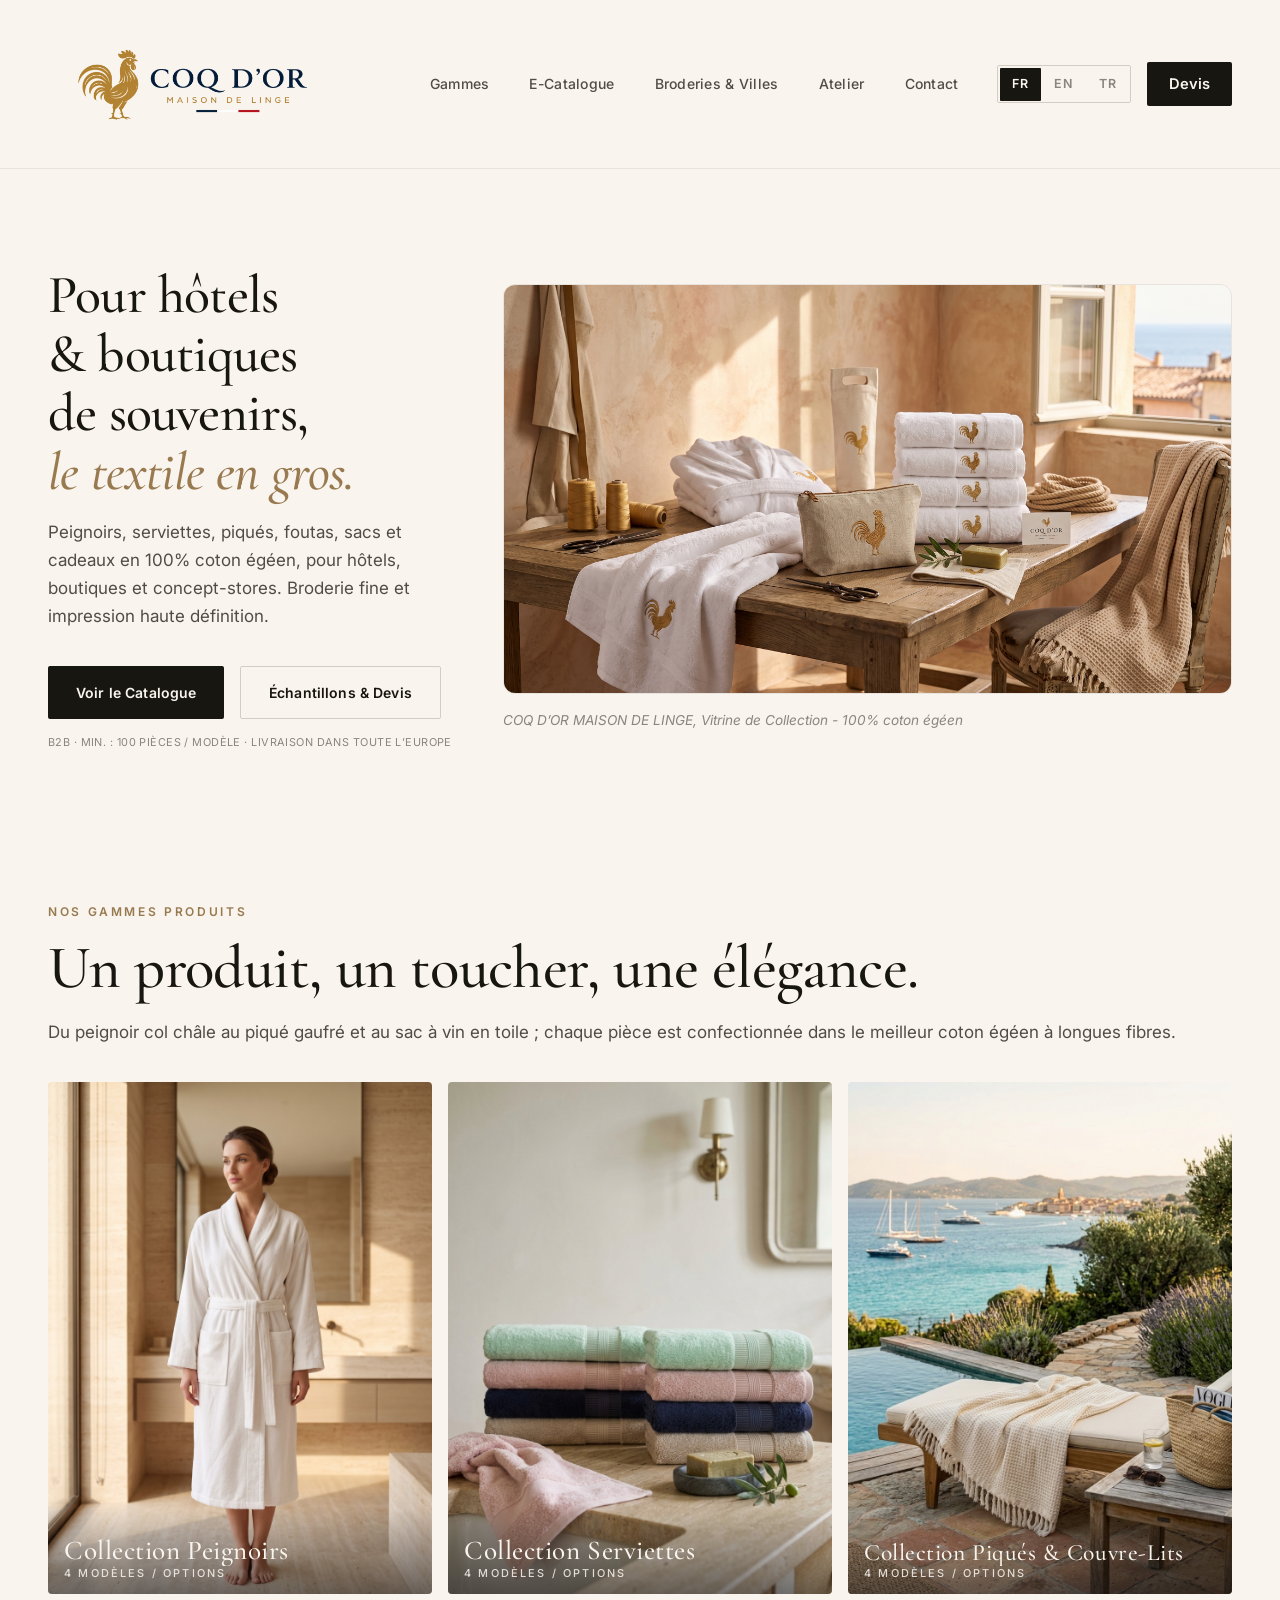
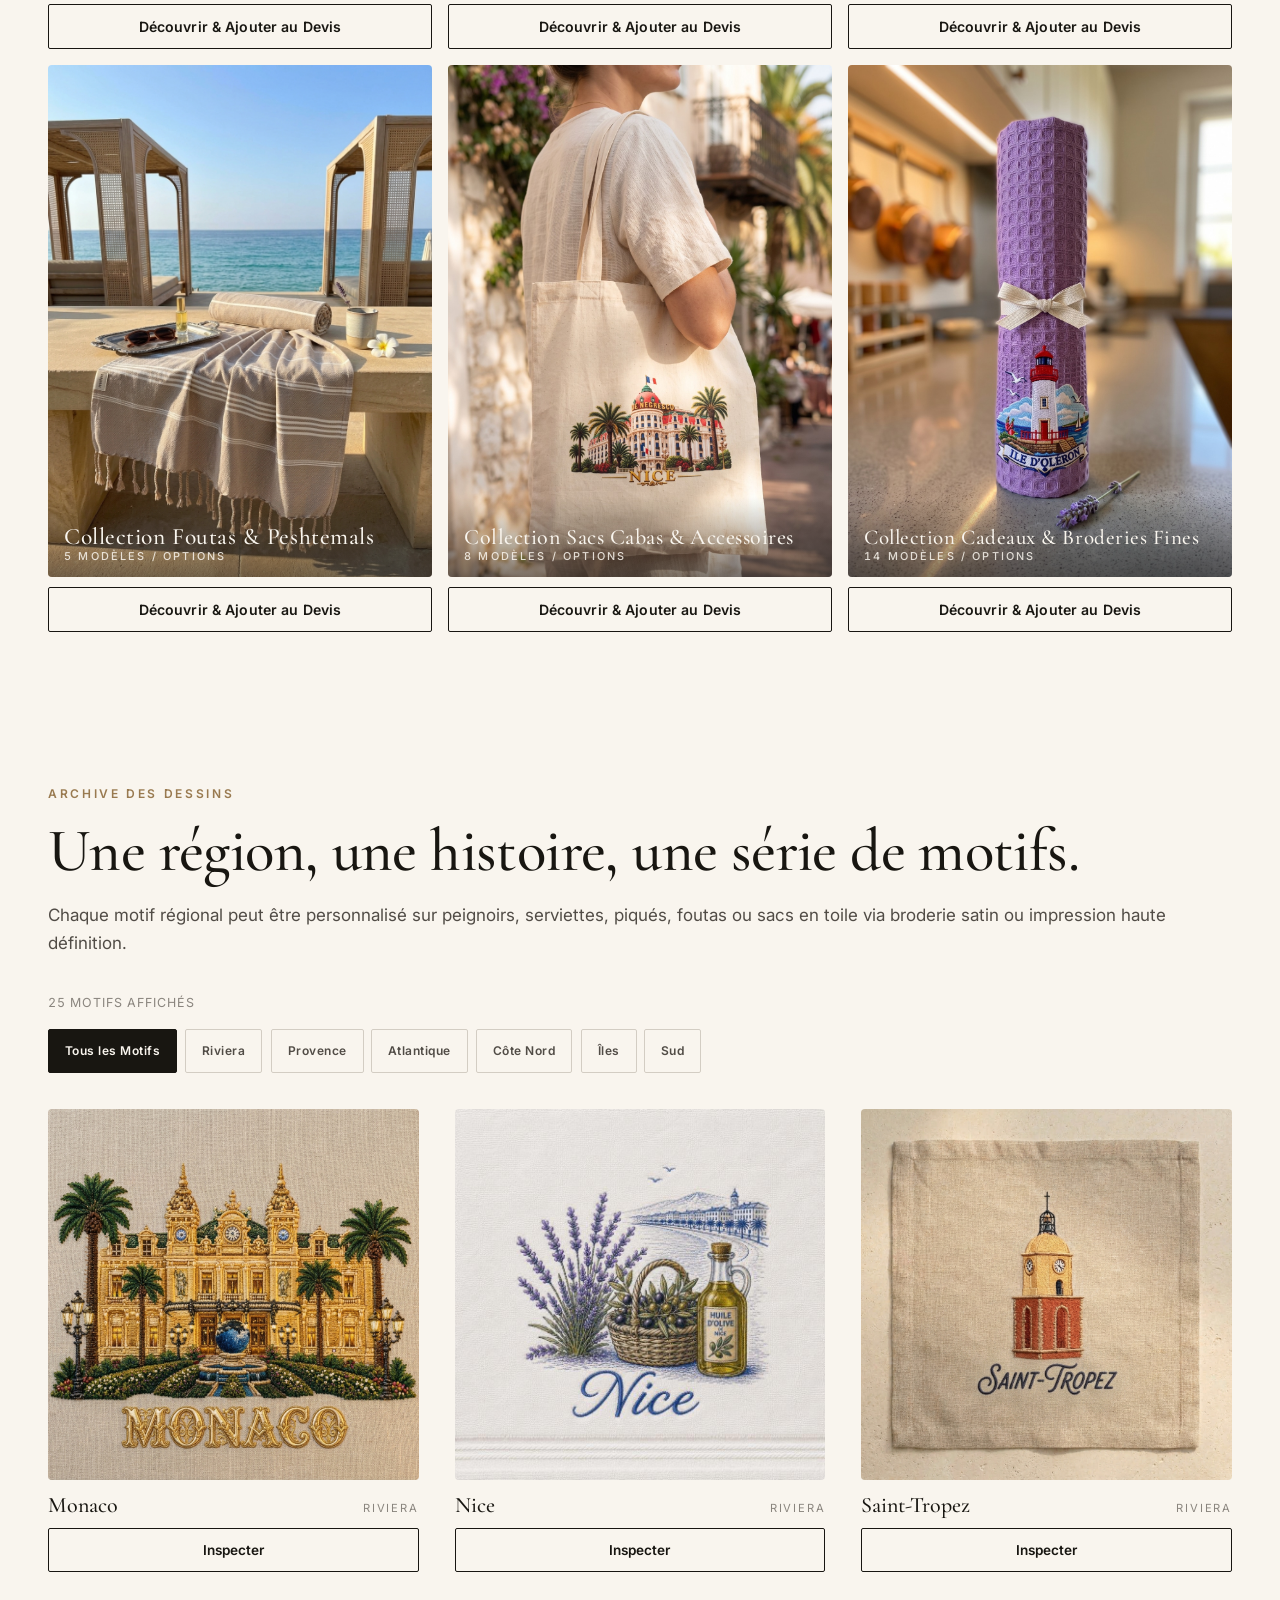
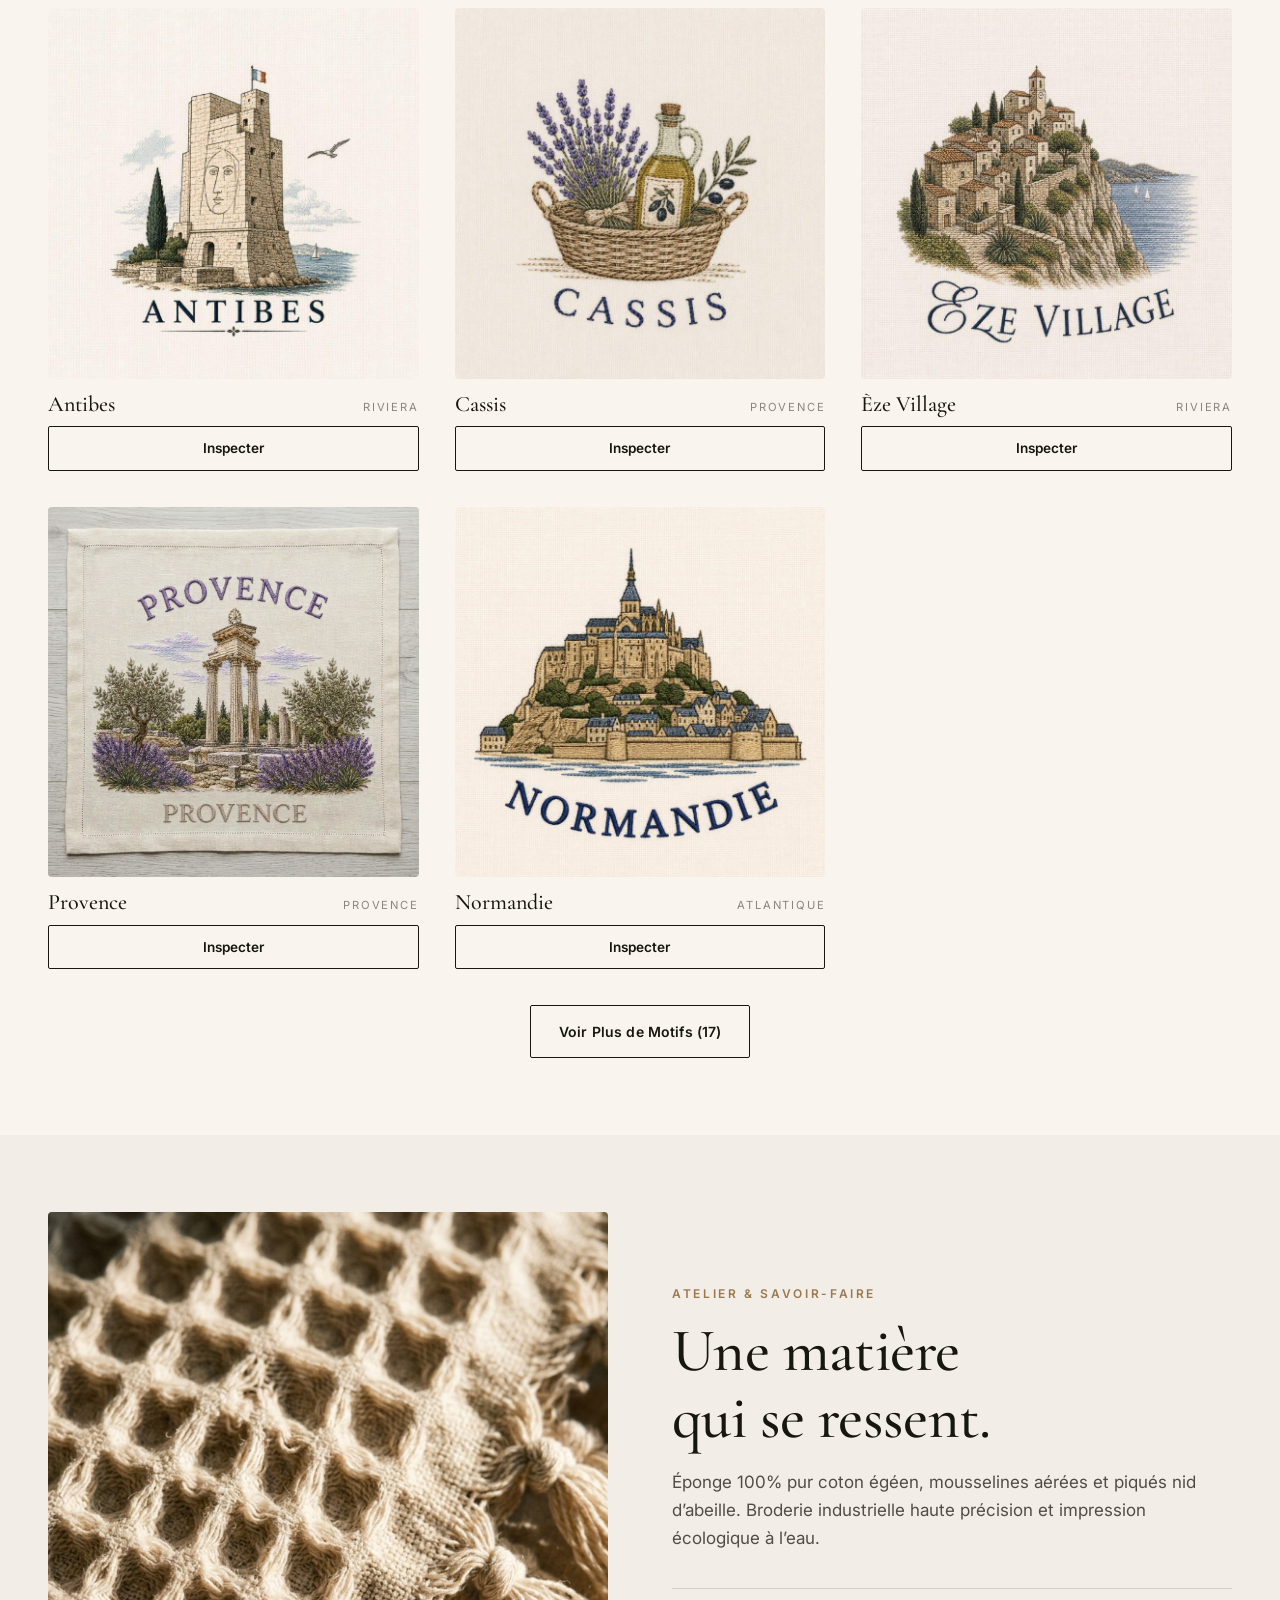
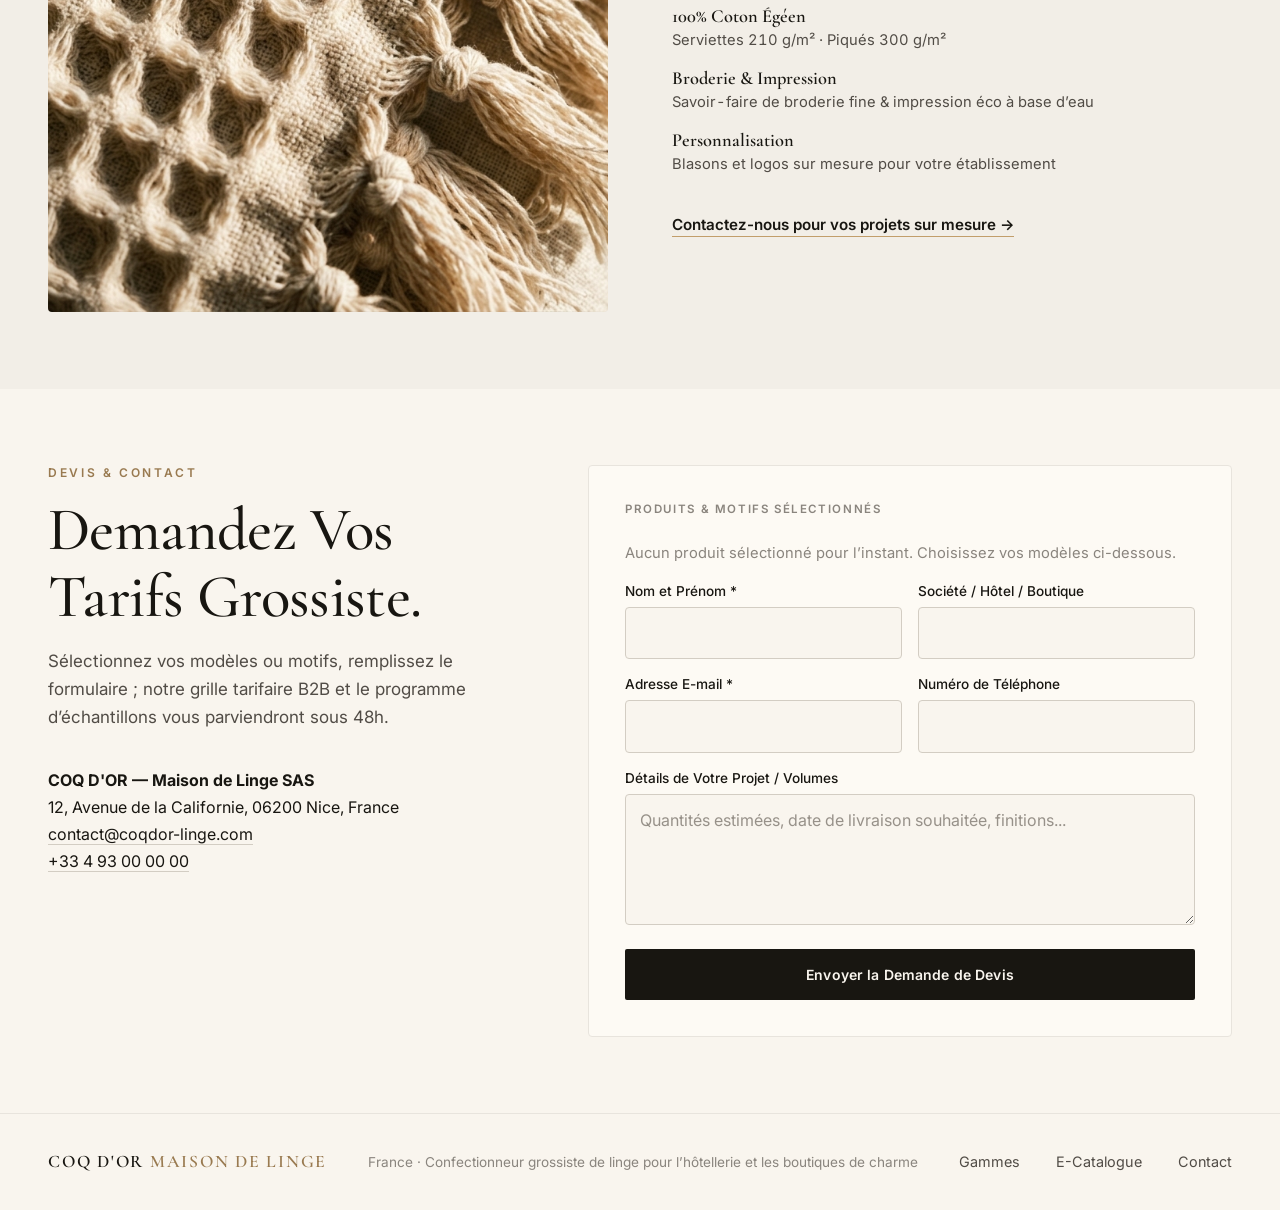
==== commit 202801b2: "feat: desen-urun baglantisi, katalog desen modali ve urun sadelestirmesi (v4.0) - ADR-001 ic galeri " ====
--- a/index.html
+++ b/index.html
@@ -10,7 +10,7 @@
   <link rel="preconnect" href="https://fonts.gstatic.com" crossorigin>
   <link rel="preload" as="style" href="https://fonts.googleapis.com/css2?family=Cormorant+Garamond:ital,wght@0,400;0,500;0,600;1,400;1,500&family=Inter:wght@400;500;600&display=swap">
   <link href="https://fonts.googleapis.com/css2?family=Cormorant+Garamond:ital,wght@0,400;0,500;0,600;1,400;1,500&family=Inter:wght@400;500;600&display=swap" rel="stylesheet">
-  <link rel="stylesheet" href="css/styles.css?v=3.9">
+  <link rel="stylesheet" href="css/styles.css?v=4.0">
 </head>
 <body>
   <a class="skip-link" href="#main" data-i18n="skip">İçeriğe atla</a>
@@ -346,7 +346,7 @@
   <!-- ===== TOAST ===== -->
   <div class="toast" id="toast" role="status"></div>
 
-  <script src="js/data.js?v=3.9"></script>
-  <script src="js/app.js?v=3.9"></script>
+  <script src="js/data.js?v=4.0"></script>
+  <script src="js/app.js?v=4.0"></script>
 </body>
 </html>
--- a/css/styles.css
+++ b/css/styles.css
@@ -1114,8 +1114,21 @@
   display: flex; align-items: center; justify-content: center;
   box-shadow: 0 2px 8px rgba(26, 25, 24, 0.18);
   transition: transform var(--dur-short) var(--ease);
+  outline: none;
+  -webkit-tap-highlight-color: transparent;
 }
 .gm-close:hover { transform: rotate(90deg); }
+.modal-close, .gm-close, .lb-close {
+  outline: none;
+  -webkit-tap-highlight-color: transparent;
+}
+.modal-close:focus, .gm-close:focus, .lb-close:focus {
+  outline: none !important;
+}
+.modal-close:focus-visible, .gm-close:focus-visible, .lb-close:focus-visible {
+  outline: 2px solid var(--gold-deep) !important;
+  outline-offset: 2px;
+}
 
 /* Sol Sütun: Slider & Görsel Alanı */
 .gm-figure {
@@ -1139,11 +1152,15 @@
   width: 100%; height: 100%;
   display: flex; align-items: center; justify-content: center;
   background: transparent;
+  position: relative;
 }
 .gm-figure .slide-fig img {
-  max-width: 100%; max-height: 100%;
-  object-fit: contain; display: block;
+  max-width: 100%; max-height: 100%; width: auto; height: auto;
+  object-fit: contain; display: block; margin: auto;
   user-select: none; -webkit-user-drag: none;
+}
+.gm-figure .slide-fig img.slide-alt {
+  display: none !important;
 }
 /* Evrensel Slider Ok Butonları (Hem Desen Hem Model Modalı) */
 .slider-arrow {
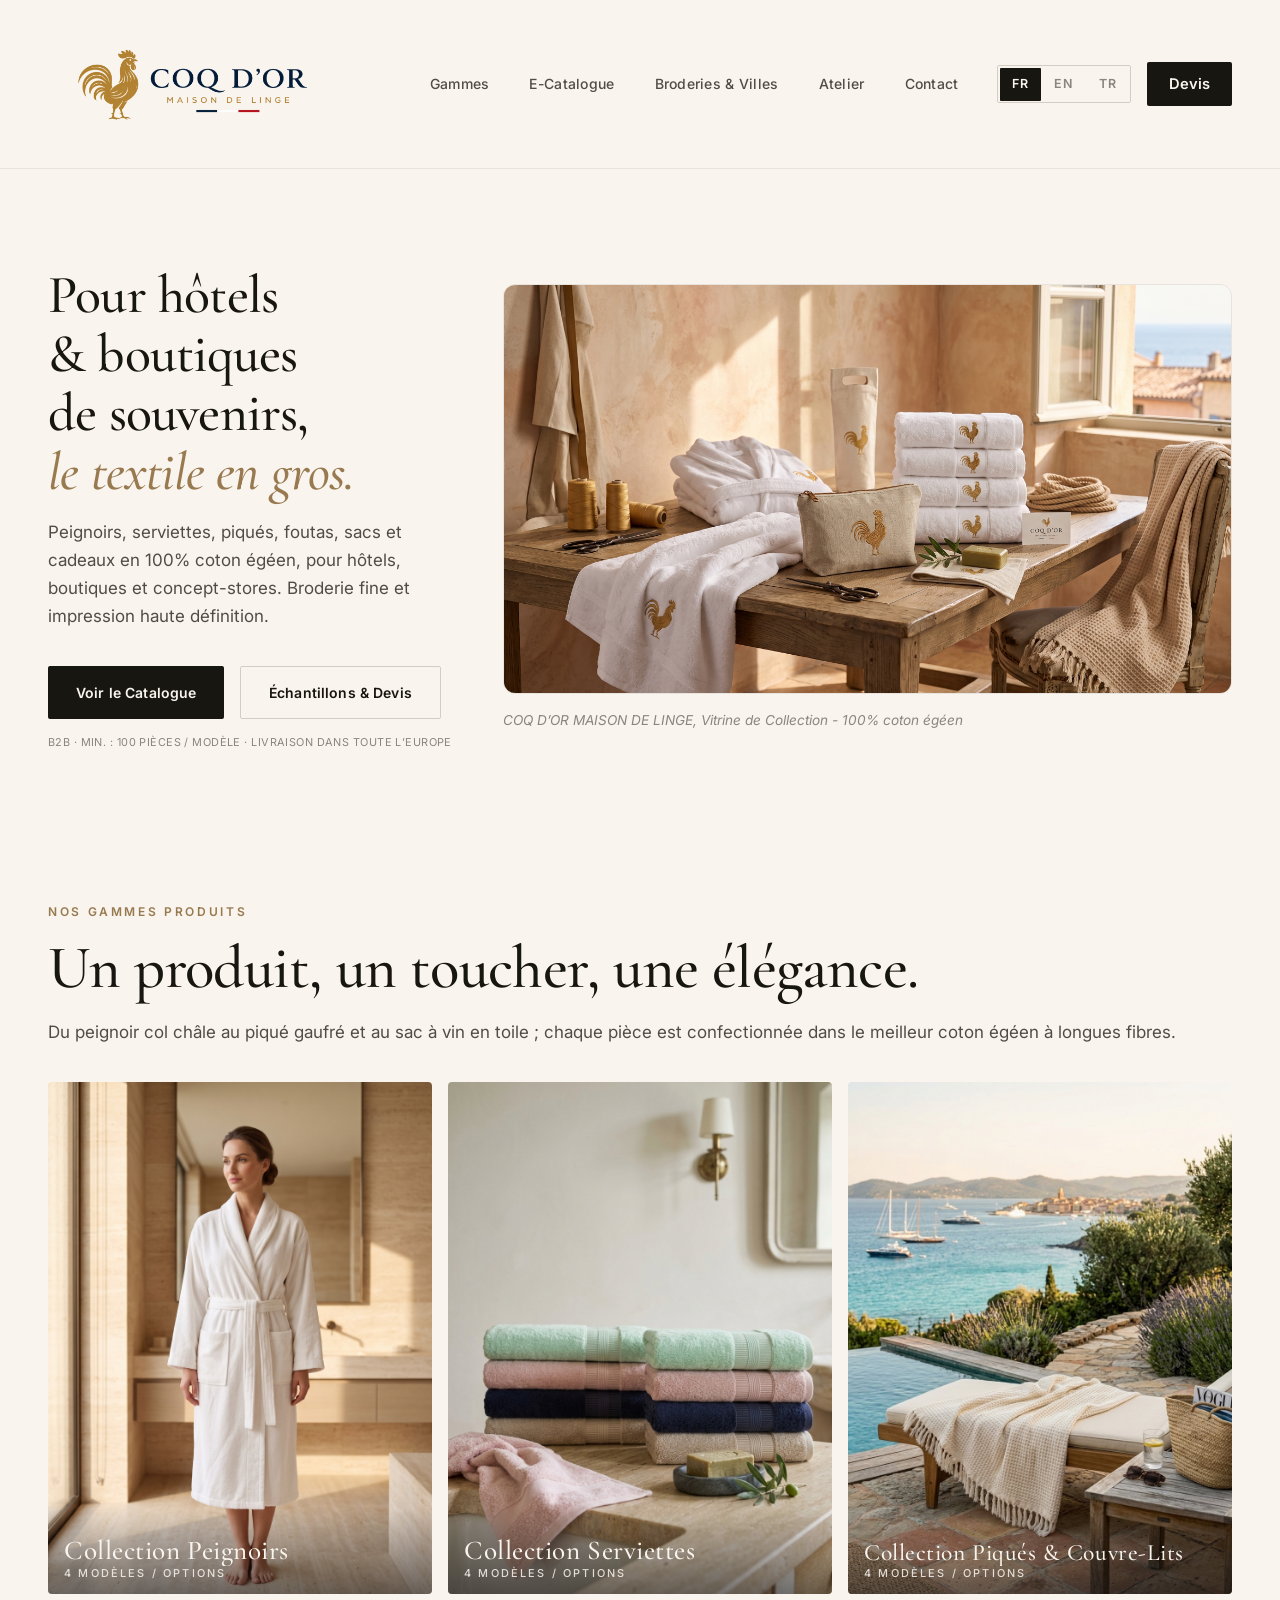
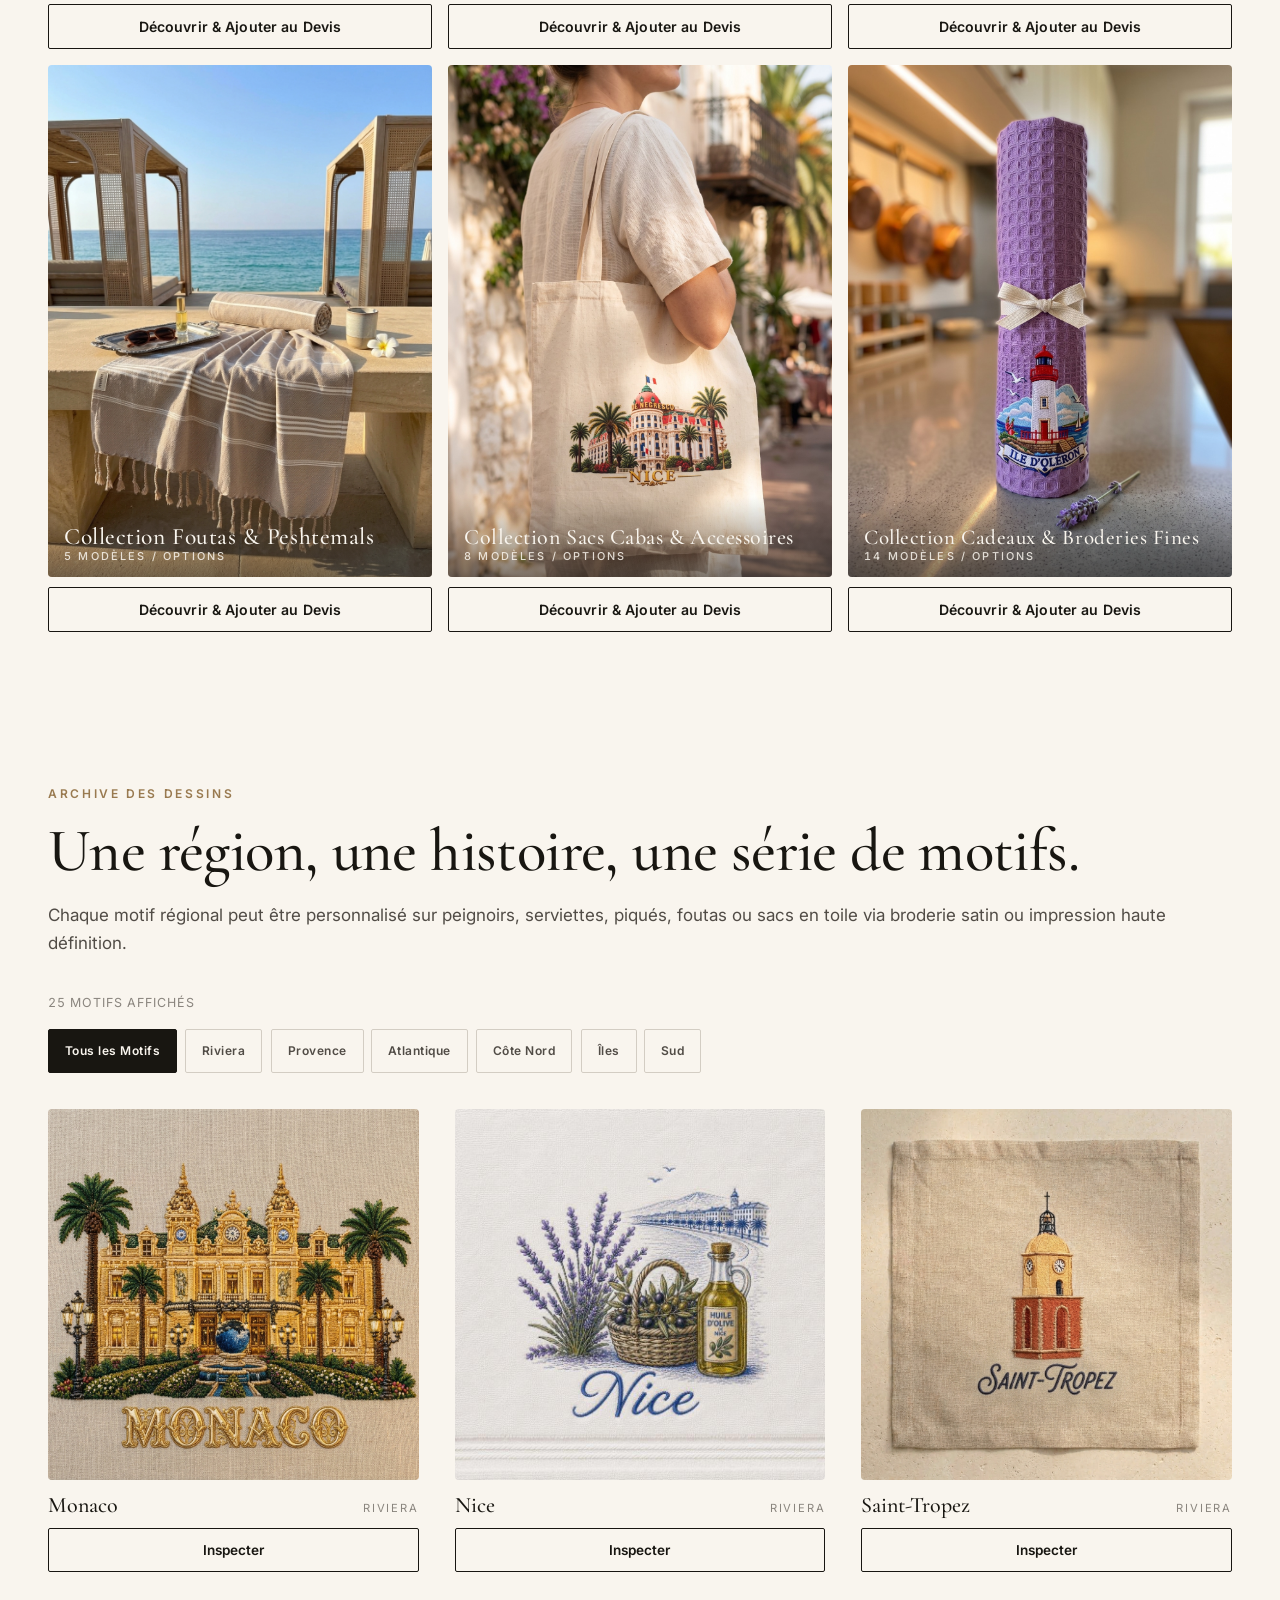
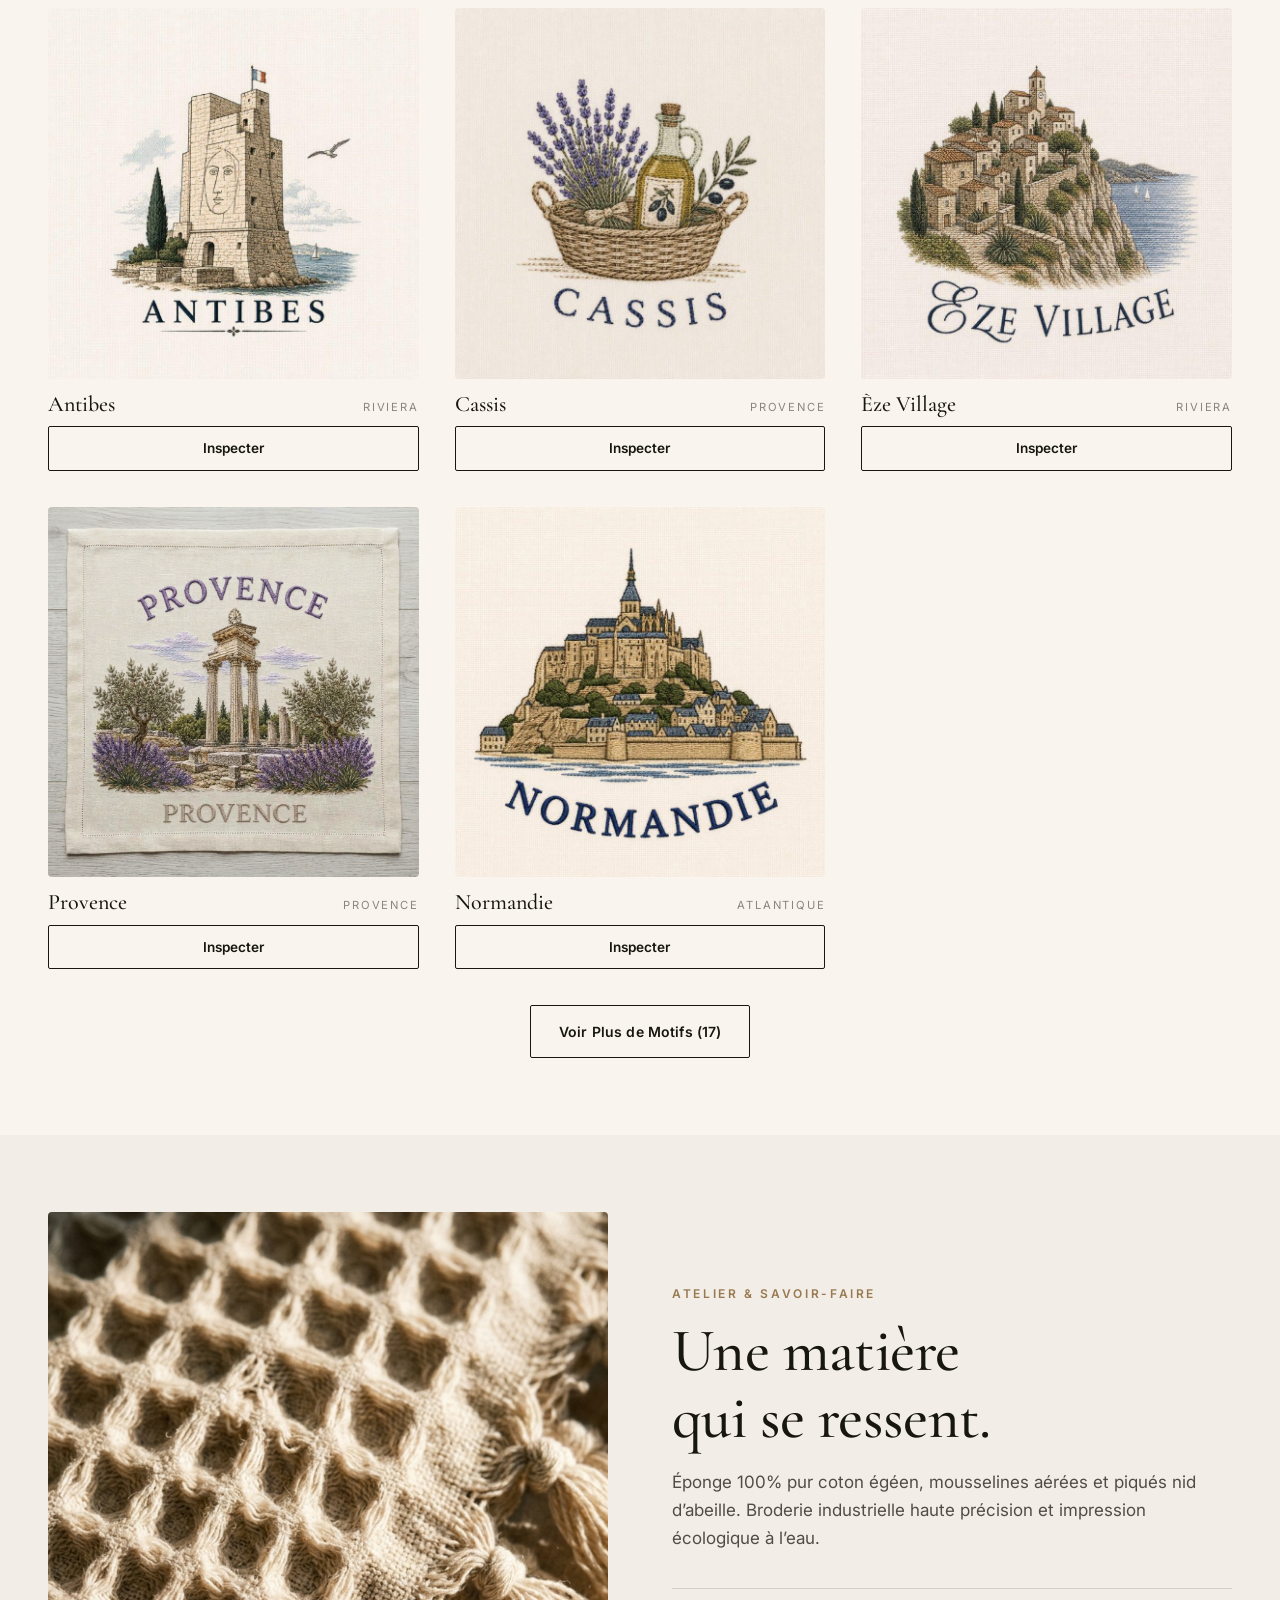
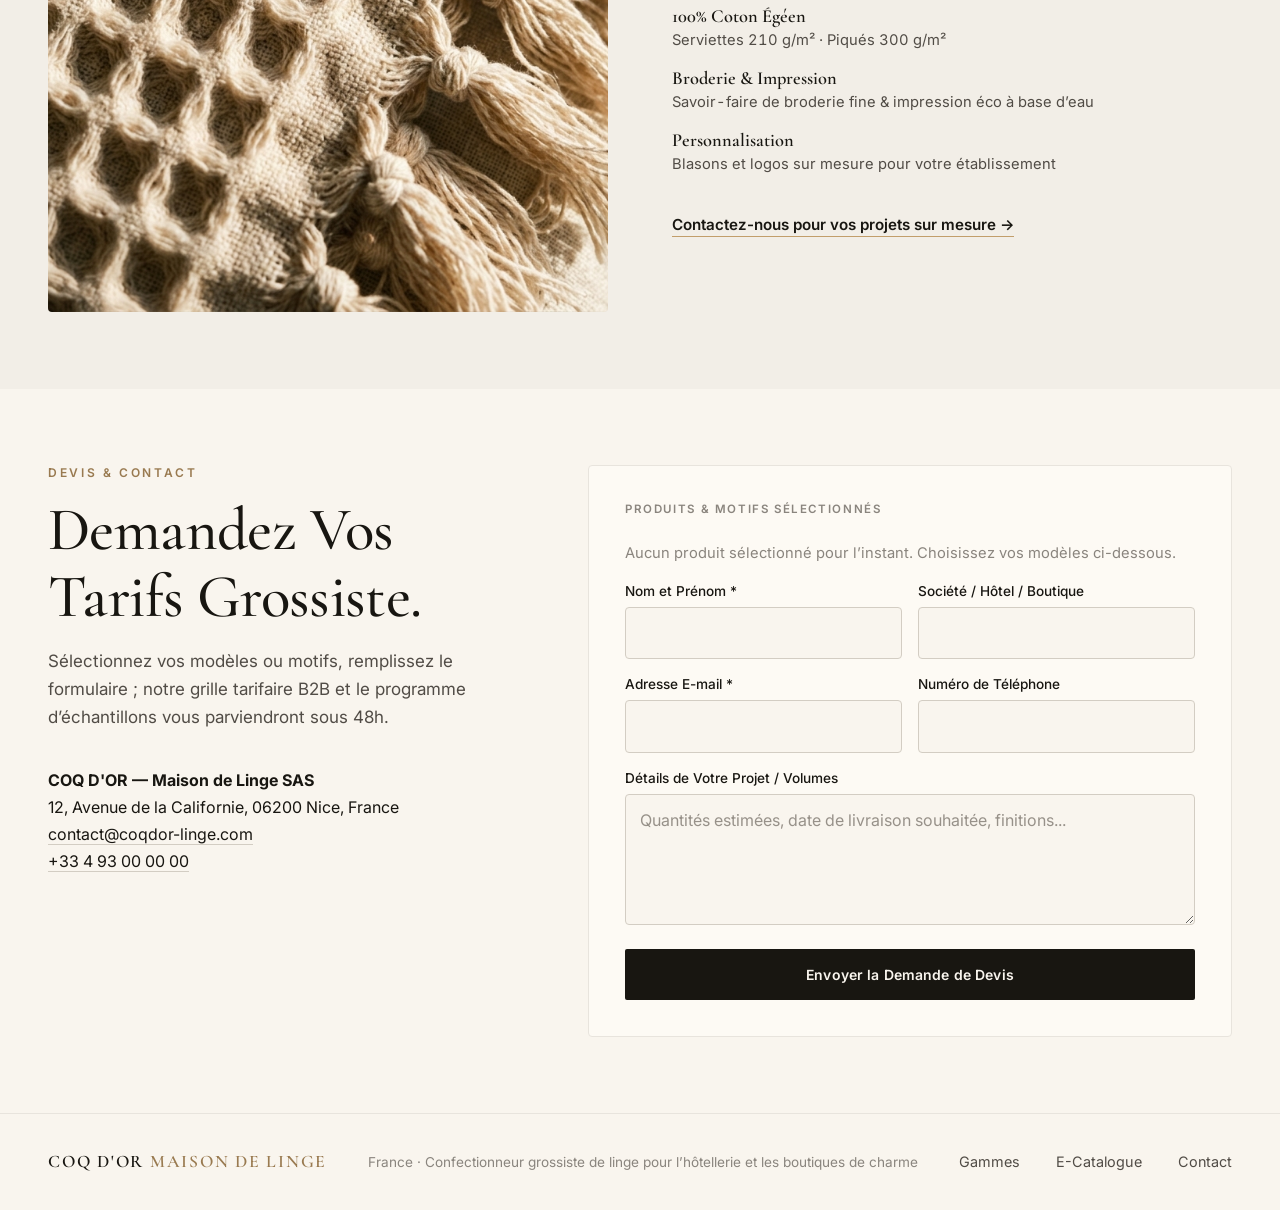
==== commit e0d0c431: "fix(hediyelik): sari waffle havlu gorselleri 1194x1600 cozunurluge yukseltildi ve modal slayt yerles" ====
--- a/index.html
+++ b/index.html
@@ -10,7 +10,7 @@
   <link rel="preconnect" href="https://fonts.gstatic.com" crossorigin>
   <link rel="preload" as="style" href="https://fonts.googleapis.com/css2?family=Cormorant+Garamond:ital,wght@0,400;0,500;0,600;1,400;1,500&family=Inter:wght@400;500;600&display=swap">
   <link href="https://fonts.googleapis.com/css2?family=Cormorant+Garamond:ital,wght@0,400;0,500;0,600;1,400;1,500&family=Inter:wght@400;500;600&display=swap" rel="stylesheet">
-  <link rel="stylesheet" href="css/styles.css?v=4.0">
+  <link rel="stylesheet" href="css/styles.css?v=4.1">
 </head>
 <body>
   <a class="skip-link" href="#main" data-i18n="skip">İçeriğe atla</a>
--- a/css/styles.css
+++ b/css/styles.css
@@ -1155,7 +1155,8 @@
   position: relative;
 }
 .gm-figure .slide-fig img {
-  max-width: 100%; max-height: 100%; width: auto; height: auto;
+  width: 100%; height: 100%;
+  max-width: 100%; max-height: 100%;
   object-fit: contain; display: block; margin: auto;
   user-select: none; -webkit-user-drag: none;
 }
